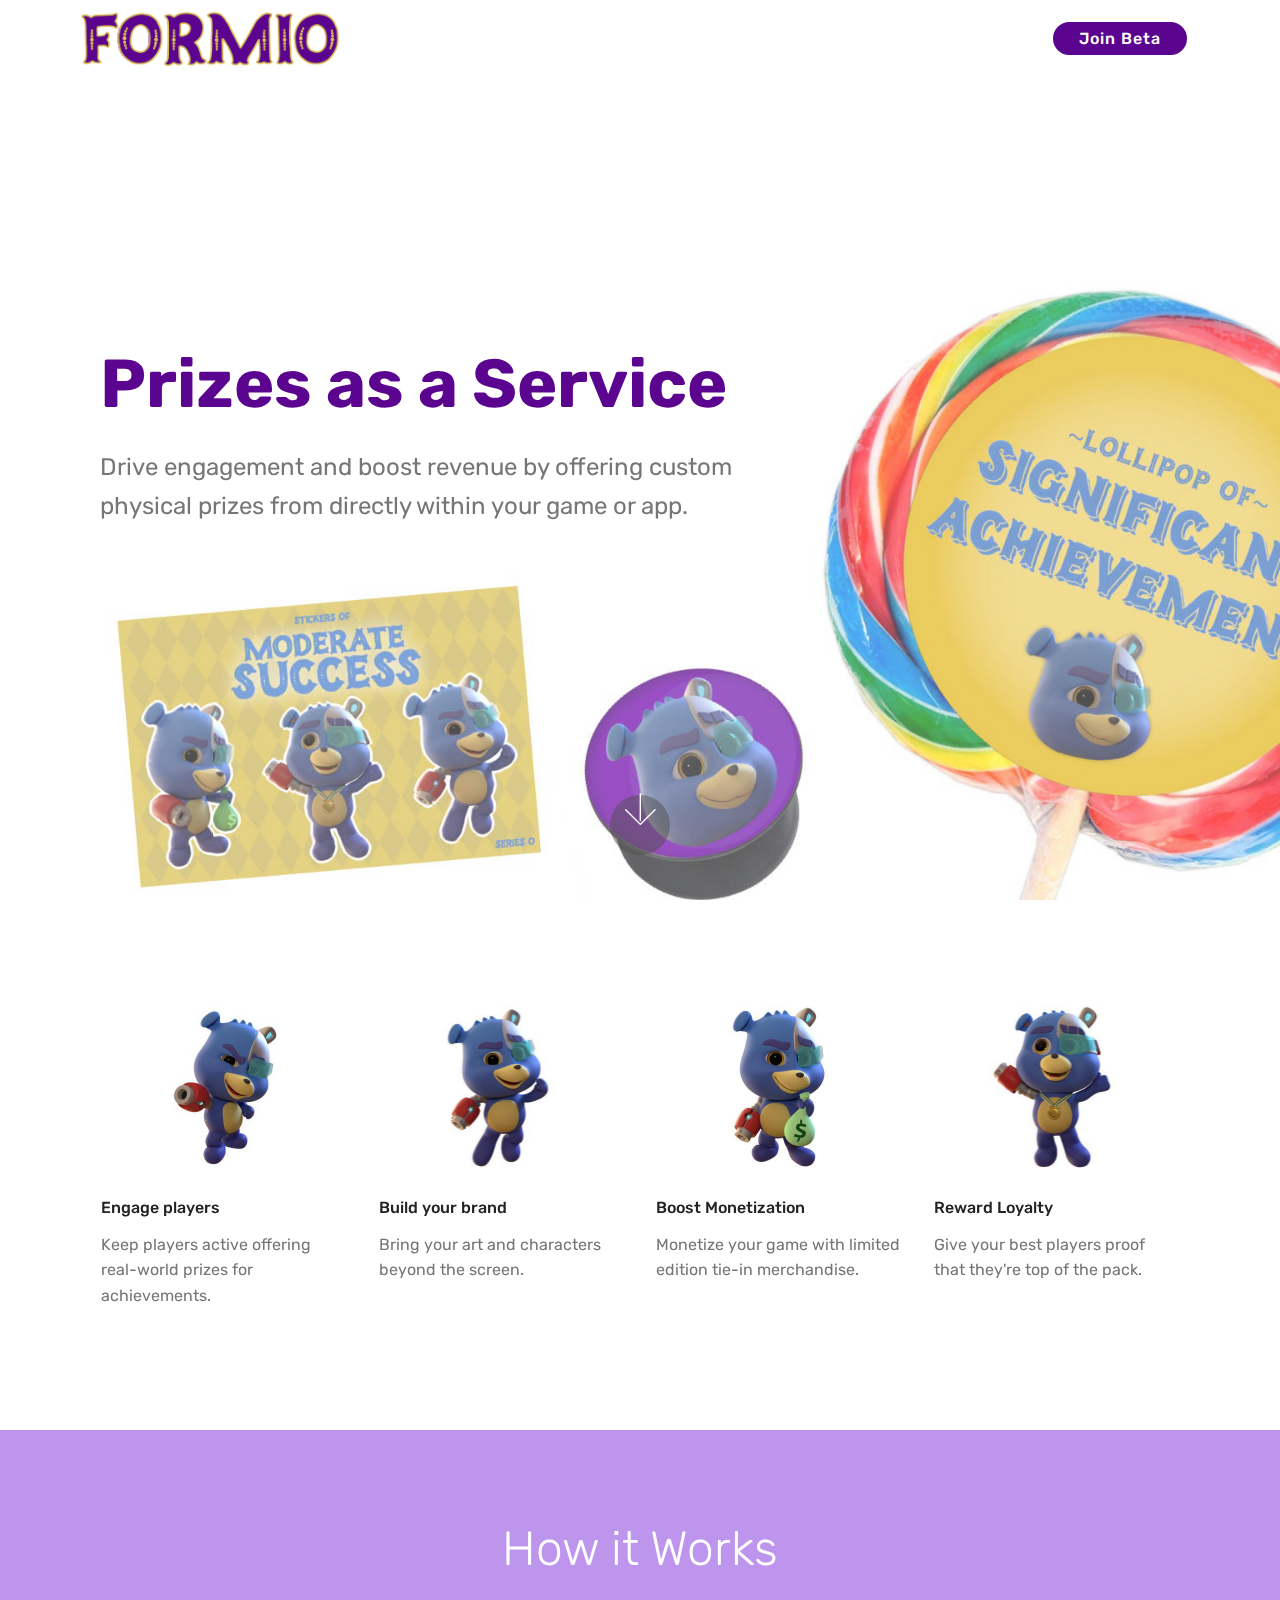
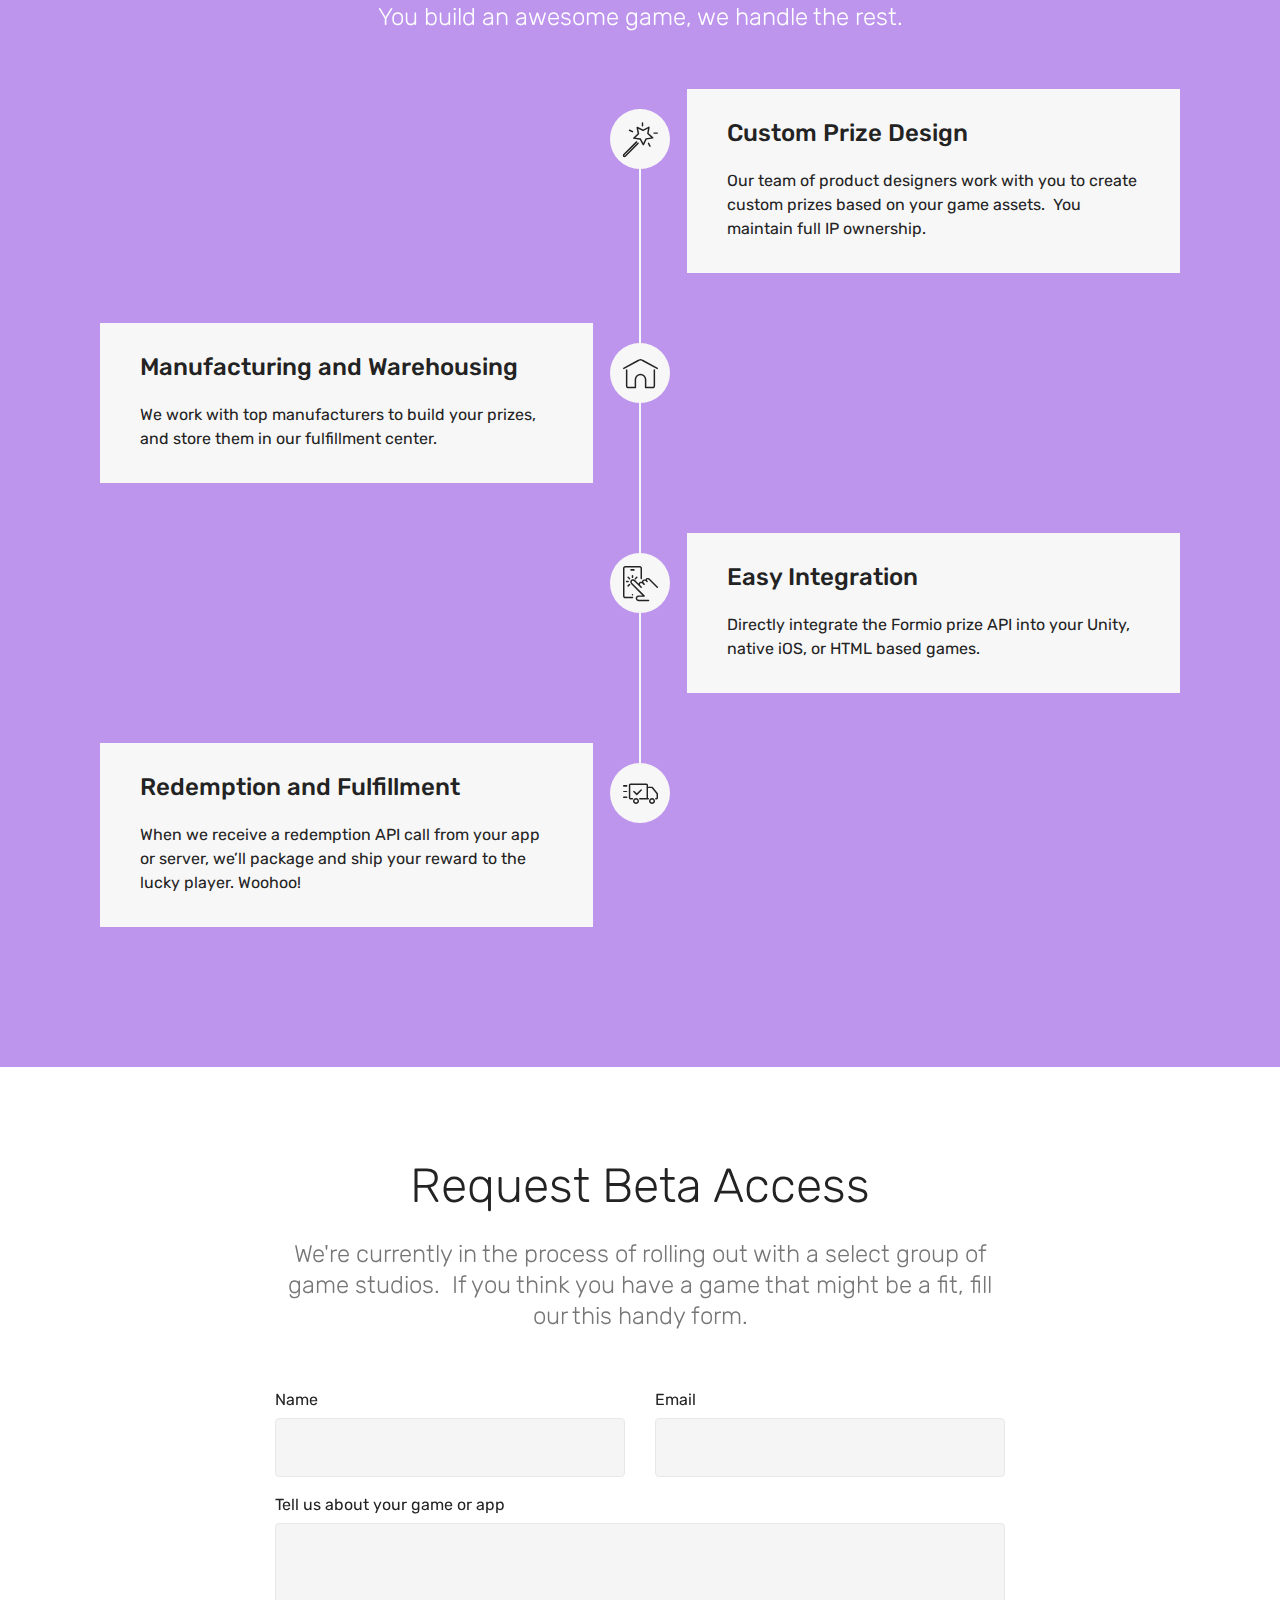
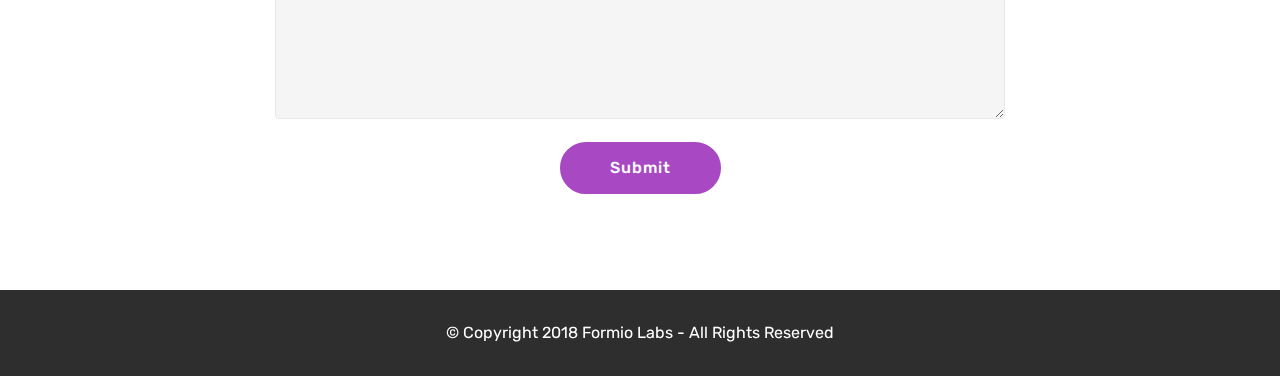
==== index.html @ 1140d5c6 "Updated with on-brand images" ====
<!DOCTYPE html>
<html >
<head>
  <!-- Site made with Mobirise Website Builder v4.8.10, https://mobirise.com -->
  <meta charset="UTF-8">
  <meta http-equiv="X-UA-Compatible" content="IE=edge">
  <meta name="generator" content="Mobirise v4.8.10, mobirise.com">
  <meta name="viewport" content="width=device-width, initial-scale=1, minimum-scale=1">
  <link rel="shortcut icon" href="assets/images/logo-284x65.png" type="image/x-icon">
  <meta name="description" content="">
  <title>Home</title>
  <link rel="stylesheet" href="assets/web/assets/mobirise-icons/mobirise-icons.css">
  <link rel="stylesheet" href="assets/tether/tether.min.css">
  <link rel="stylesheet" href="assets/bootstrap/css/bootstrap.min.css">
  <link rel="stylesheet" href="assets/bootstrap/css/bootstrap-grid.min.css">
  <link rel="stylesheet" href="assets/bootstrap/css/bootstrap-reboot.min.css">
  <link rel="stylesheet" href="assets/dropdown/css/style.css">
  <link rel="stylesheet" href="assets/theme/css/style.css">
  <link rel="stylesheet" href="assets/mobirise/css/mbr-additional.css" type="text/css">
  
  
  
</head>
<body>

<!-- Google Analytics -->
<!-- Global site tag (gtag.js) - Google Analytics -->
<script async src="https://www.googletagmanager.com/gtag/js?id=UA-132163641-1"></script>
<script>
  window.dataLayer = window.dataLayer || [];
  function gtag(){dataLayer.push(arguments);}
  gtag('js', new Date());

  gtag('config', 'UA-132163641-1');
</script>
<!-- /Google Analytics -->


  <section class="menu cid-rbnakFu1ge" once="menu" id="menu2-6">

    

    <nav class="navbar navbar-expand beta-menu navbar-dropdown align-items-center navbar-fixed-top navbar-toggleable-sm bg-color transparent">
        <button class="navbar-toggler navbar-toggler-right" type="button" data-toggle="collapse" data-target="#navbarSupportedContent" aria-controls="navbarSupportedContent" aria-expanded="false" aria-label="Toggle navigation">
            <div class="hamburger">
                <span></span>
                <span></span>
                <span></span>
                <span></span>
            </div>
        </button>
        <div class="menu-logo">
            <div class="navbar-brand">
                <span class="navbar-logo">
                    <a href="https://formiolabs.com">
                        <img src="assets/images/logo-284x65.png" alt="Formio" title="Logo" style="height: 3.8rem;">
                    </a>
                </span>
                
            </div>
        </div>
        <div class="collapse navbar-collapse" id="navbarSupportedContent">
            
            <div class="navbar-buttons mbr-section-btn"><a class="btn btn-sm btn-secondary display-4" href="index.html#form1-8">Join Beta</a></div>
        </div>
    </nav>
</section>

<section class="engine"><a href="https://mobirise.info/b">how to create your own website</a></section><section class="header9 cid-rbnayKv2Bx mbr-fullscreen mbr-parallax-background" id="header9-7">

    

    <div class="mbr-overlay" style="opacity: 0.3; background-color: rgb(255, 255, 255);">
    </div>

    <div class="container">
        <div class="media-container-column mbr-white col-md-8">
            <h1 class="mbr-section-title align-left mbr-bold pb-3 mbr-fonts-style display-1">
                Prizes as a Service</h1>
            
            <p class="mbr-text align-left pb-3 mbr-fonts-style display-5">Drive engagement and boost revenue by offering custom physical prizes from directly within your game or app.<br></p>
            
        </div>
    </div>

    <div class="mbr-arrow hidden-sm-down" aria-hidden="true">
        <a href="#next">
            <i class="mbri-down mbr-iconfont"></i>
        </a>
    </div>
</section>

<section class="features2 cid-rcNfIF7vXo" id="features2-a">

    

    
    
    <div class="container">
        <div class="media-container-row">
            <div class="card p-3 col-12 col-md-6 col-lg-3">
                <div class="card-wrapper">
                    <div class="card-img">
                        <img src="assets/images/tile-1-492x324.jpg" alt="Mobirise" title="">
                    </div>
                    <div class="card-box">
                        <h4 class="card-title pb-3 mbr-fonts-style display-7">Engage players</h4>
                        <p class="mbr-text mbr-fonts-style display-7">Keep players active offering real-world prizes for achievements.</p>
                    </div>
                </div>
            </div>

            <div class="card p-3 col-12 col-md-6 col-lg-3">
                <div class="card-wrapper">
                    <div class="card-img">
                        <img src="assets/images/tile-2-492x324.jpg" alt="Mobirise" title="">
                    </div>
                    <div class="card-box ">
                        <h4 class="card-title pb-3 mbr-fonts-style display-7">Build your brand</h4>
                        <p class="mbr-text mbr-fonts-style display-7">Bring your art and characters beyond the screen.</p>
                    </div>
                </div>
            </div>

            <div class="card p-3 col-12 col-md-6 col-lg-3">
                <div class="card-wrapper">
                    <div class="card-img">
                        <img src="assets/images/tile-3-492x324.jpg" alt="Mobirise" title="">
                    </div>
                    <div class="card-box">
                        <h4 class="card-title pb-3 mbr-fonts-style display-7">Boost Monetization</h4>
                        <p class="mbr-text mbr-fonts-style display-7">Monetize your game with limited edition tie-in merchandise.</p>
                    </div>
                </div>
            </div>

            <div class="card p-3 col-12 col-md-6 col-lg-3">
                <div class="card-wrapper">
                    <div class="card-img">
                        <img src="assets/images/tile-4-492x324.jpg" alt="Mobirise" title="">
                    </div>
                    <div class="card-box">
                        <h4 class="card-title pb-3 mbr-fonts-style display-7">Reward Loyalty</h4>
                        <p class="mbr-text mbr-fonts-style display-7">Give your best players proof that they're top of the pack.</p>
                    </div>
                </div>
            </div>
        </div>
    </div>
</section>

<section class="timeline2 cid-rc3kt8HobG" id="timeline2-d">

    

    

    <div class="container align-center">
        <h2 class="mbr-section-title pb-3 mbr-fonts-style display-2">
            How it Works</h2>
        <h3 class="mbr-section-subtitle pb-5 mbr-fonts-style display-5">
            You build an awesome game, we handle the rest.</h3>

        <div class="container timelines-container" mbri-timelines="">
            <div class="row timeline-element reverse separline">      
                <span class="iconsBackground">
                    <span class="mbr-iconfont mbri-magic-stick"></span>
                </span>          
                <div class="col-xs-12 col-md-6 align-left">
                    <div class="timeline-text-content">
                        <h4 class="mbr-timeline-title pb-3 mbr-fonts-style display-5">Custom Prize Design</h4>
                        <p class="mbr-timeline-text mbr-fonts-style display-7">
                            Our team of product designers work with you to create custom prizes based on your game assets. &nbsp;You maintain full IP ownership.<br></p>
                     </div>
                </div>
            </div>

            <div class="row timeline-element  separline">
                <span class="iconsBackground">
                    <span class="mbr-iconfont mbri-home"></span>
                </span>
                <div class="col-xs-12 col-md-6 align-left ">
                    <div class="timeline-text-content">
                        <h4 class="mbr-timeline-title pb-3 mbr-fonts-style display-5">Manufacturing and Warehousing</h4>
                        <p class="mbr-timeline-text mbr-fonts-style display-7">We work with top manufacturers to build your prizes, and store them in our fulfillment center.&nbsp;<br></p>
                    </div>
                </div>
            </div> 

            <div class="row timeline-element reverse separline">
                <span class="iconsBackground">
                    <span class="mbr-iconfont mbri-touch"></span>
                </span>
                <div class="col-xs-12 col-md-6 align-left">
                    <div class="timeline-text-content">
                        <h4 class="mbr-timeline-title pb-3 mbr-fonts-style display-5">Easy Integration</h4>      
                        <p class="mbr-timeline-text mbr-fonts-style display-7">Directly integrate the Formio prize API into your Unity, native iOS, or HTML based games.<br></p>
                    </div>
                </div>
            </div>

            <div class="row timeline-element ">
                <span class="iconsBackground">
                    <span class="mbr-iconfont mbri-delivery"></span>
                </span>
                <div class="col-xs-12 col-md-6 align-left ">
                    <div class="timeline-text-content">
                        <h4 class="mbr-timeline-title pb-3 mbr-fonts-style display-5">Redemption and Fulfillment</h4>
                        <p class="mbr-timeline-text mbr-fonts-style display-7">
                            When we receive a redemption API call from your app or server, we’ll package and ship your reward to the lucky player. Woohoo!  
                        </p>
                    </div>
                </div>
            </div>

            

            

            

            

            

            

            

            
        </div>
    </div>
</section>

<section class="mbr-section form1 cid-rbncJEGSFZ" id="form1-8">

    

    
    <div class="container">
        <div class="row justify-content-center">
            <div class="title col-12 col-lg-8">
                <h2 class="mbr-section-title align-center pb-3 mbr-fonts-style display-2">
                    Request Beta Access</h2>
                <h3 class="mbr-section-subtitle align-center mbr-light pb-3 mbr-fonts-style display-5">
                    We're currently in the process of rolling out with a select group of game studios. &nbsp;If you think you have a game that might be a fit, fill our this handy form.</h3>
            </div>
        </div>
    </div>
    <div class="container">
        <div class="row justify-content-center">
            <div class="media-container-column col-lg-8" data-form-type="formoid">
                    <div data-form-alert="" hidden="">Thanks for filling out the form!</div>
            
                    <form class="mbr-form" action="https://mobirise.com/" method="post" data-form-title="Mobirise Form"><input type="hidden" name="email" data-form-email="true" value="tG4UC65CA8LPH7X0fD787fHLq2phy8Qfeg+77VTpSl/4ScVVoSEJmHLo6ux8+iXGuxFhFH0As+DABPguFyoJaSbSdpX2JP8xck4mJ/yWL4cVmBQ36dCPV6+P1gFQGHI/">
                        <div class="row row-sm-offset">
                            <div class="col-md-4 multi-horizontal" data-for="name">
                                <div class="form-group">
                                    <label class="form-control-label mbr-fonts-style display-7" for="name-form1-8">Name</label>
                                    <input type="text" class="form-control" name="name" data-form-field="Name" required="" id="name-form1-8">
                                </div>
                            </div>
                            <div class="col-md-4 multi-horizontal" data-for="email">
                                <div class="form-group">
                                    <label class="form-control-label mbr-fonts-style display-7" for="email-form1-8">Email</label>
                                    <input type="email" class="form-control" name="email" data-form-field="Email" required="" id="email-form1-8">
                                </div>
                            </div>
                            
                        </div>
                        <div class="form-group" data-for="message">
                            <label class="form-control-label mbr-fonts-style display-7" for="message-form1-8">Tell us about your game or app</label>
                            <textarea type="text" class="form-control" name="message" rows="7" data-form-field="Message" id="message-form1-8"></textarea>
                        </div>
            
                        <span class="input-group-btn"><button href="" type="submit" class="btn btn-primary btn-form display-4">Submit</button></span>
                    </form>
            </div>
        </div>
    </div>
</section>

<section once="" class="cid-rcNSEMS1jp" id="footer6-b">

    

    

    <div class="container">
        <div class="media-container-row align-center mbr-white">
            <div class="col-12">
                <p class="mbr-text mb-0 mbr-fonts-style display-7">
                    © Copyright 2018 Formio Labs - All Rights Reserved
                </p>
            </div>
        </div>
    </div>
</section>


  <script src="assets/web/assets/jquery/jquery.min.js"></script>
  <script src="assets/popper/popper.min.js"></script>
  <script src="assets/tether/tether.min.js"></script>
  <script src="assets/bootstrap/js/bootstrap.min.js"></script>
  <script src="assets/smoothscroll/smooth-scroll.js"></script>
  <script src="assets/dropdown/js/script.min.js"></script>
  <script src="assets/touchswipe/jquery.touch-swipe.min.js"></script>
  <script src="assets/parallax/jarallax.min.js"></script>
  <script src="assets/theme/js/script.js"></script>
  <script src="assets/formoid/formoid.min.js"></script>
  
  
</body>
</html>
---- assets/web/assets/mobirise-icons/mobirise-icons.css ----
@font-face {
  font-family: 'MobiriseIcons';
  src:  url('mobirise-icons.eot?spat4u');
  src:  url('mobirise-icons.eot?spat4u#iefix') format('embedded-opentype'),
    url('mobirise-icons.ttf?spat4u') format('truetype'),
    url('mobirise-icons.woff?spat4u') format('woff'),
    url('mobirise-icons.svg?spat4u#MobiriseIcons') format('svg');
  font-weight: normal;
  font-style: normal;
}

[class^="mbri-"], [class*=" mbri-"] {
  /* use !important to prevent issues with browser extensions that change fonts */
  font-family: MobiriseIcons !important;
  speak: none;
  font-style: normal;
  font-weight: normal;
  font-variant: normal;
  text-transform: none;
  line-height: 1;

  /* Better Font Rendering =========== */
  -webkit-font-smoothing: antialiased;
  -moz-osx-font-smoothing: grayscale;
}

.mbri-add-submenu:before {
  content: "\e900";
}
.mbri-alert:before {
  content: "\e901";
}
.mbri-align-center:before {
  content: "\e902";
}
.mbri-align-justify:before {
  content: "\e903";
}
.mbri-align-left:before {
  content: "\e904";
}
.mbri-align-right:before {
  content: "\e905";
}
.mbri-android:before {
  content: "\e906";
}
.mbri-apple:before {
  content: "\e907";
}
.mbri-arrow-down:before {
  content: "\e908";
}
.mbri-arrow-next:before {
  content: "\e909";
}
.mbri-arrow-prev:before {
  content: "\e90a";
}
.mbri-arrow-up:before {
  content: "\e90b";
}
.mbri-bold:before {
  content: "\e90c";
}
.mbri-bookmark:before {
  content: "\e90d";
}
.mbri-bootstrap:before {
  content: "\e90e";
}
.mbri-briefcase:before {
  content: "\e90f";
}
.mbri-browse:before {
  content: "\e910";
}
.mbri-bulleted-list:before {
  content: "\e911";
}
.mbri-calendar:before {
  content: "\e912";
}
.mbri-camera:before {
  content: "\e913";
}
.mbri-cart-add:before {
  content: "\e914";
}
.mbri-cart-full:before {
  content: "\e915";
}
.mbri-cash:before {
  content: "\e916";
}
.mbri-change-style:before {
  content: "\e917";
}
.mbri-chat:before {
  content: "\e918";
}
.mbri-clock:before {
  content: "\e919";
}
.mbri-close:before {
  content: "\e91a";
}
.mbri-cloud:before {
  content: "\e91b";
}
.mbri-code:before {
  content: "\e91c";
}
.mbri-contact-form:before {
  content: "\e91d";
}
.mbri-credit-card:before {
  content: "\e91e";
}
.mbri-cursor-click:before {
  content: "\e91f";
}
.mbri-cust-feedback:before {
  content: "\e920";
}
.mbri-database:before {
  content: "\e921";
}
.mbri-delivery:before {
  content: "\e922";
}
.mbri-desktop:before {
  content: "\e923";
}
.mbri-devices:before {
  content: "\e924";
}
.mbri-down:before {
  content: "\e925";
}
.mbri-download:before {
  content: "\e989";
}
.mbri-drag-n-drop:before {
  content: "\e927";
}
.mbri-drag-n-drop2:before {
  content: "\e928";
}
.mbri-edit:before {
  content: "\e929";
}
.mbri-edit2:before {
  content: "\e92a";
}
.mbri-error:before {
  content: "\e92b";
}
.mbri-extension:before {
  content: "\e92c";
}
.mbri-features:before {
  content: "\e92d";
}
.mbri-file:before {
  content: "\e92e";
}
.mbri-flag:before {
  content: "\e92f";
}
.mbri-folder:before {
  content: "\e930";
}
.mbri-gift:before {
  content: "\e931";
}
.mbri-github:before {
  content: "\e932";
}
.mbri-globe:before {
  content: "\e933";
}
.mbri-globe-2:before {
  content: "\e934";
}
.mbri-growing-chart:before {
  content: "\e935";
}
.mbri-hearth:before {
  content: "\e936";
}
.mbri-help:before {
  content: "\e937";
}
.mbri-home:before {
  content: "\e938";
}
.mbri-hot-cup:before {
  content: "\e939";
}
.mbri-idea:before {
  content: "\e93a";
}
.mbri-image-gallery:before {
  content: "\e93b";
}
.mbri-image-slider:before {
  content: "\e93c";
}
.mbri-info:before {
  content: "\e93d";
}
.mbri-italic:before {
  content: "\e93e";
}
.mbri-key:before {
  content: "\e93f";
}
.mbri-laptop:before {
  content: "\e940";
}
.mbri-layers:before {
  content: "\e941";
}
.mbri-left-right:before {
  content: "\e942";
}
.mbri-left:before {
  content: "\e943";
}
.mbri-letter:before {
  content: "\e944";
}
.mbri-like:before {
  content: "\e945";
}
.mbri-link:before {
  content: "\e946";
}
.mbri-lock:before {
  content: "\e947";
}
.mbri-login:before {
  content: "\e948";
}
.mbri-logout:before {
  content: "\e949";
}
.mbri-magic-stick:before {
  content: "\e94a";
}
.mbri-map-pin:before {
  content: "\e94b";
}
.mbri-menu:before {
  content: "\e94c";
}
.mbri-mobile:before {
  content: "\e94d";
}
.mbri-mobile2:before {
  content: "\e94e";
}
.mbri-mobirise:before {
  content: "\e94f";
}
.mbri-more-horizontal:before {
  content: "\e950";
}
.mbri-more-vertical:before {
  content: "\e951";
}
.mbri-music:before {
  content: "\e952";
}
.mbri-new-file:before {
  content: "\e953";
}
.mbri-numbered-list:before {
  content: "\e954";
}
.mbri-opened-folder:before {
  content: "\e955";
}
.mbri-pages:before {
  content: "\e956";
}
.mbri-paper-plane:before {
  content: "\e957";
}
.mbri-paperclip:before {
  content: "\e958";
}
.mbri-photo:before {
  content: "\e959";
}
.mbri-photos:before {
  content: "\e95a";
}
.mbri-pin:before {
  content: "\e95b";
}
.mbri-play:before {
  content: "\e95c";
}
.mbri-plus:before {
  content: "\e95d";
}
.mbri-preview:before {
  content: "\e95e";
}
.mbri-print:before {
  content: "\e95f";
}
.mbri-protect:before {
  content: "\e960";
}
.mbri-question:before {
  content: "\e961";
}
.mbri-quote-left:before {
  content: "\e962";
}
.mbri-quote-right:before {
  content: "\e963";
}
.mbri-refresh:before {
  content: "\e964";
}
.mbri-responsive:before {
  content: "\e965";
}
.mbri-right:before {
  content: "\e966";
}
.mbri-rocket:before {
  content: "\e967";
}
.mbri-sad-face:before {
  content: "\e968";
}
.mbri-sale:before {
  content: "\e969";
}
.mbri-save:before {
  content: "\e96a";
}
.mbri-search:before {
  content: "\e96b";
}
.mbri-setting:before {
  content: "\e96c";
}
.mbri-setting2:before {
  content: "\e96d";
}
.mbri-setting3:before {
  content: "\e96e";
}
.mbri-share:before {
  content: "\e96f";
}
.mbri-shopping-bag:before {
  content: "\e970";
}
.mbri-shopping-basket:before {
  content: "\e971";
}
.mbri-shopping-cart:before {
  content: "\e972";
}
.mbri-sites:before {
  content: "\e973";
}
.mbri-smile-face:before {
  content: "\e974";
}
.mbri-speed:before {
  content: "\e975";
}
.mbri-star:before {
  content: "\e976";
}
.mbri-success:before {
  content: "\e977";
}
.mbri-sun:before {
  content: "\e978";
}
.mbri-sun2:before {
  content: "\e979";
}
.mbri-tablet:before {
  content: "\e97a";
}
.mbri-tablet-vertical:before {
  content: "\e97b";
}
.mbri-target:before {
  content: "\e97c";
}
.mbri-timer:before {
  content: "\e97d";
}
.mbri-to-ftp:before {
  content: "\e97e";
}
.mbri-to-local-drive:before {
  content: "\e97f";
}
.mbri-touch-swipe:before {
  content: "\e980";
}
.mbri-touch:before {
  content: "\e981";
}
.mbri-trash:before {
  content: "\e982";
}
.mbri-underline:before {
  content: "\e983";
}
.mbri-unlink:before {
  content: "\e984";
}
.mbri-unlock:before {
  content: "\e985";
}
.mbri-up-down:before {
  content: "\e986";
}
.mbri-up:before {
  content: "\e987";
}
.mbri-update:before {
  content: "\e988";
}
.mbri-upload:before {
 content: "\e926"; 
}
.mbri-user:before {
  content: "\e98a";
}
.mbri-user2:before {
  content: "\e98b";
}
.mbri-users:before {
  content: "\e98c";
}
.mbri-video:before {
  content: "\e98d";
}
.mbri-video-play:before {
  content: "\e98e";
}
.mbri-watch:before {
  content: "\e98f";
}
.mbri-website-theme:before {
  content: "\e990";
}
.mbri-wifi:before {
  content: "\e991";
}
.mbri-windows:before {
  content: "\e992";
}
.mbri-zoom-out:before {
  content: "\e993";
}
.mbri-redo:before {
  content: "\e994";
}
.mbri-undo:before {
  content: "\e995";
}
---- assets/dropdown/css/style.css ----
.navbar-dropdown {
  left: 0;
  padding: 0;
  position: absolute;
  right: 0;
  top: 0;
  transition: all 0.45s ease;
  z-index: 1030;
  background: #282828; }
  .navbar-dropdown .navbar-logo {
    margin-right: 0.8rem;
    transition: margin 0.3s ease-in-out;
    vertical-align: middle; }
    .navbar-dropdown .navbar-logo img {
      height: 3.125rem;
      transition: all 0.3s ease-in-out; }
    .navbar-dropdown .navbar-logo.mbr-iconfont {
      font-size: 3.125rem;
      line-height: 3.125rem; }
  .navbar-dropdown .navbar-caption {
    font-weight: 700;
    white-space: normal;
    vertical-align: -4px;
    line-height: 3.125rem !important; }
    .navbar-dropdown .navbar-caption, .navbar-dropdown .navbar-caption:hover {
      color: inherit;
      text-decoration: none; }
  .navbar-dropdown .mbr-iconfont + .navbar-caption {
    vertical-align: -1px; }
  .navbar-dropdown.navbar-fixed-top {
    position: fixed; }
  .navbar-dropdown .navbar-brand span {
    vertical-align: -4px; }
  .navbar-dropdown.bg-color.transparent {
    background: none; }
  .navbar-dropdown.navbar-short .navbar-brand {
    padding: 0.625rem 0; }
    .navbar-dropdown.navbar-short .navbar-brand span {
      vertical-align: -1px; }
  .navbar-dropdown.navbar-short .navbar-caption {
    line-height: 2.375rem !important;
    vertical-align: -2px; }
  .navbar-dropdown.navbar-short .navbar-logo {
    margin-right: 0.5rem; }
    .navbar-dropdown.navbar-short .navbar-logo img {
      height: 2.375rem; }
    .navbar-dropdown.navbar-short .navbar-logo.mbr-iconfont {
      font-size: 2.375rem;
      line-height: 2.375rem; }
  .navbar-dropdown.navbar-short .mbr-table-cell {
    height: 3.625rem; }
  .navbar-dropdown .navbar-close {
    left: 0.6875rem;
    position: fixed;
    top: 0.75rem;
    z-index: 1000; }
  .navbar-dropdown .hamburger-icon {
    content: "";
    display: inline-block;
    vertical-align: middle;
    width: 16px;
    -webkit-box-shadow: 0 -6px 0 1px #282828,0 0 0 1px #282828,0 6px 0 1px #282828;
    -moz-box-shadow: 0 -6px 0 1px #282828,0 0 0 1px #282828,0 6px 0 1px #282828;
    box-shadow: 0 -6px 0 1px #282828,0 0 0 1px #282828,0 6px 0 1px #282828; }

.dropdown-menu .dropdown-toggle[data-toggle="dropdown-submenu"]::after {
  border-bottom: 0.35em solid transparent;
  border-left: 0.35em solid;
  border-right: 0;
  border-top: 0.35em solid transparent;
  margin-left: 0.3rem; }

.dropdown-menu .dropdown-item:focus {
  outline: 0; }

.nav-dropdown {
  font-size: 0.75rem;
  font-weight: 500;
  height: auto !important; }
  .nav-dropdown .nav-btn {
    padding-left: 1rem; }
  .nav-dropdown .link {
    margin: .667em 1.667em;
    font-weight: 500;
    padding: 0;
    transition: color .2s ease-in-out; }
    .nav-dropdown .link.dropdown-toggle {
      margin-right: 2.583em; }
      .nav-dropdown .link.dropdown-toggle::after {
        margin-left: .25rem;
        border-top: 0.35em solid;
        border-right: 0.35em solid transparent;
        border-left: 0.35em solid transparent;
        border-bottom: 0; }
      .nav-dropdown .link.dropdown-toggle[aria-expanded="true"] {
        margin: 0;
        padding: 0.667em 3.263em  0.667em 1.667em; }
  .nav-dropdown .link::after,
  .nav-dropdown .dropdown-item::after {
    color: inherit; }
  .nav-dropdown .btn {
    font-size: 0.75rem;
    font-weight: 700;
    letter-spacing: 0;
    margin-bottom: 0;
    padding-left: 1.25rem;
    padding-right: 1.25rem; }
  .nav-dropdown .dropdown-menu {
    border-radius: 0;
    border: 0;
    left: 0;
    margin: 0;
    padding-bottom: 1.25rem;
    padding-top: 1.25rem;
    position: relative; }
  .nav-dropdown .dropdown-submenu {
    margin-left: 0.125rem;
    top: 0; }
  .nav-dropdown .dropdown-item {
    font-weight: 500;
    line-height: 2;
    padding: 0.3846em 4.615em 0.3846em 1.5385em;
    position: relative;
    transition: color .2s ease-in-out, background-color .2s ease-in-out; }
    .nav-dropdown .dropdown-item::after {
      margin-top: -0.3077em;
      position: absolute;
      right: 1.1538em;
      top: 50%; }
    .nav-dropdown .dropdown-item:focus, .nav-dropdown .dropdown-item:hover {
      background: none; }

@media (max-width: 767px) {
  .nav-dropdown.navbar-toggleable-sm {
    bottom: 0;
    display: none;
    left: 0;
    overflow-x: hidden;
    position: fixed;
    top: 0;
    transform: translateX(-100%);
    -ms-transform: translateX(-100%);
    -webkit-transform: translateX(-100%);
    width: 18.75rem;
    z-index: 999; } }
.nav-dropdown.navbar-toggleable-xl {
  bottom: 0;
  display: none;
  left: 0;
  overflow-x: hidden;
  position: fixed;
  top: 0;
  transform: translateX(-100%);
  -ms-transform: translateX(-100%);
  -webkit-transform: translateX(-100%);
  width: 18.75rem;
  z-index: 999; }

.nav-dropdown-sm {
  display: block !important;
  overflow-x: hidden;
  overflow: auto;
  padding-top: 3.875rem; }
  .nav-dropdown-sm::after {
    content: "";
    display: block;
    height: 3rem;
    width: 100%; }
  .nav-dropdown-sm.collapse.in ~ .navbar-close {
    display: block !important; }
  .nav-dropdown-sm.collapsing, .nav-dropdown-sm.collapse.in {
    transform: translateX(0);
    -ms-transform: translateX(0);
    -webkit-transform: translateX(0);
    transition: all 0.25s ease-out;
    -webkit-transition: all 0.25s ease-out;
    background: #282828; }
  .nav-dropdown-sm.collapsing[aria-expanded="false"] {
    transform: translateX(-100%);
    -ms-transform: translateX(-100%);
    -webkit-transform: translateX(-100%); }
  .nav-dropdown-sm .nav-item {
    display: block;
    margin-left: 0 !important;
    padding-left: 0; }
  .nav-dropdown-sm .link,
  .nav-dropdown-sm .dropdown-item {
    border-top: 1px dotted rgba(255, 255, 255, 0.1);
    font-size: 0.8125rem;
    line-height: 1.6;
    margin: 0 !important;
    padding: 0.875rem 2.4rem 0.875rem 1.5625rem !important;
    position: relative;
    white-space: normal; }
    .nav-dropdown-sm .link:focus, .nav-dropdown-sm .link:hover,
    .nav-dropdown-sm .dropdown-item:focus,
    .nav-dropdown-sm .dropdown-item:hover {
      background: rgba(0, 0, 0, 0.2) !important;
      color: #c0a375; }
  .nav-dropdown-sm .nav-btn {
    position: relative;
    padding: 1.5625rem 1.5625rem 0 1.5625rem; }
    .nav-dropdown-sm .nav-btn::before {
      border-top: 1px dotted rgba(255, 255, 255, 0.1);
      content: "";
      left: 0;
      position: absolute;
      top: 0;
      width: 100%; }
    .nav-dropdown-sm .nav-btn + .nav-btn {
      padding-top: 0.625rem; }
      .nav-dropdown-sm .nav-btn + .nav-btn::before {
        display: none; }
  .nav-dropdown-sm .btn {
    padding: 0.625rem 0; }
  .nav-dropdown-sm .dropdown-toggle[data-toggle="dropdown-submenu"]::after {
    margin-left: .25rem;
    border-top: 0.35em solid;
    border-right: 0.35em solid transparent;
    border-left: 0.35em solid transparent;
    border-bottom: 0; }
  .nav-dropdown-sm .dropdown-toggle[data-toggle="dropdown-submenu"][aria-expanded="true"]::after {
    border-top: 0;
    border-right: 0.35em solid transparent;
    border-left: 0.35em solid transparent;
    border-bottom: 0.35em solid; }
  .nav-dropdown-sm .dropdown-menu {
    margin: 0;
    padding: 0;
    position: relative;
    top: 0;
    left: 0;
    width: 100%;
    border: 0;
    float: none;
    border-radius: 0;
    background: none; }
  .nav-dropdown-sm .dropdown-submenu {
    left: 100%;
    margin-left: 0.125rem;
    margin-top: -1.25rem;
    top: 0; }

.navbar-toggleable-sm .nav-dropdown .dropdown-menu {
  position: absolute; }

.navbar-toggleable-sm .nav-dropdown .dropdown-submenu {
  left: 100%;
  margin-left: 0.125rem;
  margin-top: -1.25rem;
  top: 0; }

.navbar-toggleable-sm.opened .nav-dropdown .dropdown-menu {
  position: relative; }

.navbar-toggleable-sm.opened .nav-dropdown .dropdown-submenu {
  left: 0;
  margin-left: 00rem;
  margin-top: 0rem;
  top: 0; }

.is-builder .nav-dropdown.collapsing {
  transition: none !important; }

/*# sourceMappingURL=style.css.map */
---- assets/theme/css/style.css ----
/*!
 * Mobirise v4 theme (https://mobirise.com/)
 * Copyright 2017 Mobirise
 */
section {
  background-color: #eeeeee; }

section,
.container,
.container-fluid {
  position: relative;
  word-wrap: break-word; }

a.mbr-iconfont:hover {
  text-decoration: none; }

.article .lead p, .article .lead ul, .article .lead ol, .article .lead pre, .article .lead blockquote {
  margin-bottom: 0; }

a {
  font-style: normal;
  font-weight: 400;
  cursor: pointer; }
  a, a:hover {
    text-decoration: none; }

figure {
  margin-bottom: 0; }

body {
  color: #232323; }

h1, h2, h3, h4, h5, h6,
.h1, .h2, .h3, .h4, .h5, .h6,
.display-1, .display-2, .display-3, .display-4 {
  line-height: 1;
  word-break: break-word;
  word-wrap: break-word; }

b, strong {
  font-weight: bold; }

blockquote {
  padding: 10px 0 10px 20px;
  position: relative;
  border-left: 2px solid;
  border-color: #ff3366; }

input:-webkit-autofill, input:-webkit-autofill:hover, input:-webkit-autofill:focus, input:-webkit-autofill:active {
  transition-delay: 9999s;
  transition-property: background-color, color; }

textarea[type="hidden"] {
  display: none; }

body {
  position: relative; }

section {
  background-position: 50% 50%;
  background-repeat: no-repeat;
  background-size: cover; }
  section .mbr-background-video,
  section .mbr-background-video-preview {
    position: absolute;
    bottom: 0;
    left: 0;
    right: 0;
    top: 0; }

.hidden {
  visibility: hidden; }

.mbr-z-index20 {
  z-index: 20; }

/*! Base colors */
.mbr-white {
  color: #ffffff; }

.mbr-black {
  color: #000000; }

.mbr-bg-white {
  background-color: #ffffff; }

.mbr-bg-black {
  background-color: #000000; }

/*! Text-aligns */
.align-left {
  text-align: left; }

.align-center {
  text-align: center; }

.align-right {
  text-align: right; }

@media (max-width: 767px) {
  .align-left, .align-center, .align-right, .mbr-section-btn, .mbr-section-title {
    text-align: center; } }
/*! Font-weight  */
.mbr-light {
  font-weight: 300; }

.mbr-regular {
  font-weight: 400; }

.mbr-semibold {
  font-weight: 500; }

.mbr-bold {
  font-weight: 700; }

/*! Media  */
.media-size-item {
  -webkit-flex: 1 1 auto;
  -moz-flex: 1 1 auto;
  -ms-flex: 1 1 auto;
  -o-flex: 1 1 auto;
  flex: 1 1 auto; }

.media-content {
  -webkit-flex-basis: 100%;
  flex-basis: 100%; }

.media-container-row {
  display: -ms-flexbox;
  display: -webkit-flex;
  display: flex;
  -webkit-flex-direction: row;
  -ms-flex-direction: row;
  flex-direction: row;
  -webkit-flex-wrap: wrap;
  -ms-flex-wrap: wrap;
  flex-wrap: wrap;
  -webkit-justify-content: center;
  -ms-flex-pack: center;
  justify-content: center;
  -webkit-align-content: center;
  -ms-flex-line-pack: center;
  align-content: center;
  -webkit-align-items: start;
  -ms-flex-align: start;
  align-items: start; }
  .media-container-row .media-size-item {
    width: 400px; }

.media-container-column {
  display: -ms-flexbox;
  display: -webkit-flex;
  display: flex;
  -webkit-flex-direction: column;
  -ms-flex-direction: column;
  flex-direction: column;
  -webkit-flex-wrap: wrap;
  -ms-flex-wrap: wrap;
  flex-wrap: wrap;
  -webkit-justify-content: center;
  -ms-flex-pack: center;
  justify-content: center;
  -webkit-align-content: center;
  -ms-flex-line-pack: center;
  align-content: center;
  -webkit-align-items: stretch;
  -ms-flex-align: stretch;
  align-items: stretch; }
  .media-container-column > * {
    width: 100%; }

@media (min-width: 992px) {
  .media-container-row {
    -webkit-flex-wrap: nowrap;
    -ms-flex-wrap: nowrap;
    flex-wrap: nowrap; } }
figure {
  overflow: hidden; }

figure[mbr-media-size] {
  transition: width 0.1s; }

.mbr-figure img, .mbr-figure iframe {
  display: block;
  width: 100%; }

.card {
  background-color: transparent;
  border: none; }

.card-img {
  text-align: center;
  flex-shrink: 0;
  -webkit-flex-shrink: 0; }

.media {
  max-width: 100%;
  margin: 0 auto; }

.mbr-figure {
  -ms-flex-item-align: center;
  -ms-grid-row-align: center;
  -webkit-align-self: center;
  align-self: center; }

.media-container > div {
  max-width: 100%; }

.mbr-figure img, .card-img img {
  width: 100%; }

@media (max-width: 991px) {
  .media-size-item {
    width: auto !important; }

  .media {
    width: auto; }

  .mbr-figure {
    width: 100% !important; } }
/*! Buttons */
.mbr-section-btn {
  margin-left: -.25rem;
  margin-right: -.25rem;
  font-size: 0; }

nav .mbr-section-btn {
  margin-left: 0rem;
  margin-right: 0rem; }

/*! Btn icon margin */
.btn .mbr-iconfont, .btn.btn-sm .mbr-iconfont {
  cursor: pointer;
  margin-right: 0.5rem; }

.btn.btn-md .mbr-iconfont, .btn.btn-md .mbr-iconfont {
  margin-right: 0.8rem; }

.mbr-regular {
  font-weight: 400; }

.mbr-semibold {
  font-weight: 500; }

.mbr-bold {
  font-weight: 700; }

[type="submit"] {
  -webkit-appearance: none; }

/*! Full-screen */
.mbr-fullscreen .mbr-overlay {
  min-height: 100vh; }

.mbr-fullscreen {
  display: flex;
  display: -webkit-flex;
  display: -moz-flex;
  display: -ms-flex;
  display: -o-flex;
  align-items: center;
  -webkit-align-items: center;
  min-height: 100vh;
  padding-top: 3rem;
  padding-bottom: 3rem; }

/*! Map */
.map {
  height: 25rem;
  position: relative; }
  .map iframe {
    width: 100%;
    height: 100%; }

/* Form */
.form-asterisk {
  font-family: initial;
  position: absolute;
  top: -2px;
  font-weight: normal; }

/*! Scroll to top arrow */
.mbr-arrow-up {
  bottom: 25px;
  right: 90px;
  position: fixed;
  text-align: right;
  z-index: 5000;
  color: #ffffff;
  font-size: 32px;
  transform: rotate(180deg);
  -webkit-transform: rotate(180deg); }

.mbr-arrow-up a {
  background: rgba(0, 0, 0, 0.2);
  border-radius: 3px;
  color: #fff;
  display: inline-block;
  height: 60px;
  width: 60px;
  outline-style: none !important;
  position: relative;
  text-decoration: none;
  transition: all .3s ease-in-out;
  cursor: pointer;
  text-align: center; }
  .mbr-arrow-up a:hover {
    background-color: rgba(0, 0, 0, 0.4); }
  .mbr-arrow-up a i {
    line-height: 60px; }

.mbr-arrow-up-icon {
  display: block;
  color: #fff; }

.mbr-arrow-up-icon::before {
  content: "\203a";
  display: inline-block;
  font-family: serif;
  font-size: 32px;
  line-height: 1;
  font-style: normal;
  position: relative;
  top: 6px;
  left: -4px;
  -webkit-transform: rotate(-90deg);
  transform: rotate(-90deg); }

/*! Arrow Down */
.mbr-arrow {
  position: absolute;
  bottom: 45px;
  left: 50%;
  width: 60px;
  height: 60px;
  cursor: pointer;
  background-color: rgba(80, 80, 80, 0.5);
  border-radius: 50%;
  -webkit-transform: translateX(-50%);
  transform: translateX(-50%); }
  .mbr-arrow > a {
    display: inline-block;
    text-decoration: none;
    outline-style: none;
    -webkit-animation: arrowdown 1.7s ease-in-out infinite;
    animation: arrowdown 1.7s ease-in-out infinite; }
    .mbr-arrow > a > i {
      position: absolute;
      top: -2px;
      left: 15px;
      font-size: 2rem; }

@keyframes arrowdown {
  0% {
    transform: translateY(0px);
    -webkit-transform: translateY(0px); }
  50% {
    transform: translateY(-5px);
    -webkit-transform: translateY(-5px); }
  100% {
    transform: translateY(0px);
    -webkit-transform: translateY(0px); } }
@-webkit-keyframes arrowdown {
  0% {
    transform: translateY(0px);
    -webkit-transform: translateY(0px); }
  50% {
    transform: translateY(-5px);
    -webkit-transform: translateY(-5px); }
  100% {
    transform: translateY(0px);
    -webkit-transform: translateY(0px); } }
@media (max-width: 500px) {
  .mbr-arrow-up {
    left: 50%;
    right: auto;
    transform: translateX(-50%) rotate(180deg);
    -webkit-transform: translateX(-50%) rotate(180deg); } }
/*Gradients animation*/
@keyframes gradient-animation {
  from {
    background-position: 0% 100%;
    animation-timing-function: ease-in-out; }
  to {
    background-position: 100% 0%;
    animation-timing-function: ease-in-out; } }
@-webkit-keyframes gradient-animation {
  from {
    background-position: 0% 100%;
    animation-timing-function: ease-in-out; }
  to {
    background-position: 100% 0%;
    animation-timing-function: ease-in-out; } }
.bg-gradient {
  background-size: 200% 200%;
  animation: gradient-animation 5s infinite alternate;
  -webkit-animation: gradient-animation 5s infinite alternate; }

.menu .navbar-brand {
  display: -webkit-flex; }
  .menu .navbar-brand span {
    display: flex;
    display: -webkit-flex; }
  .menu .navbar-brand .navbar-caption-wrap {
    display: -webkit-flex; }
  .menu .navbar-brand .navbar-logo img {
    display: -webkit-flex; }
@media (min-width: 768px) and (max-width: 991px) {
  .menu .navbar-toggleable-sm .navbar-nav {
    display: -webkit-box;
    display: -webkit-flex;
    display: -ms-flexbox; } }
@media (min-width: 992px) {
  .menu .navbar-nav.nav-dropdown {
    display: -webkit-flex; }
  .menu .navbar-toggleable-sm .navbar-collapse {
    display: -webkit-flex !important; } }
@media (max-width: 767px) {
  .menu .navbar-collapse {
    overflow-y: auto;
    max-height: 80vh; }
  .menu .dropdown-menu {
    max-height: 60vh;
    overflow-y: auto; } }

.navbar {
  display: -webkit-flex;
  -webkit-flex-wrap: wrap;
  -webkit-align-items: center;
  -webkit-justify-content: space-between; }

.navbar-collapse {
  -webkit-flex-basis: 100%;
  -webkit-flex-grow: 1;
  -webkit-align-items: center; }

.nav-dropdown .link {
  padding: .667em 1.667em !important;
  margin: 0 !important; }

.nav {
  display: -webkit-flex;
  -webkit-flex-wrap: wrap; }

.row {
  display: -webkit-flex;
  -webkit-flex-wrap: wrap; }

.justify-content-center {
  -webkit-justify-content: center; }

.form-inline {
  display: -webkit-flex;
  -webkit-flex-flow: row wrap;
  -webkit-align-items: center; }

.card-wrapper {
  -webkit-flex: 1; }

.carousel-control {
  z-index: 10;
  display: -webkit-flex;
  -webkit-align-items: center;
  -webkit-justify-content: center; }

.carousel-controls {
  display: -webkit-flex; }

.media {
  display: -webkit-flex; }

/*# sourceMappingURL=style.css.map */
.engine {
	position: absolute;
	text-indent: -2400px;
	text-align: center;
	padding: 0;
	top: 0;
	left: -2400px;
}
---- assets/mobirise/css/mbr-additional.css ----
@import url(https://fonts.googleapis.com/css?family=Rubik:300,300i,400,400i,500,500i,700,700i,900,900i);





body {
  font-style: normal;
  line-height: 1.5;
}
.mbr-section-title {
  font-style: normal;
  line-height: 1.2;
}
.mbr-section-subtitle {
  line-height: 1.3;
}
.mbr-text {
  font-style: normal;
  line-height: 1.6;
}
.display-1 {
  font-family: 'Rubik', sans-serif;
  font-size: 4.25rem;
}
.display-1 > .mbr-iconfont {
  font-size: 6.8rem;
}
.display-2 {
  font-family: 'Rubik', sans-serif;
  font-size: 3rem;
}
.display-2 > .mbr-iconfont {
  font-size: 4.8rem;
}
.display-4 {
  font-family: 'Rubik', sans-serif;
  font-size: 1rem;
}
.display-4 > .mbr-iconfont {
  font-size: 1.6rem;
}
.display-5 {
  font-family: 'Rubik', sans-serif;
  font-size: 1.5rem;
}
.display-5 > .mbr-iconfont {
  font-size: 2.4rem;
}
.display-7 {
  font-family: 'Rubik', sans-serif;
  font-size: 1rem;
}
.display-7 > .mbr-iconfont {
  font-size: 1.6rem;
}
/* ---- Fluid typography for mobile devices ---- */
/* 1.4 - font scale ratio ( bootstrap == 1.42857 ) */
/* 100vw - current viewport width */
/* (48 - 20)  48 == 48rem == 768px, 20 == 20rem == 320px(minimal supported viewport) */
/* 0.65 - min scale variable, may vary */
@media (max-width: 768px) {
  .display-1 {
    font-size: 3.4rem;
    font-size: calc( 2.1374999999999997rem + (4.25 - 2.1374999999999997) * ((100vw - 20rem) / (48 - 20)));
    line-height: calc( 1.4 * (2.1374999999999997rem + (4.25 - 2.1374999999999997) * ((100vw - 20rem) / (48 - 20))));
  }
  .display-2 {
    font-size: 2.4rem;
    font-size: calc( 1.7rem + (3 - 1.7) * ((100vw - 20rem) / (48 - 20)));
    line-height: calc( 1.4 * (1.7rem + (3 - 1.7) * ((100vw - 20rem) / (48 - 20))));
  }
  .display-4 {
    font-size: 0.8rem;
    font-size: calc( 1rem + (1 - 1) * ((100vw - 20rem) / (48 - 20)));
    line-height: calc( 1.4 * (1rem + (1 - 1) * ((100vw - 20rem) / (48 - 20))));
  }
  .display-5 {
    font-size: 1.2rem;
    font-size: calc( 1.175rem + (1.5 - 1.175) * ((100vw - 20rem) / (48 - 20)));
    line-height: calc( 1.4 * (1.175rem + (1.5 - 1.175) * ((100vw - 20rem) / (48 - 20))));
  }
}
/* Buttons */
.btn {
  font-weight: 500;
  border-width: 2px;
  font-style: normal;
  letter-spacing: 1px;
  margin: .4rem .8rem;
  white-space: normal;
  -webkit-transition: all 0.3s ease-in-out;
  -moz-transition: all 0.3s ease-in-out;
  transition: all 0.3s ease-in-out;
  display: inline-flex;
  align-items: center;
  justify-content: center;
  word-break: break-word;
  -webkit-align-items: center;
  -webkit-justify-content: center;
  display: -webkit-inline-flex;
  padding: 1rem 3rem;
  border-radius: 3px;
}
.btn-sm {
  font-weight: 500;
  letter-spacing: 1px;
  -webkit-transition: all 0.3s ease-in-out;
  -moz-transition: all 0.3s ease-in-out;
  transition: all 0.3s ease-in-out;
  padding: 0.6rem 1.5rem;
  border-radius: 3px;
}
.btn-md {
  font-weight: 500;
  letter-spacing: 1px;
  margin: .4rem .8rem !important;
  -webkit-transition: all 0.3s ease-in-out;
  -moz-transition: all 0.3s ease-in-out;
  transition: all 0.3s ease-in-out;
  padding: 1rem 3rem;
  border-radius: 3px;
}
.btn-lg {
  font-weight: 500;
  letter-spacing: 1px;
  margin: .4rem .8rem !important;
  -webkit-transition: all 0.3s ease-in-out;
  -moz-transition: all 0.3s ease-in-out;
  transition: all 0.3s ease-in-out;
  padding: 1.2rem 3.2rem;
  border-radius: 3px;
}
.bg-primary {
  background-color: #a848c3 !important;
}
.bg-success {
  background-color: #f7ed4a !important;
}
.bg-info {
  background-color: #82786e !important;
}
.bg-warning {
  background-color: #879a9f !important;
}
.bg-danger {
  background-color: #b1a374 !important;
}
.btn-primary,
.btn-primary:active {
  background-color: #a848c3 !important;
  border-color: #a848c3 !important;
  color: #ffffff !important;
}
.btn-primary:hover,
.btn-primary:focus,
.btn-primary.focus,
.btn-primary.active {
  color: #ffffff !important;
  background-color: #7a2f8f !important;
  border-color: #7a2f8f !important;
}
.btn-primary.disabled,
.btn-primary:disabled {
  color: #ffffff !important;
  background-color: #7a2f8f !important;
  border-color: #7a2f8f !important;
}
.btn-secondary,
.btn-secondary:active {
  background-color: #5b048f !important;
  border-color: #5b048f !important;
  color: #ffffff !important;
}
.btn-secondary:hover,
.btn-secondary:focus,
.btn-secondary.focus,
.btn-secondary.active {
  color: #ffffff !important;
  background-color: #2c0245 !important;
  border-color: #2c0245 !important;
}
.btn-secondary.disabled,
.btn-secondary:disabled {
  color: #ffffff !important;
  background-color: #2c0245 !important;
  border-color: #2c0245 !important;
}
.btn-info,
.btn-info:active {
  background-color: #82786e !important;
  border-color: #82786e !important;
  color: #ffffff !important;
}
.btn-info:hover,
.btn-info:focus,
.btn-info.focus,
.btn-info.active {
  color: #ffffff !important;
  background-color: #59524b !important;
  border-color: #59524b !important;
}
.btn-info.disabled,
.btn-info:disabled {
  color: #ffffff !important;
  background-color: #59524b !important;
  border-color: #59524b !important;
}
.btn-success,
.btn-success:active {
  background-color: #f7ed4a !important;
  border-color: #f7ed4a !important;
  color: #3f3c03 !important;
}
.btn-success:hover,
.btn-success:focus,
.btn-success.focus,
.btn-success.active {
  color: #3f3c03 !important;
  background-color: #eadd0a !important;
  border-color: #eadd0a !important;
}
.btn-success.disabled,
.btn-success:disabled {
  color: #3f3c03 !important;
  background-color: #eadd0a !important;
  border-color: #eadd0a !important;
}
.btn-warning,
.btn-warning:active {
  background-color: #879a9f !important;
  border-color: #879a9f !important;
  color: #ffffff !important;
}
.btn-warning:hover,
.btn-warning:focus,
.btn-warning.focus,
.btn-warning.active {
  color: #ffffff !important;
  background-color: #617479 !important;
  border-color: #617479 !important;
}
.btn-warning.disabled,
.btn-warning:disabled {
  color: #ffffff !important;
  background-color: #617479 !important;
  border-color: #617479 !important;
}
.btn-danger,
.btn-danger:active {
  background-color: #b1a374 !important;
  border-color: #b1a374 !important;
  color: #ffffff !important;
}
.btn-danger:hover,
.btn-danger:focus,
.btn-danger.focus,
.btn-danger.active {
  color: #ffffff !important;
  background-color: #8b7d4e !important;
  border-color: #8b7d4e !important;
}
.btn-danger.disabled,
.btn-danger:disabled {
  color: #ffffff !important;
  background-color: #8b7d4e !important;
  border-color: #8b7d4e !important;
}
.btn-white {
  color: #333333 !important;
}
.btn-white,
.btn-white:active {
  background-color: #ffffff !important;
  border-color: #ffffff !important;
  color: #808080 !important;
}
.btn-white:hover,
.btn-white:focus,
.btn-white.focus,
.btn-white.active {
  color: #808080 !important;
  background-color: #d9d9d9 !important;
  border-color: #d9d9d9 !important;
}
.btn-white.disabled,
.btn-white:disabled {
  color: #808080 !important;
  background-color: #d9d9d9 !important;
  border-color: #d9d9d9 !important;
}
.btn-black,
.btn-black:active {
  background-color: #333333 !important;
  border-color: #333333 !important;
  color: #ffffff !important;
}
.btn-black:hover,
.btn-black:focus,
.btn-black.focus,
.btn-black.active {
  color: #ffffff !important;
  background-color: #0d0d0d !important;
  border-color: #0d0d0d !important;
}
.btn-black.disabled,
.btn-black:disabled {
  color: #ffffff !important;
  background-color: #0d0d0d !important;
  border-color: #0d0d0d !important;
}
.btn-primary-outline,
.btn-primary-outline:active {
  background: none;
  border-color: #6a297c;
  color: #6a297c;
}
.btn-primary-outline:hover,
.btn-primary-outline:focus,
.btn-primary-outline.focus,
.btn-primary-outline.active {
  color: #ffffff;
  background-color: #a848c3;
  border-color: #a848c3;
}
.btn-primary-outline.disabled,
.btn-primary-outline:disabled {
  color: #ffffff !important;
  background-color: #a848c3 !important;
  border-color: #a848c3 !important;
}
.btn-secondary-outline,
.btn-secondary-outline:active {
  background: none;
  border-color: #1c012c;
  color: #1c012c;
}
.btn-secondary-outline:hover,
.btn-secondary-outline:focus,
.btn-secondary-outline.focus,
.btn-secondary-outline.active {
  color: #ffffff;
  background-color: #5b048f;
  border-color: #5b048f;
}
.btn-secondary-outline.disabled,
.btn-secondary-outline:disabled {
  color: #ffffff !important;
  background-color: #5b048f !important;
  border-color: #5b048f !important;
}
.btn-info-outline,
.btn-info-outline:active {
  background: none;
  border-color: #4b453f;
  color: #4b453f;
}
.btn-info-outline:hover,
.btn-info-outline:focus,
.btn-info-outline.focus,
.btn-info-outline.active {
  color: #ffffff;
  background-color: #82786e;
  border-color: #82786e;
}
.btn-info-outline.disabled,
.btn-info-outline:disabled {
  color: #ffffff !important;
  background-color: #82786e !important;
  border-color: #82786e !important;
}
.btn-success-outline,
.btn-success-outline:active {
  background: none;
  border-color: #d2c609;
  color: #d2c609;
}
.btn-success-outline:hover,
.btn-success-outline:focus,
.btn-success-outline.focus,
.btn-success-outline.active {
  color: #3f3c03;
  background-color: #f7ed4a;
  border-color: #f7ed4a;
}
.btn-success-outline.disabled,
.btn-success-outline:disabled {
  color: #3f3c03 !important;
  background-color: #f7ed4a !important;
  border-color: #f7ed4a !important;
}
.btn-warning-outline,
.btn-warning-outline:active {
  background: none;
  border-color: #55666b;
  color: #55666b;
}
.btn-warning-outline:hover,
.btn-warning-outline:focus,
.btn-warning-outline.focus,
.btn-warning-outline.active {
  color: #ffffff;
  background-color: #879a9f;
  border-color: #879a9f;
}
.btn-warning-outline.disabled,
.btn-warning-outline:disabled {
  color: #ffffff !important;
  background-color: #879a9f !important;
  border-color: #879a9f !important;
}
.btn-danger-outline,
.btn-danger-outline:active {
  background: none;
  border-color: #7a6e45;
  color: #7a6e45;
}
.btn-danger-outline:hover,
.btn-danger-outline:focus,
.btn-danger-outline.focus,
.btn-danger-outline.active {
  color: #ffffff;
  background-color: #b1a374;
  border-color: #b1a374;
}
.btn-danger-outline.disabled,
.btn-danger-outline:disabled {
  color: #ffffff !important;
  background-color: #b1a374 !important;
  border-color: #b1a374 !important;
}
.btn-black-outline,
.btn-black-outline:active {
  background: none;
  border-color: #000000;
  color: #000000;
}
.btn-black-outline:hover,
.btn-black-outline:focus,
.btn-black-outline.focus,
.btn-black-outline.active {
  color: #ffffff;
  background-color: #333333;
  border-color: #333333;
}
.btn-black-outline.disabled,
.btn-black-outline:disabled {
  color: #ffffff !important;
  background-color: #333333 !important;
  border-color: #333333 !important;
}
.btn-white-outline,
.btn-white-outline:active,
.btn-white-outline.active {
  background: none;
  border-color: #ffffff;
  color: #ffffff;
}
.btn-white-outline:hover,
.btn-white-outline:focus,
.btn-white-outline.focus {
  color: #333333;
  background-color: #ffffff;
  border-color: #ffffff;
}
.text-primary {
  color: #a848c3 !important;
}
.text-secondary {
  color: #5b048f !important;
}
.text-success {
  color: #f7ed4a !important;
}
.text-info {
  color: #82786e !important;
}
.text-warning {
  color: #879a9f !important;
}
.text-danger {
  color: #b1a374 !important;
}
.text-white {
  color: #ffffff !important;
}
.text-black {
  color: #000000 !important;
}
a.text-primary:hover,
a.text-primary:focus {
  color: #6a297c !important;
}
a.text-secondary:hover,
a.text-secondary:focus {
  color: #1c012c !important;
}
a.text-success:hover,
a.text-success:focus {
  color: #d2c609 !important;
}
a.text-info:hover,
a.text-info:focus {
  color: #4b453f !important;
}
a.text-warning:hover,
a.text-warning:focus {
  color: #55666b !important;
}
a.text-danger:hover,
a.text-danger:focus {
  color: #7a6e45 !important;
}
a.text-white:hover,
a.text-white:focus {
  color: #b3b3b3 !important;
}
a.text-black:hover,
a.text-black:focus {
  color: #4d4d4d !important;
}
.alert-success {
  background-color: #70c770;
}
.alert-info {
  background-color: #82786e;
}
.alert-warning {
  background-color: #879a9f;
}
.alert-danger {
  background-color: #b1a374;
}
.mbr-section-btn a.btn:not(.btn-form) {
  border-radius: 100px;
}
.mbr-section-btn a.btn:not(.btn-form):hover,
.mbr-section-btn a.btn:not(.btn-form):focus {
  box-shadow: none !important;
}
.mbr-section-btn a.btn:not(.btn-form):hover,
.mbr-section-btn a.btn:not(.btn-form):focus {
  box-shadow: 0 10px 40px 0 rgba(0, 0, 0, 0.2) !important;
  -webkit-box-shadow: 0 10px 40px 0 rgba(0, 0, 0, 0.2) !important;
}
.mbr-gallery-filter li a {
  border-radius: 100px !important;
}
.mbr-gallery-filter li.active .btn {
  background-color: #a848c3;
  border-color: #a848c3;
  color: #ffffff;
}
.mbr-gallery-filter li.active .btn:focus {
  box-shadow: none;
}
.nav-tabs .nav-link {
  border-radius: 100px !important;
}
.btn-form {
  border-radius: 0;
}
.btn-form:hover {
  cursor: pointer;
}
a,
a:hover {
  color: #a848c3;
}
.mbr-plan-header.bg-primary .mbr-plan-subtitle,
.mbr-plan-header.bg-primary .mbr-plan-price-desc {
  color: #d6a8e2;
}
.mbr-plan-header.bg-success .mbr-plan-subtitle,
.mbr-plan-header.bg-success .mbr-plan-price-desc {
  color: #ffffff;
}
.mbr-plan-header.bg-info .mbr-plan-subtitle,
.mbr-plan-header.bg-info .mbr-plan-price-desc {
  color: #beb8b2;
}
.mbr-plan-header.bg-warning .mbr-plan-subtitle,
.mbr-plan-header.bg-warning .mbr-plan-price-desc {
  color: #ced6d8;
}
.mbr-plan-header.bg-danger .mbr-plan-subtitle,
.mbr-plan-header.bg-danger .mbr-plan-price-desc {
  color: #dfd9c6;
}
/* Scroll to top button*/
.scrollToTop_wraper {
  display: none;
}
#scrollToTop a i:before {
  content: '';
  position: absolute;
  height: 40%;
  top: 25%;
  background: #fff;
  width: 2px;
  left: calc(50% - 1px);
}
#scrollToTop a i:after {
  content: '';
  position: absolute;
  display: block;
  border-top: 2px solid #fff;
  border-right: 2px solid #fff;
  width: 40%;
  height: 40%;
  left: 30%;
  bottom: 30%;
  transform: rotate(135deg);
  -webkit-transform: rotate(135deg);
}
/* Others*/
.note-check a[data-value=Rubik] {
  font-style: normal;
}
.mbr-arrow a {
  color: #ffffff;
}
@media (max-width: 767px) {
  .mbr-arrow {
    display: none;
  }
}
.form-control-label {
  position: relative;
  cursor: pointer;
  margin-bottom: .357em;
  padding: 0;
}
.alert {
  color: #ffffff;
  border-radius: 0;
  border: 0;
  font-size: .875rem;
  line-height: 1.5;
  margin-bottom: 1.875rem;
  padding: 1.25rem;
  position: relative;
}
.alert.alert-form::after {
  background-color: inherit;
  bottom: -7px;
  content: "";
  display: block;
  height: 14px;
  left: 50%;
  margin-left: -7px;
  position: absolute;
  transform: rotate(45deg);
  width: 14px;
  -webkit-transform: rotate(45deg);
}
.form-control {
  background-color: #f5f5f5;
  box-shadow: none;
  color: #565656;
  font-family: 'Rubik', sans-serif;
  font-size: 1rem;
  line-height: 1.43;
  min-height: 3.5em;
  padding: 1.07em .5em;
}
.form-control > .mbr-iconfont {
  font-size: 1.6rem;
}
.form-control,
.form-control:focus {
  border: 1px solid #e8e8e8;
}
.form-active .form-control:invalid {
  border-color: red;
}
.mbr-overlay {
  background-color: #000;
  bottom: 0;
  left: 0;
  opacity: .5;
  position: absolute;
  right: 0;
  top: 0;
  z-index: 0;
}
blockquote {
  font-style: italic;
  padding: 10px 0 10px 20px;
  font-size: 1.09rem;
  position: relative;
  border-color: #a848c3;
  border-width: 3px;
}
ul,
ol,
pre,
blockquote {
  margin-bottom: 2.3125rem;
}
pre {
  background: #f4f4f4;
  padding: 10px 24px;
  white-space: pre-wrap;
}
.inactive {
  -webkit-user-select: none;
  -moz-user-select: none;
  -ms-user-select: none;
  user-select: none;
  pointer-events: none;
  -webkit-user-drag: none;
  user-drag: none;
}
.mbr-section__comments .row {
  justify-content: center;
  -webkit-justify-content: center;
}
/* Forms */
.mbr-form .btn {
  margin: .4rem 0;
}
.mbr-form .input-group-btn a.btn {
  border-radius: 100px !important;
}
.mbr-form .input-group-btn a.btn:hover {
  box-shadow: 0 10px 40px 0 rgba(0, 0, 0, 0.2);
}
.mbr-form .input-group-btn button[type="submit"] {
  border-radius: 100px !important;
  padding: 1rem 3rem;
}
.mbr-form .input-group-btn button[type="submit"]:hover {
  box-shadow: 0 10px 40px 0 rgba(0, 0, 0, 0.2);
}
.form2 .form-control {
  border-top-left-radius: 100px;
  border-bottom-left-radius: 100px;
}
.form2 .input-group-btn a.btn {
  border-top-left-radius: 0 !important;
  border-bottom-left-radius: 0 !important;
}
.form2 .input-group-btn button[type="submit"] {
  border-top-left-radius: 0 !important;
  border-bottom-left-radius: 0 !important;
}
.form3 input[type="email"] {
  border-radius: 100px !important;
}
@media (max-width: 349px) {
  .form2 input[type="email"] {
    border-radius: 100px !important;
  }
  .form2 .input-group-btn a.btn {
    border-radius: 100px !important;
  }
  .form2 .input-group-btn button[type="submit"] {
    border-radius: 100px !important;
  }
}
@media (max-width: 767px) {
  .btn {
    font-size: .75rem !important;
  }
  .btn .mbr-iconfont {
    font-size: 1rem !important;
  }
}
/* Social block */
.btn-social {
  font-size: 20px;
  border-radius: 50%;
  padding: 0;
  width: 44px;
  height: 44px;
  line-height: 44px;
  text-align: center;
  position: relative;
  border: 2px solid #c0a375;
  border-color: #a848c3;
  color: #232323;
  cursor: pointer;
}
.btn-social i {
  top: 0;
  line-height: 44px;
  width: 44px;
}
.btn-social:hover {
  color: #fff;
  background: #a848c3;
}
.btn-social + .btn {
  margin-left: .1rem;
}
/* Footer */
.mbr-footer-content li::before,
.mbr-footer .mbr-contacts li::before {
  background: #a848c3;
}
.mbr-footer-content li a:hover,
.mbr-footer .mbr-contacts li a:hover {
  color: #a848c3;
}
.footer3 input[type="email"],
.footer4 input[type="email"] {
  border-radius: 100px !important;
}
.footer3 .input-group-btn a.btn,
.footer4 .input-group-btn a.btn {
  border-radius: 100px !important;
}
.footer3 .input-group-btn button[type="submit"],
.footer4 .input-group-btn button[type="submit"] {
  border-radius: 100px !important;
}
/* Headers*/
.header13 .form-inline input[type="email"],
.header14 .form-inline input[type="email"] {
  border-radius: 100px;
}
.header13 .form-inline input[type="text"],
.header14 .form-inline input[type="text"] {
  border-radius: 100px;
}
.header13 .form-inline input[type="tel"],
.header14 .form-inline input[type="tel"] {
  border-radius: 100px;
}
.header13 .form-inline a.btn,
.header14 .form-inline a.btn {
  border-radius: 100px;
}
.header13 .form-inline button,
.header14 .form-inline button {
  border-radius: 100px !important;
}
.offset-1 {
  margin-left: 8.33333%;
}
.offset-2 {
  margin-left: 16.66667%;
}
.offset-3 {
  margin-left: 25%;
}
.offset-4 {
  margin-left: 33.33333%;
}
.offset-5 {
  margin-left: 41.66667%;
}
.offset-6 {
  margin-left: 50%;
}
.offset-7 {
  margin-left: 58.33333%;
}
.offset-8 {
  margin-left: 66.66667%;
}
.offset-9 {
  margin-left: 75%;
}
.offset-10 {
  margin-left: 83.33333%;
}
.offset-11 {
  margin-left: 91.66667%;
}
@media (min-width: 576px) {
  .offset-sm-0 {
    margin-left: 0%;
  }
  .offset-sm-1 {
    margin-left: 8.33333%;
  }
  .offset-sm-2 {
    margin-left: 16.66667%;
  }
  .offset-sm-3 {
    margin-left: 25%;
  }
  .offset-sm-4 {
    margin-left: 33.33333%;
  }
  .offset-sm-5 {
    margin-left: 41.66667%;
  }
  .offset-sm-6 {
    margin-left: 50%;
  }
  .offset-sm-7 {
    margin-left: 58.33333%;
  }
  .offset-sm-8 {
    margin-left: 66.66667%;
  }
  .offset-sm-9 {
    margin-left: 75%;
  }
  .offset-sm-10 {
    margin-left: 83.33333%;
  }
  .offset-sm-11 {
    margin-left: 91.66667%;
  }
}
@media (min-width: 768px) {
  .offset-md-0 {
    margin-left: 0%;
  }
  .offset-md-1 {
    margin-left: 8.33333%;
  }
  .offset-md-2 {
    margin-left: 16.66667%;
  }
  .offset-md-3 {
    margin-left: 25%;
  }
  .offset-md-4 {
    margin-left: 33.33333%;
  }
  .offset-md-5 {
    margin-left: 41.66667%;
  }
  .offset-md-6 {
    margin-left: 50%;
  }
  .offset-md-7 {
    margin-left: 58.33333%;
  }
  .offset-md-8 {
    margin-left: 66.66667%;
  }
  .offset-md-9 {
    margin-left: 75%;
  }
  .offset-md-10 {
    margin-left: 83.33333%;
  }
  .offset-md-11 {
    margin-left: 91.66667%;
  }
}
@media (min-width: 992px) {
  .offset-lg-0 {
    margin-left: 0%;
  }
  .offset-lg-1 {
    margin-left: 8.33333%;
  }
  .offset-lg-2 {
    margin-left: 16.66667%;
  }
  .offset-lg-3 {
    margin-left: 25%;
  }
  .offset-lg-4 {
    margin-left: 33.33333%;
  }
  .offset-lg-5 {
    margin-left: 41.66667%;
  }
  .offset-lg-6 {
    margin-left: 50%;
  }
  .offset-lg-7 {
    margin-left: 58.33333%;
  }
  .offset-lg-8 {
    margin-left: 66.66667%;
  }
  .offset-lg-9 {
    margin-left: 75%;
  }
  .offset-lg-10 {
    margin-left: 83.33333%;
  }
  .offset-lg-11 {
    margin-left: 91.66667%;
  }
}
@media (min-width: 1200px) {
  .offset-xl-0 {
    margin-left: 0%;
  }
  .offset-xl-1 {
    margin-left: 8.33333%;
  }
  .offset-xl-2 {
    margin-left: 16.66667%;
  }
  .offset-xl-3 {
    margin-left: 25%;
  }
  .offset-xl-4 {
    margin-left: 33.33333%;
  }
  .offset-xl-5 {
    margin-left: 41.66667%;
  }
  .offset-xl-6 {
    margin-left: 50%;
  }
  .offset-xl-7 {
    margin-left: 58.33333%;
  }
  .offset-xl-8 {
    margin-left: 66.66667%;
  }
  .offset-xl-9 {
    margin-left: 75%;
  }
  .offset-xl-10 {
    margin-left: 83.33333%;
  }
  .offset-xl-11 {
    margin-left: 91.66667%;
  }
}
.navbar-toggler {
  -webkit-align-self: flex-start;
  -ms-flex-item-align: start;
  align-self: flex-start;
  padding: 0.25rem 0.75rem;
  font-size: 1.25rem;
  line-height: 1;
  background: transparent;
  border: 1px solid transparent;
  -webkit-border-radius: 0.25rem;
  border-radius: 0.25rem;
}
.navbar-toggler:focus,
.navbar-toggler:hover {
  text-decoration: none;
}
.navbar-toggler-icon {
  display: inline-block;
  width: 1.5em;
  height: 1.5em;
  vertical-align: middle;
  content: "";
  background: no-repeat center center;
  -webkit-background-size: 100% 100%;
  -o-background-size: 100% 100%;
  background-size: 100% 100%;
}
.navbar-toggler-left {
  position: absolute;
  left: 1rem;
}
.navbar-toggler-right {
  position: absolute;
  right: 1rem;
}
@media (max-width: 575px) {
  .navbar-toggleable .navbar-nav .dropdown-menu {
    position: static;
    float: none;
  }
  .navbar-toggleable > .container {
    padding-right: 0;
    padding-left: 0;
  }
}
@media (min-width: 576px) {
  .navbar-toggleable {
    -webkit-box-orient: horizontal;
    -webkit-box-direction: normal;
    -webkit-flex-direction: row;
    -ms-flex-direction: row;
    flex-direction: row;
    -webkit-flex-wrap: nowrap;
    -ms-flex-wrap: nowrap;
    flex-wrap: nowrap;
    -webkit-box-align: center;
    -webkit-align-items: center;
    -ms-flex-align: center;
    align-items: center;
  }
  .navbar-toggleable .navbar-nav {
    -webkit-box-orient: horizontal;
    -webkit-box-direction: normal;
    -webkit-flex-direction: row;
    -ms-flex-direction: row;
    flex-direction: row;
  }
  .navbar-toggleable .navbar-nav .nav-link {
    padding-right: .5rem;
    padding-left: .5rem;
  }
  .navbar-toggleable > .container {
    display: -webkit-box;
    display: -webkit-flex;
    display: -ms-flexbox;
    display: flex;
    -webkit-flex-wrap: nowrap;
    -ms-flex-wrap: nowrap;
    flex-wrap: nowrap;
    -webkit-box-align: center;
    -webkit-align-items: center;
    -ms-flex-align: center;
    align-items: center;
  }
  .navbar-toggleable .navbar-collapse {
    display: -webkit-box !important;
    display: -webkit-flex !important;
    display: -ms-flexbox !important;
    display: flex !important;
    width: 100%;
  }
  .navbar-toggleable .navbar-toggler {
    display: none;
  }
}
@media (max-width: 767px) {
  .navbar-toggleable-sm .navbar-nav .dropdown-menu {
    position: static;
    float: none;
  }
  .navbar-toggleable-sm > .container {
    padding-right: 0;
    padding-left: 0;
  }
}
@media (min-width: 768px) {
  .navbar-toggleable-sm {
    -webkit-box-orient: horizontal;
    -webkit-box-direction: normal;
    -webkit-flex-direction: row;
    -ms-flex-direction: row;
    flex-direction: row;
    -webkit-flex-wrap: nowrap;
    -ms-flex-wrap: nowrap;
    flex-wrap: nowrap;
    -webkit-box-align: center;
    -webkit-align-items: center;
    -ms-flex-align: center;
    align-items: center;
  }
  .navbar-toggleable-sm .navbar-nav {
    -webkit-box-orient: horizontal;
    -webkit-box-direction: normal;
    -webkit-flex-direction: row;
    -ms-flex-direction: row;
    flex-direction: row;
  }
  .navbar-toggleable-sm .navbar-nav .nav-link {
    padding-right: .5rem;
    padding-left: .5rem;
  }
  .navbar-toggleable-sm > .container {
    display: -webkit-box;
    display: -webkit-flex;
    display: -ms-flexbox;
    display: flex;
    -webkit-flex-wrap: nowrap;
    -ms-flex-wrap: nowrap;
    flex-wrap: nowrap;
    -webkit-box-align: center;
    -webkit-align-items: center;
    -ms-flex-align: center;
    align-items: center;
  }
  .navbar-toggleable-sm .navbar-collapse {
    display: none;
    width: 100%;
  }
  .navbar-toggleable-sm .navbar-toggler {
    display: none;
  }
}
@media (max-width: 991px) {
  .navbar-toggleable-md .navbar-nav .dropdown-menu {
    position: static;
    float: none;
  }
  .navbar-toggleable-md > .container {
    padding-right: 0;
    padding-left: 0;
  }
}
@media (min-width: 992px) {
  .navbar-toggleable-md {
    -webkit-box-orient: horizontal;
    -webkit-box-direction: normal;
    -webkit-flex-direction: row;
    -ms-flex-direction: row;
    flex-direction: row;
    -webkit-flex-wrap: nowrap;
    -ms-flex-wrap: nowrap;
    flex-wrap: nowrap;
    -webkit-box-align: center;
    -webkit-align-items: center;
    -ms-flex-align: center;
    align-items: center;
  }
  .navbar-toggleable-md .navbar-nav {
    -webkit-box-orient: horizontal;
    -webkit-box-direction: normal;
    -webkit-flex-direction: row;
    -ms-flex-direction: row;
    flex-direction: row;
  }
  .navbar-toggleable-md .navbar-nav .nav-link {
    padding-right: .5rem;
    padding-left: .5rem;
  }
  .navbar-toggleable-md > .container {
    display: -webkit-box;
    display: -webkit-flex;
    display: -ms-flexbox;
    display: flex;
    -webkit-flex-wrap: nowrap;
    -ms-flex-wrap: nowrap;
    flex-wrap: nowrap;
    -webkit-box-align: center;
    -webkit-align-items: center;
    -ms-flex-align: center;
    align-items: center;
  }
  .navbar-toggleable-md .navbar-collapse {
    display: -webkit-box !important;
    display: -webkit-flex !important;
    display: -ms-flexbox !important;
    display: flex !important;
    width: 100%;
  }
  .navbar-toggleable-md .navbar-toggler {
    display: none;
  }
}
@media (max-width: 1199px) {
  .navbar-toggleable-lg .navbar-nav .dropdown-menu {
    position: static;
    float: none;
  }
  .navbar-toggleable-lg > .container {
    padding-right: 0;
    padding-left: 0;
  }
}
@media (min-width: 1200px) {
  .navbar-toggleable-lg {
    -webkit-box-orient: horizontal;
    -webkit-box-direction: normal;
    -webkit-flex-direction: row;
    -ms-flex-direction: row;
    flex-direction: row;
    -webkit-flex-wrap: nowrap;
    -ms-flex-wrap: nowrap;
    flex-wrap: nowrap;
    -webkit-box-align: center;
    -webkit-align-items: center;
    -ms-flex-align: center;
    align-items: center;
  }
  .navbar-toggleable-lg .navbar-nav {
    -webkit-box-orient: horizontal;
    -webkit-box-direction: normal;
    -webkit-flex-direction: row;
    -ms-flex-direction: row;
    flex-direction: row;
  }
  .navbar-toggleable-lg .navbar-nav .nav-link {
    padding-right: .5rem;
    padding-left: .5rem;
  }
  .navbar-toggleable-lg > .container {
    display: -webkit-box;
    display: -webkit-flex;
    display: -ms-flexbox;
    display: flex;
    -webkit-flex-wrap: nowrap;
    -ms-flex-wrap: nowrap;
    flex-wrap: nowrap;
    -webkit-box-align: center;
    -webkit-align-items: center;
    -ms-flex-align: center;
    align-items: center;
  }
  .navbar-toggleable-lg .navbar-collapse {
    display: -webkit-box !important;
    display: -webkit-flex !important;
    display: -ms-flexbox !important;
    display: flex !important;
    width: 100%;
  }
  .navbar-toggleable-lg .navbar-toggler {
    display: none;
  }
}
.navbar-toggleable-xl {
  -webkit-box-orient: horizontal;
  -webkit-box-direction: normal;
  -webkit-flex-direction: row;
  -ms-flex-direction: row;
  flex-direction: row;
  -webkit-flex-wrap: nowrap;
  -ms-flex-wrap: nowrap;
  flex-wrap: nowrap;
  -webkit-box-align: center;
  -webkit-align-items: center;
  -ms-flex-align: center;
  align-items: center;
}
.navbar-toggleable-xl .navbar-nav .dropdown-menu {
  position: static;
  float: none;
}
.navbar-toggleable-xl > .container {
  padding-right: 0;
  padding-left: 0;
}
.navbar-toggleable-xl .navbar-nav {
  -webkit-box-orient: horizontal;
  -webkit-box-direction: normal;
  -webkit-flex-direction: row;
  -ms-flex-direction: row;
  flex-direction: row;
}
.navbar-toggleable-xl .navbar-nav .nav-link {
  padding-right: .5rem;
  padding-left: .5rem;
}
.navbar-toggleable-xl > .container {
  display: -webkit-box;
  display: -webkit-flex;
  display: -ms-flexbox;
  display: flex;
  -webkit-flex-wrap: nowrap;
  -ms-flex-wrap: nowrap;
  flex-wrap: nowrap;
  -webkit-box-align: center;
  -webkit-align-items: center;
  -ms-flex-align: center;
  align-items: center;
}
.navbar-toggleable-xl .navbar-collapse {
  display: -webkit-box !important;
  display: -webkit-flex !important;
  display: -ms-flexbox !important;
  display: flex !important;
  width: 100%;
}
.navbar-toggleable-xl .navbar-toggler {
  display: none;
}
.card-img {
  width: auto;
}
.menu .navbar.collapsed:not(.beta-menu) {
  flex-direction: column;
  -webkit-flex-direction: column;
}
.carousel-item.active,
.carousel-item-next,
.carousel-item-prev {
  display: -webkit-box;
  display: -webkit-flex;
  display: -ms-flexbox;
  display: flex;
}
.note-air-layout .dropup .dropdown-menu,
.note-air-layout .navbar-fixed-bottom .dropdown .dropdown-menu {
  bottom: initial !important;
}
html,
body {
  height: auto;
  min-height: 100vh;
}
.dropup .dropdown-toggle::after {
  display: none;
}
@media screen and (-ms-high-contrast: active), (-ms-high-contrast: none) {
  .card-wrapper {
    flex: auto!important;
  }
}
.cid-rbnakFu1ge .navbar {
  background: #ffffff;
  transition: none;
  min-height: 77px;
  padding: .5rem 0;
}
.cid-rbnakFu1ge .navbar-dropdown.bg-color.transparent.opened {
  background: #ffffff;
}
.cid-rbnakFu1ge a {
  font-style: normal;
}
.cid-rbnakFu1ge .nav-item span {
  padding-right: 0.4em;
  line-height: 0.5em;
  vertical-align: text-bottom;
  position: relative;
  text-decoration: none;
}
.cid-rbnakFu1ge .nav-item a {
  display: -webkit-flex;
  align-items: center;
  justify-content: center;
  padding: 0.7rem 0 !important;
  margin: 0rem .65rem !important;
  -webkit-align-items: center;
  -webkit-justify-content: center;
}
.cid-rbnakFu1ge .nav-item:focus,
.cid-rbnakFu1ge .nav-link:focus {
  outline: none;
}
.cid-rbnakFu1ge .btn {
  padding: 0.4rem 1.5rem;
  display: -webkit-inline-flex;
  align-items: center;
  -webkit-align-items: center;
}
.cid-rbnakFu1ge .btn .mbr-iconfont {
  font-size: 1.6rem;
}
.cid-rbnakFu1ge .menu-logo {
  margin-right: auto;
}
.cid-rbnakFu1ge .menu-logo .navbar-brand {
  display: -webkit-flex;
  margin-left: 5rem;
  padding: 0;
  transition: padding .2s;
  min-height: 3.8rem;
  align-items: center;
  -webkit-align-items: center;
}
.cid-rbnakFu1ge .menu-logo .navbar-brand .navbar-caption-wrap {
  display: -webkit-flex;
  -webkit-align-items: center;
  align-items: center;
  word-break: break-word;
  min-width: 7rem;
  margin: .3rem 0;
}
.cid-rbnakFu1ge .menu-logo .navbar-brand .navbar-caption-wrap .navbar-caption {
  line-height: 1.2rem !important;
  padding-right: 2rem;
}
.cid-rbnakFu1ge .menu-logo .navbar-brand .navbar-logo {
  font-size: 4rem;
  transition: font-size 0.25s;
}
.cid-rbnakFu1ge .menu-logo .navbar-brand .navbar-logo img {
  display: -webkit-flex;
}
.cid-rbnakFu1ge .menu-logo .navbar-brand .navbar-logo .mbr-iconfont {
  transition: font-size 0.25s;
}
.cid-rbnakFu1ge .navbar-toggleable-sm .navbar-collapse {
  justify-content: flex-end;
  -webkit-justify-content: flex-end;
  padding-right: 5rem;
  width: auto;
}
.cid-rbnakFu1ge .navbar-toggleable-sm .navbar-collapse .navbar-nav {
  flex-wrap: wrap;
  -webkit-flex-wrap: wrap;
  padding-left: 0;
}
.cid-rbnakFu1ge .navbar-toggleable-sm .navbar-collapse .navbar-nav .nav-item {
  -webkit-align-self: center;
  align-self: center;
}
.cid-rbnakFu1ge .navbar-toggleable-sm .navbar-collapse .navbar-buttons {
  padding-left: 0;
  padding-bottom: 0;
}
.cid-rbnakFu1ge .dropdown .dropdown-menu {
  background: #ffffff;
  display: none;
  position: absolute;
  min-width: 5rem;
  padding-top: 1.4rem;
  padding-bottom: 1.4rem;
  text-align: left;
}
.cid-rbnakFu1ge .dropdown .dropdown-menu .dropdown-item {
  width: auto;
  padding: 0.235em 1.5385em 0.235em 1.5385em !important;
}
.cid-rbnakFu1ge .dropdown .dropdown-menu .dropdown-item::after {
  right: 0.5rem;
}
.cid-rbnakFu1ge .dropdown .dropdown-menu .dropdown-submenu {
  margin: 0;
}
.cid-rbnakFu1ge .dropdown.open > .dropdown-menu {
  display: block;
}
.cid-rbnakFu1ge .navbar-toggleable-sm.opened:after {
  position: absolute;
  width: 100vw;
  height: 100vh;
  content: '';
  background-color: rgba(0, 0, 0, 0.1);
  left: 0;
  bottom: 0;
  transform: translateY(100%);
  -webkit-transform: translateY(100%);
  z-index: 1000;
}
.cid-rbnakFu1ge .navbar.navbar-short {
  min-height: 60px;
  transition: all .2s;
}
.cid-rbnakFu1ge .navbar.navbar-short .navbar-toggler-right {
  top: 20px;
}
.cid-rbnakFu1ge .navbar.navbar-short .navbar-logo a {
  font-size: 2.5rem !important;
  line-height: 2.5rem;
  transition: font-size 0.25s;
}
.cid-rbnakFu1ge .navbar.navbar-short .navbar-logo a .mbr-iconfont {
  font-size: 2.5rem !important;
}
.cid-rbnakFu1ge .navbar.navbar-short .navbar-logo a img {
  height: 3rem !important;
}
.cid-rbnakFu1ge .navbar.navbar-short .navbar-brand {
  min-height: 3rem;
}
.cid-rbnakFu1ge button.navbar-toggler {
  width: 31px;
  height: 18px;
  cursor: pointer;
  transition: all .2s;
  top: 1.5rem;
  right: 1rem;
}
.cid-rbnakFu1ge button.navbar-toggler:focus {
  outline: none;
}
.cid-rbnakFu1ge button.navbar-toggler .hamburger span {
  position: absolute;
  right: 0;
  width: 30px;
  height: 2px;
  border-right: 5px;
  background-color: #333333;
}
.cid-rbnakFu1ge button.navbar-toggler .hamburger span:nth-child(1) {
  top: 0;
  transition: all .2s;
}
.cid-rbnakFu1ge button.navbar-toggler .hamburger span:nth-child(2) {
  top: 8px;
  transition: all .15s;
}
.cid-rbnakFu1ge button.navbar-toggler .hamburger span:nth-child(3) {
  top: 8px;
  transition: all .15s;
}
.cid-rbnakFu1ge button.navbar-toggler .hamburger span:nth-child(4) {
  top: 16px;
  transition: all .2s;
}
.cid-rbnakFu1ge nav.opened .hamburger span:nth-child(1) {
  top: 8px;
  width: 0;
  opacity: 0;
  right: 50%;
  transition: all .2s;
}
.cid-rbnakFu1ge nav.opened .hamburger span:nth-child(2) {
  -webkit-transform: rotate(45deg);
  transform: rotate(45deg);
  transition: all .25s;
}
.cid-rbnakFu1ge nav.opened .hamburger span:nth-child(3) {
  -webkit-transform: rotate(-45deg);
  transform: rotate(-45deg);
  transition: all .25s;
}
.cid-rbnakFu1ge nav.opened .hamburger span:nth-child(4) {
  top: 8px;
  width: 0;
  opacity: 0;
  right: 50%;
  transition: all .2s;
}
.cid-rbnakFu1ge .collapsed.navbar-expand {
  flex-direction: column;
  -webkit-flex-direction: column;
}
.cid-rbnakFu1ge .collapsed .btn {
  display: -webkit-flex;
}
.cid-rbnakFu1ge .collapsed .navbar-collapse {
  display: none !important;
  padding-right: 0 !important;
}
.cid-rbnakFu1ge .collapsed .navbar-collapse.collapsing,
.cid-rbnakFu1ge .collapsed .navbar-collapse.show {
  display: block !important;
}
.cid-rbnakFu1ge .collapsed .navbar-collapse.collapsing .navbar-nav,
.cid-rbnakFu1ge .collapsed .navbar-collapse.show .navbar-nav {
  display: block;
  text-align: center;
}
.cid-rbnakFu1ge .collapsed .navbar-collapse.collapsing .navbar-nav .nav-item,
.cid-rbnakFu1ge .collapsed .navbar-collapse.show .navbar-nav .nav-item {
  clear: both;
}
.cid-rbnakFu1ge .collapsed .navbar-collapse.collapsing .navbar-buttons,
.cid-rbnakFu1ge .collapsed .navbar-collapse.show .navbar-buttons {
  text-align: center;
}
.cid-rbnakFu1ge .collapsed .navbar-collapse.collapsing .navbar-buttons:last-child,
.cid-rbnakFu1ge .collapsed .navbar-collapse.show .navbar-buttons:last-child {
  margin-bottom: 1rem;
}
.cid-rbnakFu1ge .collapsed button.navbar-toggler {
  display: block;
}
.cid-rbnakFu1ge .collapsed .navbar-brand {
  margin-left: 1rem !important;
}
.cid-rbnakFu1ge .collapsed .navbar-toggleable-sm {
  flex-direction: column;
  -webkit-flex-direction: column;
}
.cid-rbnakFu1ge .collapsed .dropdown .dropdown-menu {
  width: 100%;
  text-align: center;
  position: relative;
  opacity: 0;
  display: block;
  height: 0;
  visibility: hidden;
  padding: 0;
  transition-duration: .5s;
  transition-property: opacity,padding,height;
}
.cid-rbnakFu1ge .collapsed .dropdown.open > .dropdown-menu {
  position: relative;
  opacity: 1;
  height: auto;
  padding: 1.4rem 0;
  visibility: visible;
}
.cid-rbnakFu1ge .collapsed .dropdown .dropdown-submenu {
  left: 0;
  text-align: center;
  width: 100%;
}
.cid-rbnakFu1ge .collapsed .dropdown .dropdown-toggle[data-toggle="dropdown-submenu"]::after {
  margin-top: 0;
  position: inherit;
  right: 0;
  top: 50%;
  display: inline-block;
  width: 0;
  height: 0;
  margin-left: .3em;
  vertical-align: middle;
  content: "";
  border-top: .30em solid;
  border-right: .30em solid transparent;
  border-left: .30em solid transparent;
}
@media (max-width: 991px) {
  .cid-rbnakFu1ge.navbar-expand {
    flex-direction: column;
    -webkit-flex-direction: column;
  }
  .cid-rbnakFu1ge img {
    height: 3.8rem !important;
  }
  .cid-rbnakFu1ge .btn {
    display: -webkit-flex;
  }
  .cid-rbnakFu1ge button.navbar-toggler {
    display: block;
  }
  .cid-rbnakFu1ge .navbar-brand {
    margin-left: 1rem !important;
  }
  .cid-rbnakFu1ge .navbar-toggleable-sm {
    flex-direction: column;
    -webkit-flex-direction: column;
  }
  .cid-rbnakFu1ge .navbar-collapse {
    display: none !important;
    padding-right: 0 !important;
  }
  .cid-rbnakFu1ge .navbar-collapse.collapsing,
  .cid-rbnakFu1ge .navbar-collapse.show {
    display: block !important;
  }
  .cid-rbnakFu1ge .navbar-collapse.collapsing .navbar-nav,
  .cid-rbnakFu1ge .navbar-collapse.show .navbar-nav {
    display: block;
    text-align: center;
  }
  .cid-rbnakFu1ge .navbar-collapse.collapsing .navbar-nav .nav-item,
  .cid-rbnakFu1ge .navbar-collapse.show .navbar-nav .nav-item {
    clear: both;
  }
  .cid-rbnakFu1ge .navbar-collapse.collapsing .navbar-buttons,
  .cid-rbnakFu1ge .navbar-collapse.show .navbar-buttons {
    text-align: center;
  }
  .cid-rbnakFu1ge .navbar-collapse.collapsing .navbar-buttons:last-child,
  .cid-rbnakFu1ge .navbar-collapse.show .navbar-buttons:last-child {
    margin-bottom: 1rem;
  }
  .cid-rbnakFu1ge .dropdown .dropdown-menu {
    width: 100%;
    text-align: center;
    position: relative;
    opacity: 0;
    display: block;
    height: 0;
    visibility: hidden;
    padding: 0;
    transition-duration: .5s;
    transition-property: opacity,padding,height;
  }
  .cid-rbnakFu1ge .dropdown.open > .dropdown-menu {
    position: relative;
    opacity: 1;
    height: auto;
    padding: 1.4rem 0;
    visibility: visible;
  }
  .cid-rbnakFu1ge .dropdown .dropdown-submenu {
    left: 0;
    text-align: center;
    width: 100%;
  }
  .cid-rbnakFu1ge .dropdown .dropdown-toggle[data-toggle="dropdown-submenu"]::after {
    margin-top: 0;
    position: inherit;
    right: 0;
    top: 50%;
    display: inline-block;
    width: 0;
    height: 0;
    margin-left: .3em;
    vertical-align: middle;
    content: "";
    border-top: .30em solid;
    border-right: .30em solid transparent;
    border-left: .30em solid transparent;
  }
}
@media (min-width: 767px) {
  .cid-rbnakFu1ge .menu-logo {
    flex-shrink: 0;
    -webkit-flex-shrink: 0;
  }
}
.cid-rbnakFu1ge .navbar-collapse {
  flex-basis: auto;
  -webkit-flex-basis: auto;
}
.cid-rbnakFu1ge .nav-link:hover,
.cid-rbnakFu1ge .dropdown-item:hover {
  color: #767676 !important;
}
.cid-rbnayKv2Bx {
  background-image: url("../../../assets/images/banner-1-1920x1080.jpg");
}
.cid-rbnayKv2Bx h1 {
  color: #616161;
}
.cid-rbnayKv2Bx h2,
.cid-rbnayKv2Bx h3,
.cid-rbnayKv2Bx p {
  color: #767676;
}
.cid-rbnayKv2Bx .mbr-section-subtitle {
  font-style: italic;
}
.cid-rbnayKv2Bx H1 {
  color: #5b048f;
  text-align: left;
}
.cid-rbnayKv2Bx P {
  text-align: left;
}
.cid-rcNfIF7vXo {
  padding-top: 90px;
  padding-bottom: 90px;
  background-color: #ffffff;
}
.cid-rcNfIF7vXo h4 {
  font-weight: 500;
  margin-bottom: 0;
  text-align: left;
}
.cid-rcNfIF7vXo p {
  color: #767676;
  text-align: left;
}
.cid-rcNfIF7vXo .card-box {
  padding-top: 2rem;
}
.cid-rcNfIF7vXo .card-wrapper {
  height: 100%;
}
.cid-rc3kt8HobG {
  padding-top: 90px;
  padding-bottom: 90px;
  background-color: #be95ed;
}
.cid-rc3kt8HobG .mbr-section-subtitle {
  color: #ffffff;
  text-align: center;
  font-weight: 300;
}
.cid-rc3kt8HobG .timeline-text-content {
  padding: 2rem 2.5rem;
  background: #f7f7f7;
  margin-right: 2rem;
  transition: all .4s;
}
.cid-rc3kt8HobG .timeline-text-content p {
  margin-bottom: 0;
}
.cid-rc3kt8HobG .timeline-element {
  margin-bottom: 50px;
  position: relative;
  word-wrap: break-word;
  word-break: break-word;
  display: -webkit-flex;
  flex-direction: row;
  -webkit-flex-direction: row;
}
.cid-rc3kt8HobG .timeline-element:hover .timeline-text-content {
  box-shadow: 0 7px 20px 0px rgba(0, 0, 0, 0.08);
  transition: all .4s;
}
.cid-rc3kt8HobG .reverse {
  flex-direction: row-reverse;
  -webkit-flex-direction: row-reverse;
}
.cid-rc3kt8HobG .reverse .timeline-text-content {
  margin-left: 2rem;
  margin-right: 0;
}
.cid-rc3kt8HobG .iconsBackground {
  position: absolute;
  left: 50%;
  width: 60px;
  height: 60px;
  line-height: 30px;
  text-align: center;
  border-radius: 50%;
  display: inline-block;
  background-color: #f7f7f7;
  top: 20px;
  margin-left: -30px;
}
.cid-rc3kt8HobG .mbr-iconfont {
  position: absolute;
  text-align: center;
  font-size: 35px;
  display: inline-block;
  z-index: 3;
  top: 13px;
  left: 13px;
}
.cid-rc3kt8HobG .separline:before {
  top: 20px;
  bottom: 0;
  position: absolute;
  content: "";
  width: 2px;
  background-color: #f7f7f7;
  left: calc(50% - 1px);
  height: calc(100% + 4rem);
}
@media (max-width: 768px) {
  .cid-rc3kt8HobG .iconsBackground {
    left: 1.5rem;
  }
  .cid-rc3kt8HobG .separline:before {
    left: calc(1.5rem - 1px);
  }
  .cid-rc3kt8HobG .timeline-text-content {
    margin-left: 3rem !important;
    margin-right: 0 !important;
  }
  .cid-rc3kt8HobG .reverse .timeline-text-content {
    margin-right: 0 !important;
  }
}
.cid-rc3kt8HobG .mbr-section-title {
  color: #ffffff;
}
.cid-rbncJEGSFZ {
  padding-top: 90px;
  padding-bottom: 90px;
  background-color: #ffffff;
}
.cid-rbncJEGSFZ .title {
  margin-bottom: 2rem;
}
.cid-rbncJEGSFZ .mbr-section-subtitle {
  color: #767676;
}
.cid-rbncJEGSFZ a:not([href]):not([tabindex]) {
  color: #fff;
  border-radius: 3px;
}
.cid-rbncJEGSFZ a.btn-white:not([href]):not([tabindex]) {
  color: #333;
}
.cid-rbncJEGSFZ .multi-horizontal {
  flex-grow: 1;
  -webkit-flex-grow: 1;
  max-width: 100%;
}
.cid-rbncJEGSFZ .input-group-btn {
  display: block;
  text-align: center;
}
.cid-rcNSEMS1jp {
  padding-top: 30px;
  padding-bottom: 30px;
  background-color: #2e2e2e;
}
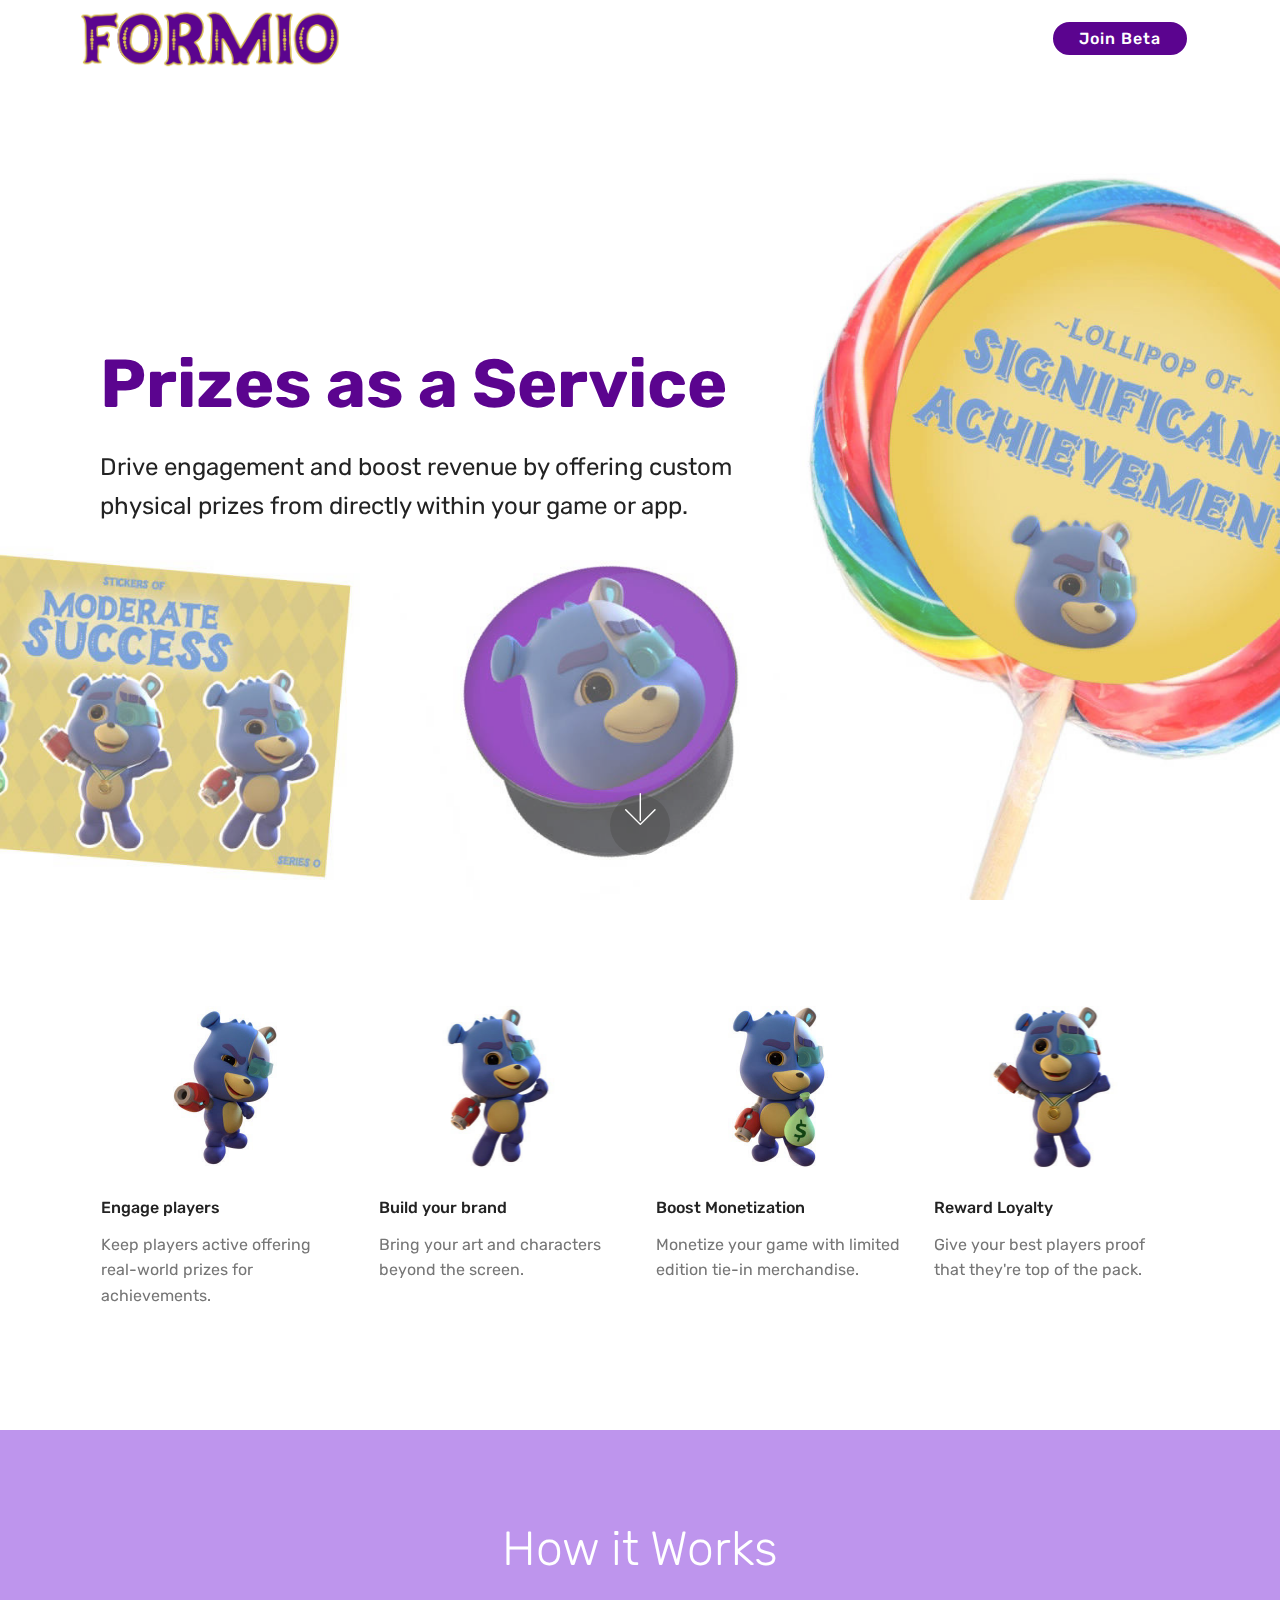
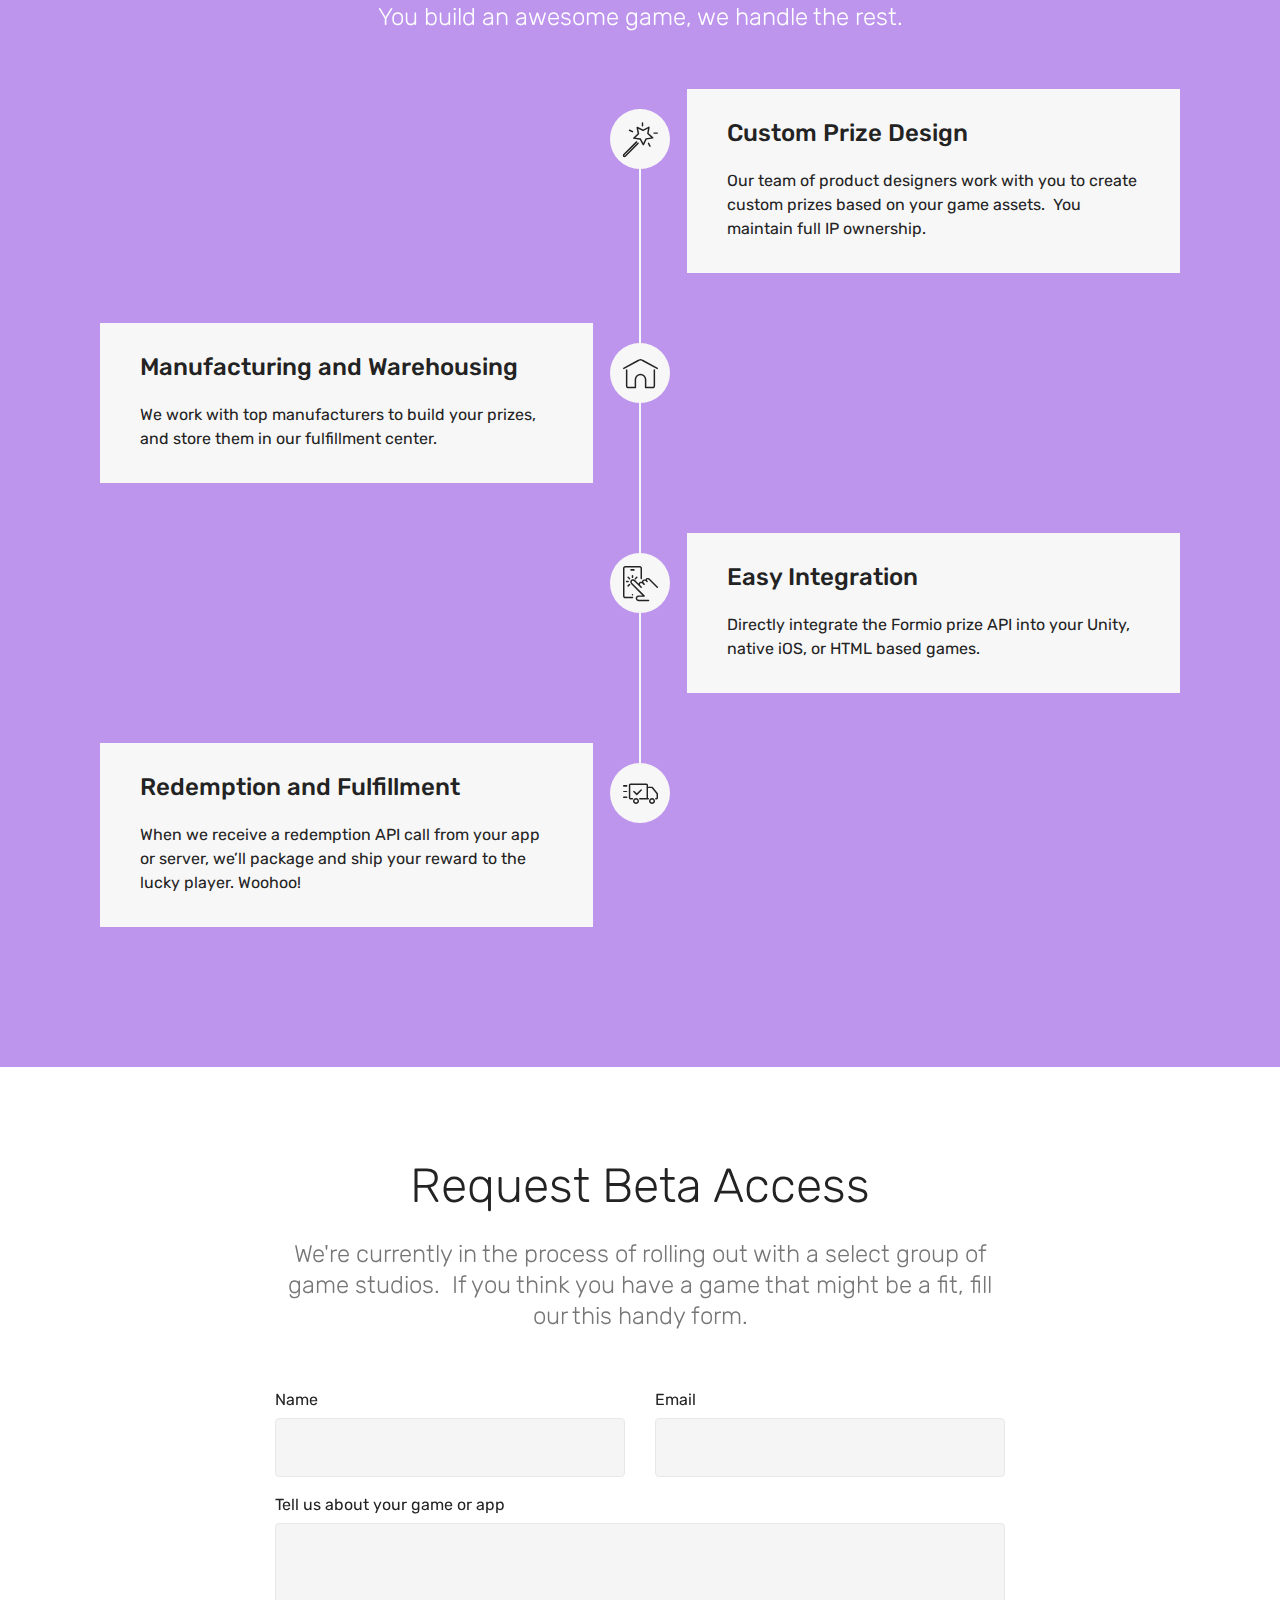
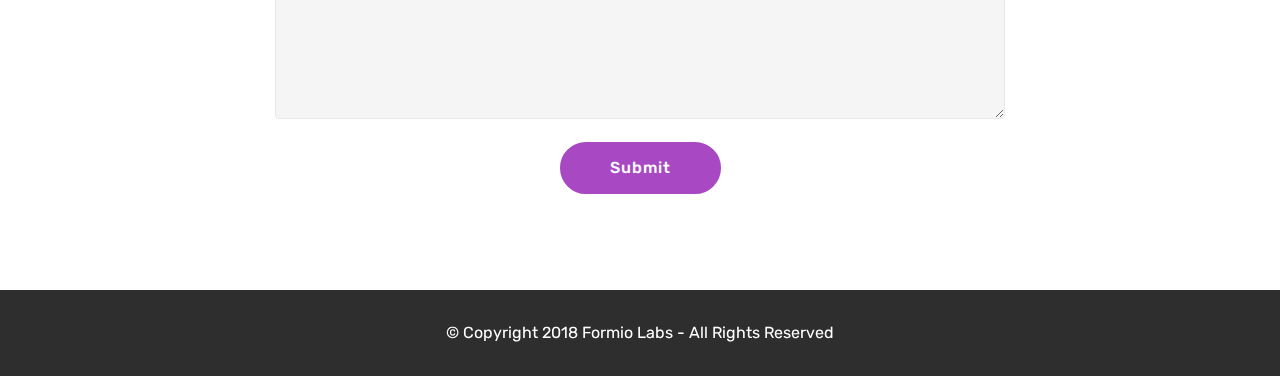
==== commit ed7ba2e6: "Updated banner image layout" ====
--- a/index.html
+++ b/index.html
@@ -66,7 +66,7 @@
     </nav>
 </section>
 
-<section class="engine"><a href="https://mobirise.info/b">how to create your own website</a></section><section class="header9 cid-rbnayKv2Bx mbr-fullscreen mbr-parallax-background" id="header9-7">
+<section class="engine"><a href="https://mobirise.info/g">how to build your own website for free</a></section><section class="header9 cid-rbnayKv2Bx mbr-fullscreen mbr-parallax-background" id="header9-7">
 
     
 
@@ -252,7 +252,7 @@
             <div class="media-container-column col-lg-8" data-form-type="formoid">
                     <div data-form-alert="" hidden="">Thanks for filling out the form!</div>
             
-                    <form class="mbr-form" action="https://mobirise.com/" method="post" data-form-title="Mobirise Form"><input type="hidden" name="email" data-form-email="true" value="tG4UC65CA8LPH7X0fD787fHLq2phy8Qfeg+77VTpSl/4ScVVoSEJmHLo6ux8+iXGuxFhFH0As+DABPguFyoJaSbSdpX2JP8xck4mJ/yWL4cVmBQ36dCPV6+P1gFQGHI/">
+                    <form class="mbr-form" action="https://mobirise.com/" method="post" data-form-title="Mobirise Form"><input type="hidden" name="email" data-form-email="true" value="kl9/aVXuKfMuyZW3A5Zk8YvyKxJ9kXg5ul+dnehk3rN6G9br+Qqf9JF2KICUqsEeIBf2dLNvRLznusqTDCAxrQp3dECs/PhLT4nsp6eMBrt07RTIc5TltIVDfm/4FvIV">
                         <div class="row row-sm-offset">
                             <div class="col-md-4 multi-horizontal" data-for="name">
                                 <div class="form-group">
--- a/assets/mobirise/css/mbr-additional.css
+++ b/assets/mobirise/css/mbr-additional.css
@@ -1771,7 +1771,7 @@
   color: #767676 !important;
 }
 .cid-rbnayKv2Bx {
-  background-image: url("../../../assets/images/banner-1-1920x1080.jpg");
+  background-image: url("../../../assets/images/banner-2-1920x1080.jpg");
 }
 .cid-rbnayKv2Bx h1 {
   color: #616161;
@@ -1790,6 +1790,7 @@
 }
 .cid-rbnayKv2Bx P {
   text-align: left;
+  color: #232323;
 }
 .cid-rcNfIF7vXo {
   padding-top: 90px;
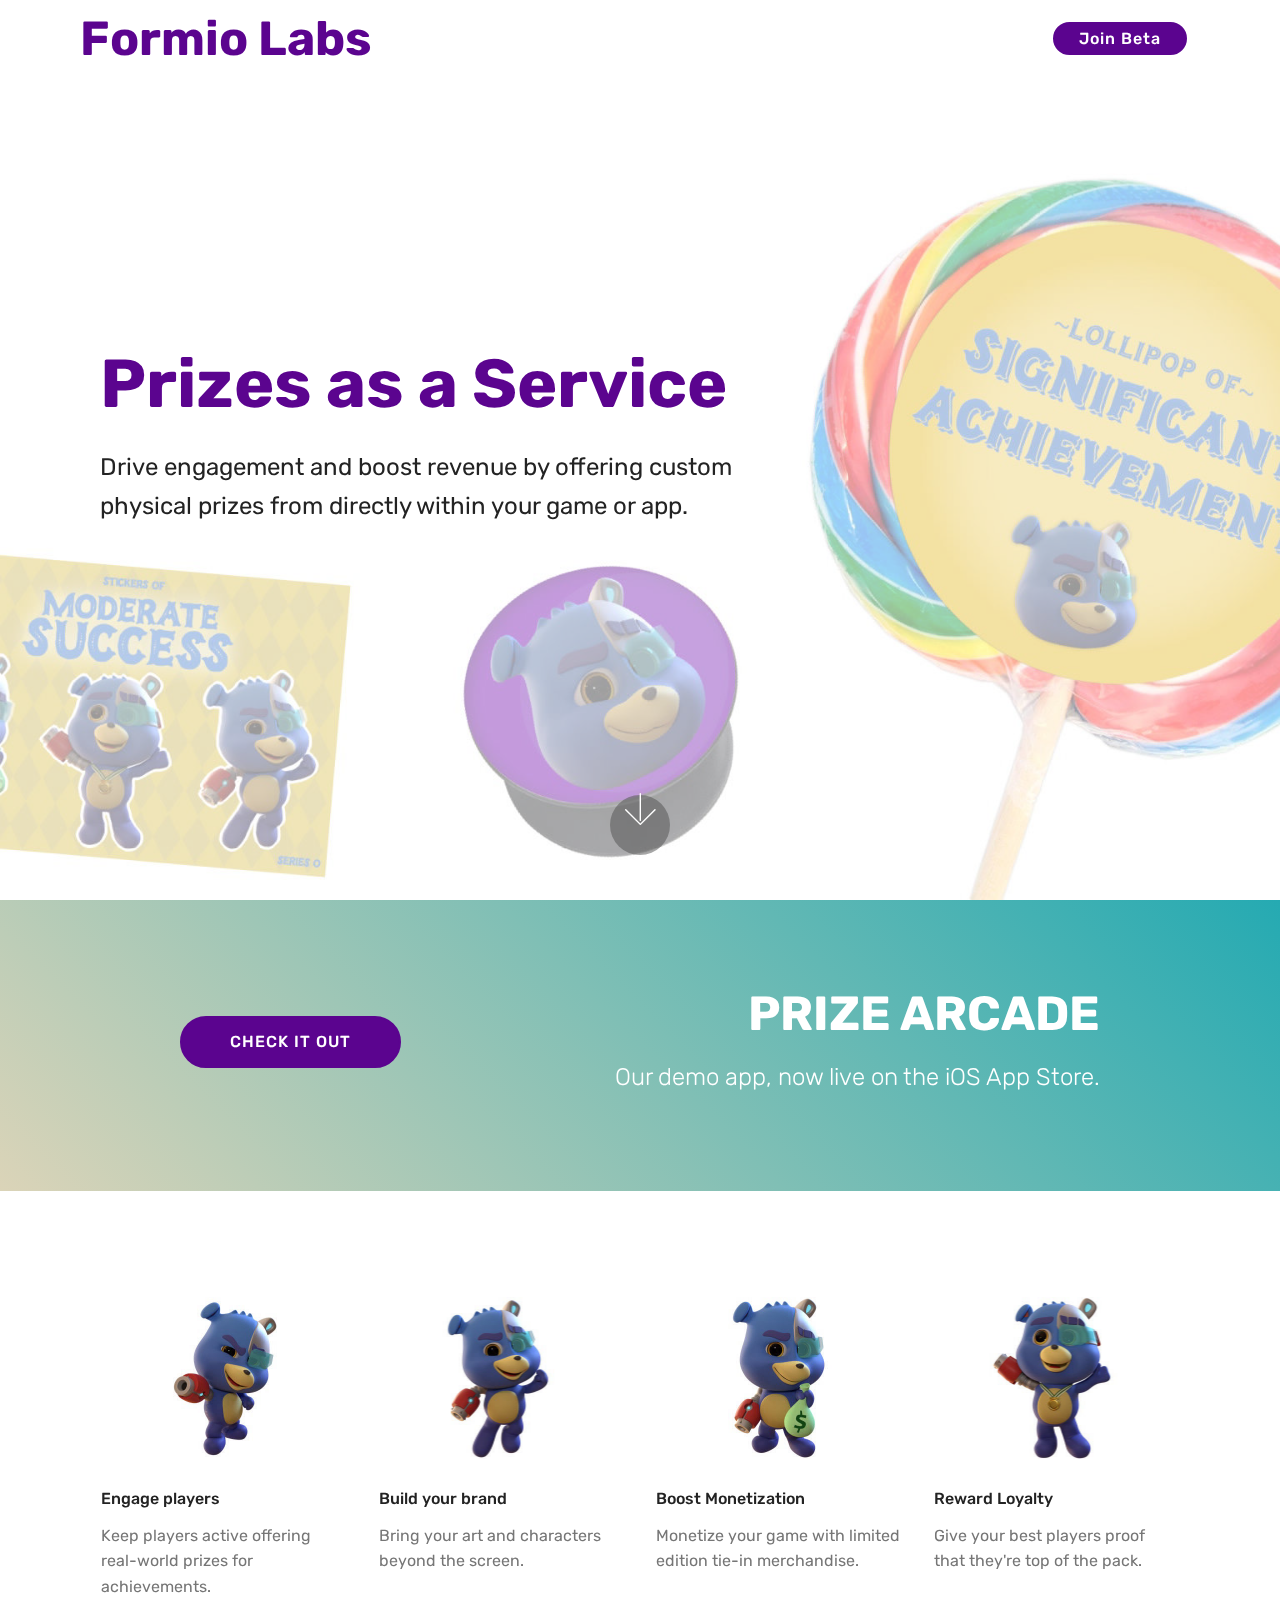
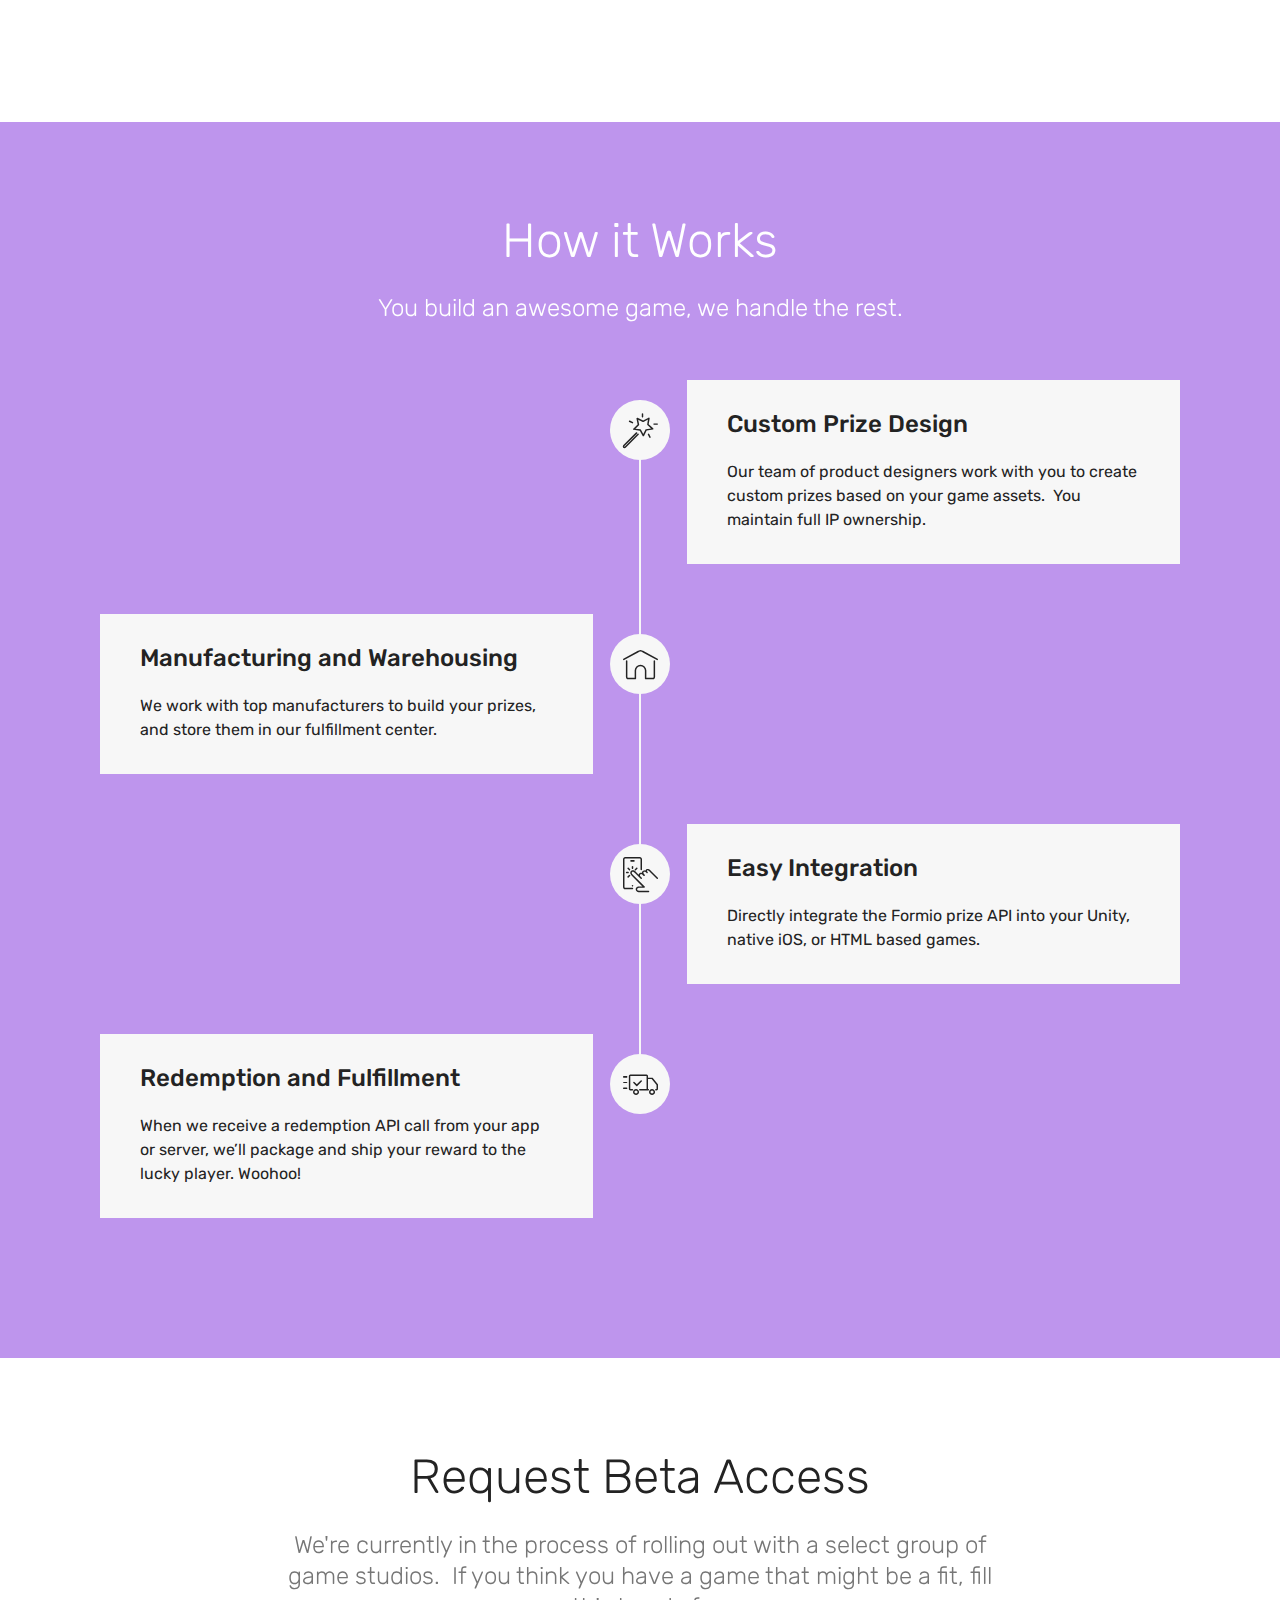
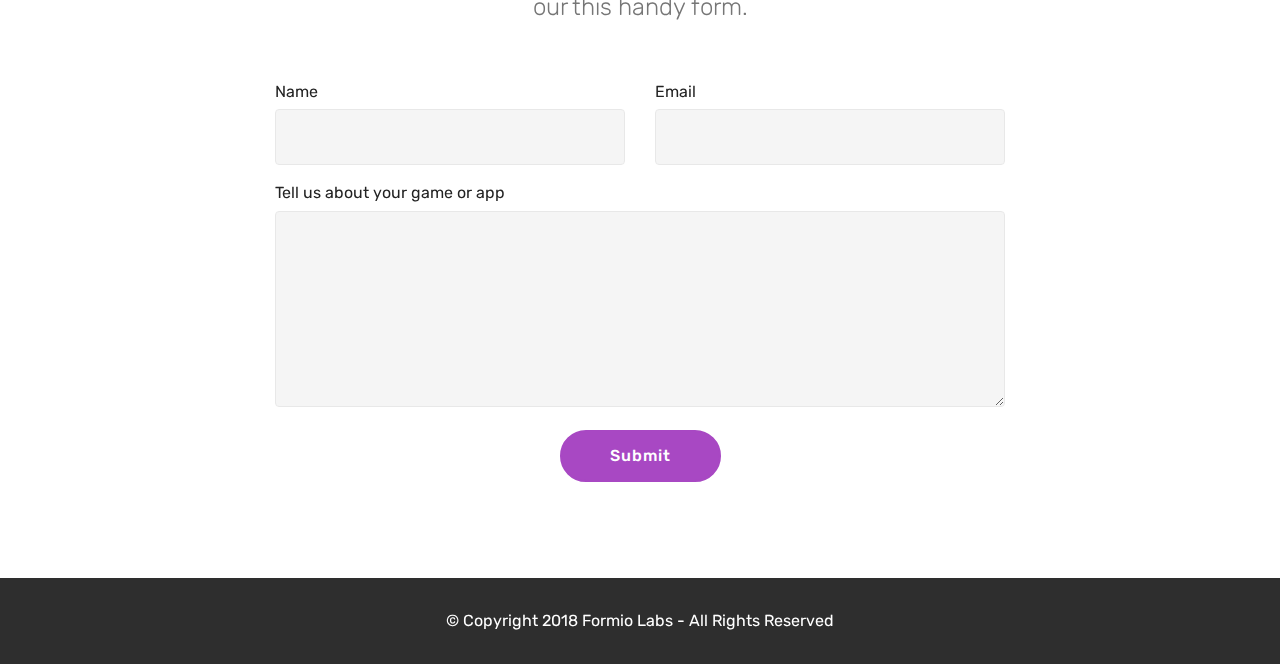
==== commit a3c30daf: "Added link, updated button style" ====
--- a/index.html
+++ b/index.html
@@ -1,13 +1,14 @@
 <!DOCTYPE html>
-<html >
+<html  >
 <head>
-  <!-- Site made with Mobirise Website Builder v4.8.10, https://mobirise.com -->
+  <!-- Site made with Mobirise Website Builder v4.9.7, https://mobirise.com -->
   <meta charset="UTF-8">
   <meta http-equiv="X-UA-Compatible" content="IE=edge">
-  <meta name="generator" content="Mobirise v4.8.10, mobirise.com">
+  <meta name="generator" content="Mobirise v4.9.7, mobirise.com">
   <meta name="viewport" content="width=device-width, initial-scale=1, minimum-scale=1">
   <link rel="shortcut icon" href="assets/images/logo-284x65.png" type="image/x-icon">
   <meta name="description" content="">
+  
   <title>Home</title>
   <link rel="stylesheet" href="assets/web/assets/mobirise-icons/mobirise-icons.css">
   <link rel="stylesheet" href="assets/tether/tether.min.css">
@@ -22,20 +23,6 @@
   
 </head>
 <body>
-
-<!-- Google Analytics -->
-<!-- Global site tag (gtag.js) - Google Analytics -->
-<script async src="https://www.googletagmanager.com/gtag/js?id=UA-132163641-1"></script>
-<script>
-  window.dataLayer = window.dataLayer || [];
-  function gtag(){dataLayer.push(arguments);}
-  gtag('js', new Date());
-
-  gtag('config', 'UA-132163641-1');
-</script>
-<!-- /Google Analytics -->
-
-
   <section class="menu cid-rbnakFu1ge" once="menu" id="menu2-6">
 
     
@@ -51,12 +38,9 @@
         </button>
         <div class="menu-logo">
             <div class="navbar-brand">
-                <span class="navbar-logo">
-                    <a href="https://formiolabs.com">
-                        <img src="assets/images/logo-284x65.png" alt="Formio" title="Logo" style="height: 3.8rem;">
-                    </a>
-                </span>
                 
+                <span class="navbar-caption-wrap"><a class="navbar-caption text-secondary display-2" href="https://mobirise.co">
+                        Formio Labs</a></span>
             </div>
         </div>
         <div class="collapse navbar-collapse" id="navbarSupportedContent">
@@ -66,11 +50,11 @@
     </nav>
 </section>
 
-<section class="engine"><a href="https://mobirise.info/g">how to build your own website for free</a></section><section class="header9 cid-rbnayKv2Bx mbr-fullscreen mbr-parallax-background" id="header9-7">
-
-    
-
-    <div class="mbr-overlay" style="opacity: 0.3; background-color: rgb(255, 255, 255);">
+<section class="engine"><a href="https://mobirise.info/o">portfolio site templates</a></section><section class="header9 cid-rbnayKv2Bx mbr-fullscreen mbr-parallax-background" id="header9-7">
+
+    
+
+    <div class="mbr-overlay" style="opacity: 0.6; background-color: rgb(255, 255, 255);">
     </div>
 
     <div class="container">
@@ -87,6 +71,26 @@
         <a href="#next">
             <i class="mbri-down mbr-iconfont"></i>
         </a>
+    </div>
+</section>
+
+<section class="mbr-section info2 cid-rpIKgjs72G" id="info2-a">
+
+    
+
+    
+
+    <div class="container">
+        <div class="row main justify-content-center">
+            <div class="media-container-column col-12 col-lg-3 col-md-4">
+                <div class="mbr-section-btn align-left py-4"><a class="btn btn-secondary display-4" href="https://itunes.apple.com/us/app/prize-arcade/id1459558890?ls=1&mt=8">CHECK IT OUT</a></div>
+            </div>
+            <div class="media-container-column title col-12 col-lg-7 col-md-6">
+                <h2 class="align-right mbr-bold mbr-white pb-3 mbr-fonts-style display-2">PRIZE ARCADE</h2>
+                <h3 class="mbr-section-subtitle align-right mbr-light mbr-white mbr-fonts-style display-5">
+                    Our demo app, now live on the iOS App Store.</h3>
+            </div>
+        </div>
     </div>
 </section>
 
@@ -252,7 +256,7 @@
             <div class="media-container-column col-lg-8" data-form-type="formoid">
                     <div data-form-alert="" hidden="">Thanks for filling out the form!</div>
             
-                    <form class="mbr-form" action="https://mobirise.com/" method="post" data-form-title="Mobirise Form"><input type="hidden" name="email" data-form-email="true" value="kl9/aVXuKfMuyZW3A5Zk8YvyKxJ9kXg5ul+dnehk3rN6G9br+Qqf9JF2KICUqsEeIBf2dLNvRLznusqTDCAxrQp3dECs/PhLT4nsp6eMBrt07RTIc5TltIVDfm/4FvIV">
+                    <form class="mbr-form" action="https://mobirise.com/" method="post" data-form-title="Mobirise Form"><input type="hidden" name="email" data-form-email="true" value="Sphs6zY+lX7SvDkP3pO+iZtbklyKQjdODoePtZyNICVCZyYzb9T7rG6qM6gb61DijHGlz0XIMkVKPozNv2ZBz7gZ20MDtgdTJCph0Vv7u7LcAGRd8H8tjpOLeaDElHJE">
                         <div class="row row-sm-offset">
                             <div class="col-md-4 multi-horizontal" data-for="name">
                                 <div class="form-group">
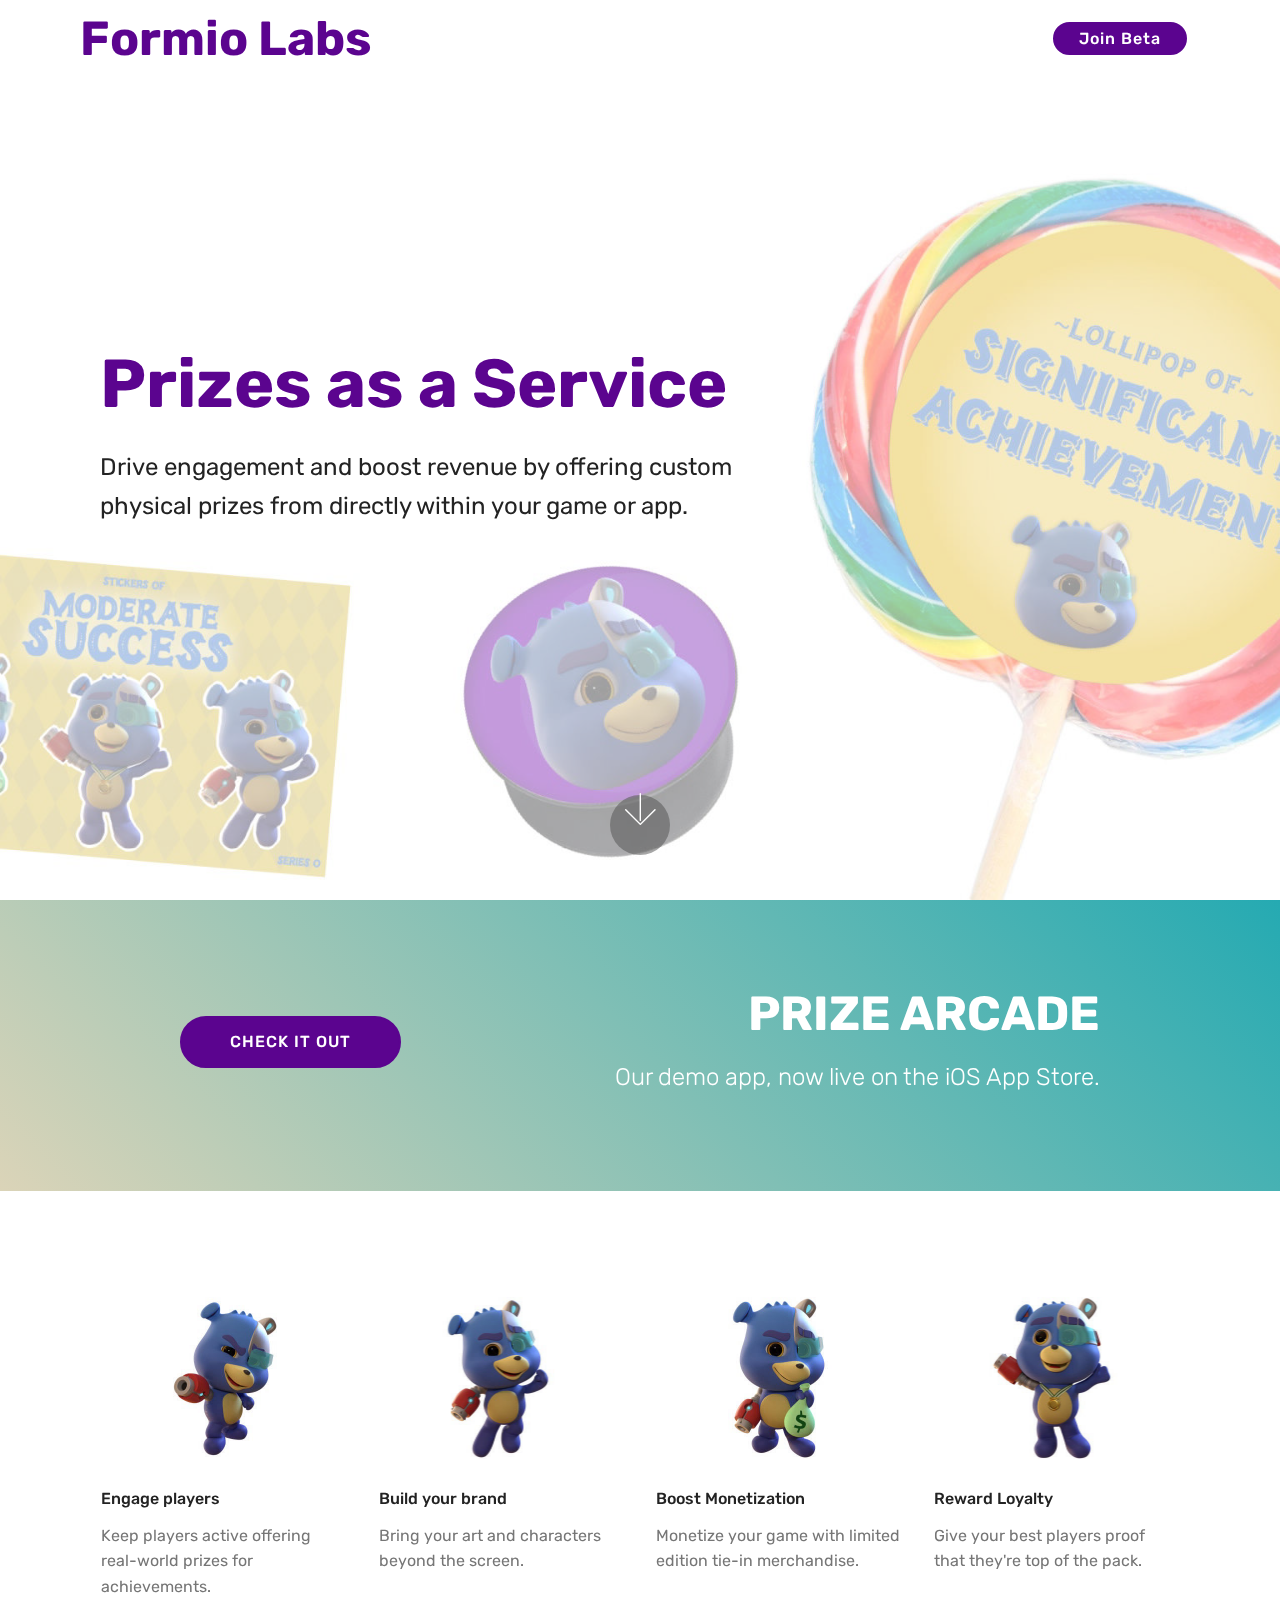
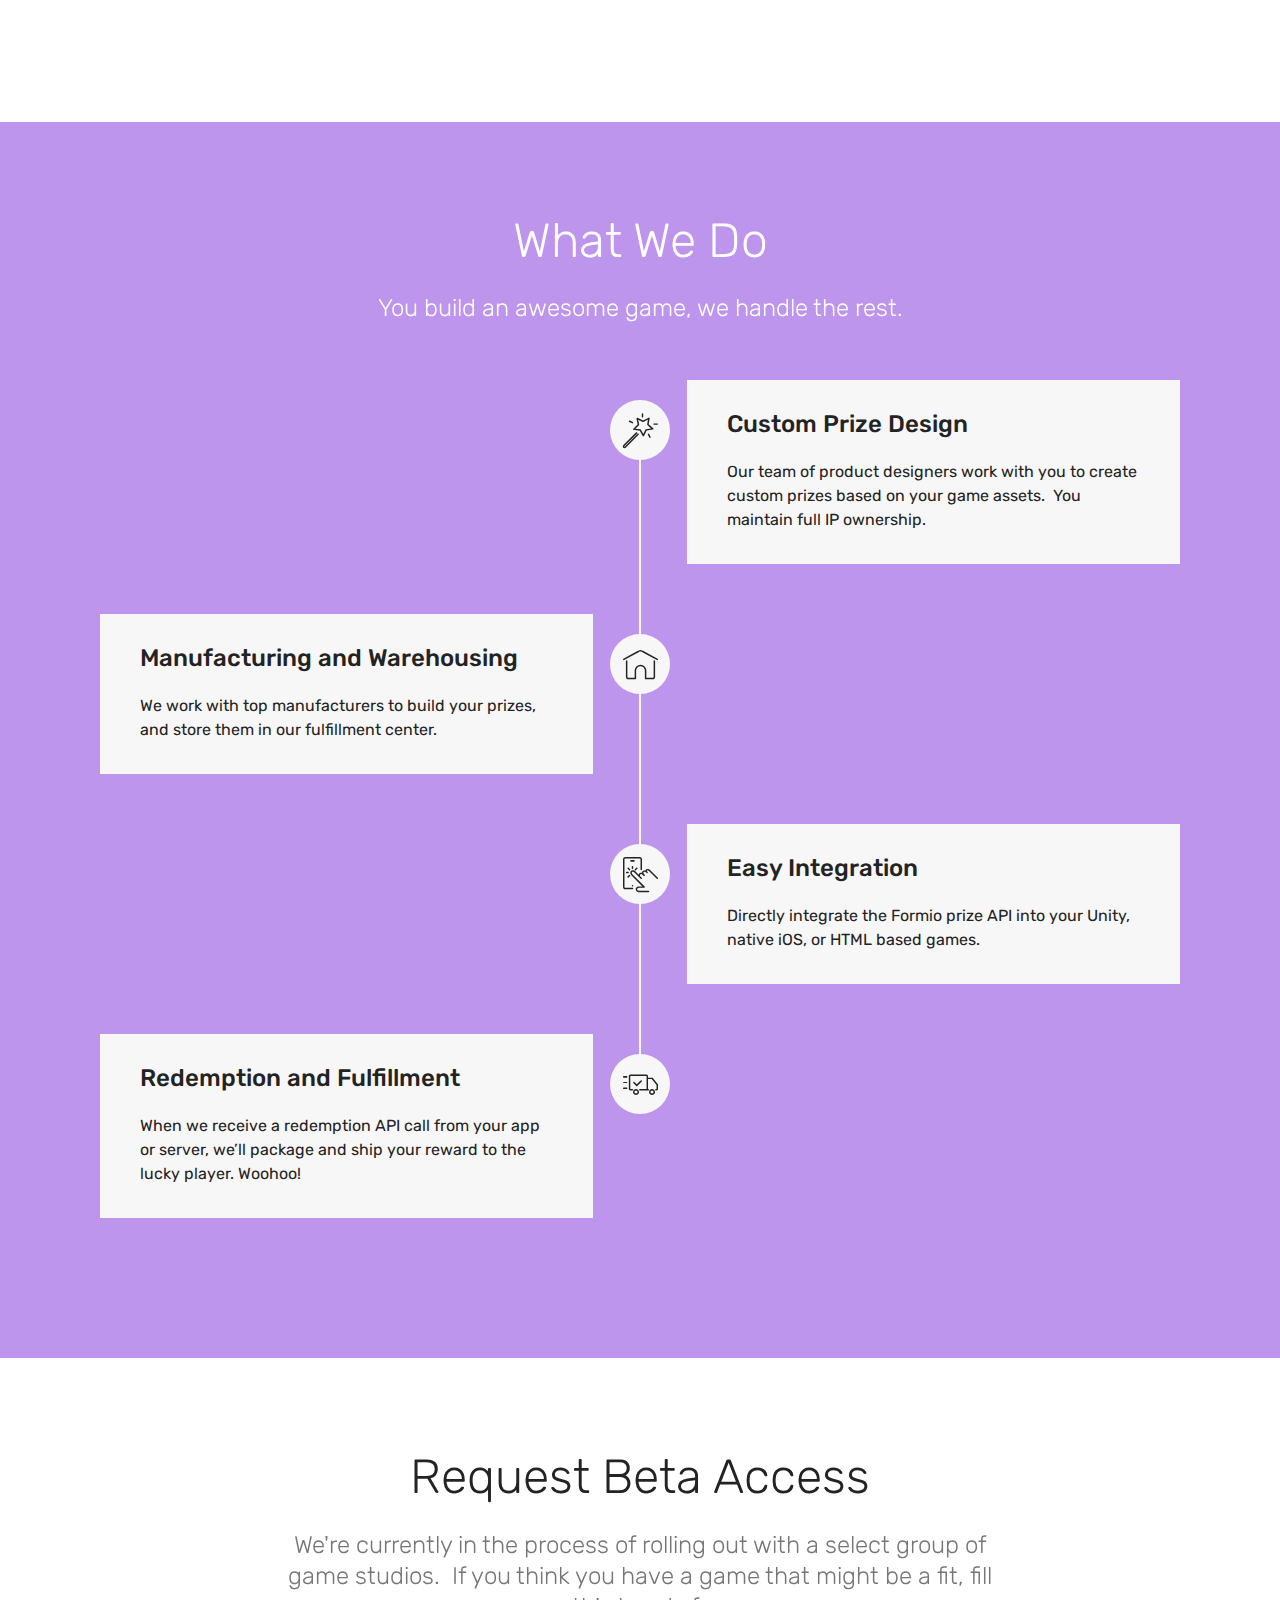
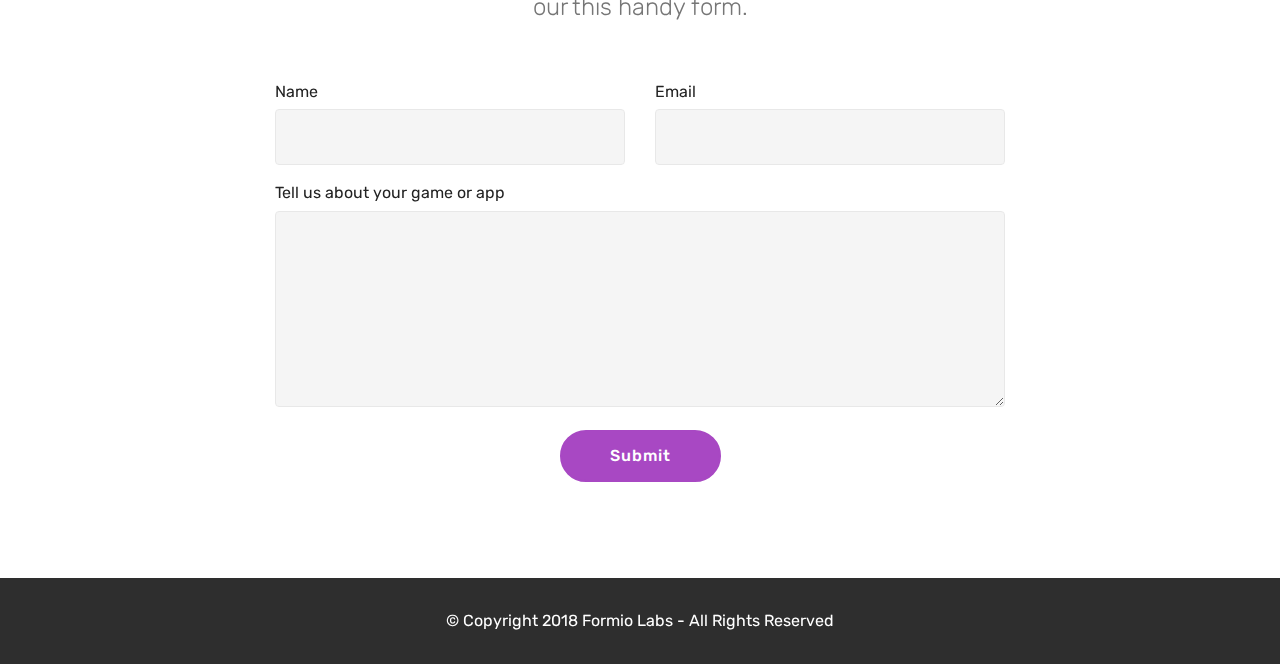
==== commit cba95a1c: "Added favicon, stoped resizing images" ====
--- a/index.html
+++ b/index.html
@@ -6,7 +6,7 @@
   <meta http-equiv="X-UA-Compatible" content="IE=edge">
   <meta name="generator" content="Mobirise v4.9.7, mobirise.com">
   <meta name="viewport" content="width=device-width, initial-scale=1, minimum-scale=1">
-  <link rel="shortcut icon" href="assets/images/logo-284x65.png" type="image/x-icon">
+  <link rel="shortcut icon" href="assets/images/favicon2x-64x64.png" type="image/x-icon">
   <meta name="description" content="">
   
   <title>Home</title>
@@ -50,7 +50,7 @@
     </nav>
 </section>
 
-<section class="engine"><a href="https://mobirise.info/o">portfolio site templates</a></section><section class="header9 cid-rbnayKv2Bx mbr-fullscreen mbr-parallax-background" id="header9-7">
+<section class="engine"><a href="https://mobirise.info/z">best css templates</a></section><section class="header9 cid-rbnayKv2Bx mbr-fullscreen mbr-parallax-background" id="header9-7">
 
     
 
@@ -160,8 +160,7 @@
     
 
     <div class="container align-center">
-        <h2 class="mbr-section-title pb-3 mbr-fonts-style display-2">
-            How it Works</h2>
+        <h2 class="mbr-section-title pb-3 mbr-fonts-style display-2">What We Do</h2>
         <h3 class="mbr-section-subtitle pb-5 mbr-fonts-style display-5">
             You build an awesome game, we handle the rest.</h3>
 
@@ -256,7 +255,7 @@
             <div class="media-container-column col-lg-8" data-form-type="formoid">
                     <div data-form-alert="" hidden="">Thanks for filling out the form!</div>
             
-                    <form class="mbr-form" action="https://mobirise.com/" method="post" data-form-title="Mobirise Form"><input type="hidden" name="email" data-form-email="true" value="Sphs6zY+lX7SvDkP3pO+iZtbklyKQjdODoePtZyNICVCZyYzb9T7rG6qM6gb61DijHGlz0XIMkVKPozNv2ZBz7gZ20MDtgdTJCph0Vv7u7LcAGRd8H8tjpOLeaDElHJE">
+                    <form class="mbr-form" action="https://mobirise.com/" method="post" data-form-title="Mobirise Form"><input type="hidden" name="email" data-form-email="true" value="OwjjG+5aGaZFljr5p+i6i3eW6qHOtRqC194TnejykG4KjrW05XrSU1QKwol8n7rN6X/CvvYg2kXWQoKRd6me/qIFHubjtyKTwWBYKqbEkMKjJnzPLuWTWdWsmRTIYO3G">
                         <div class="row row-sm-offset">
                             <div class="col-md-4 multi-horizontal" data-for="name">
                                 <div class="form-group">
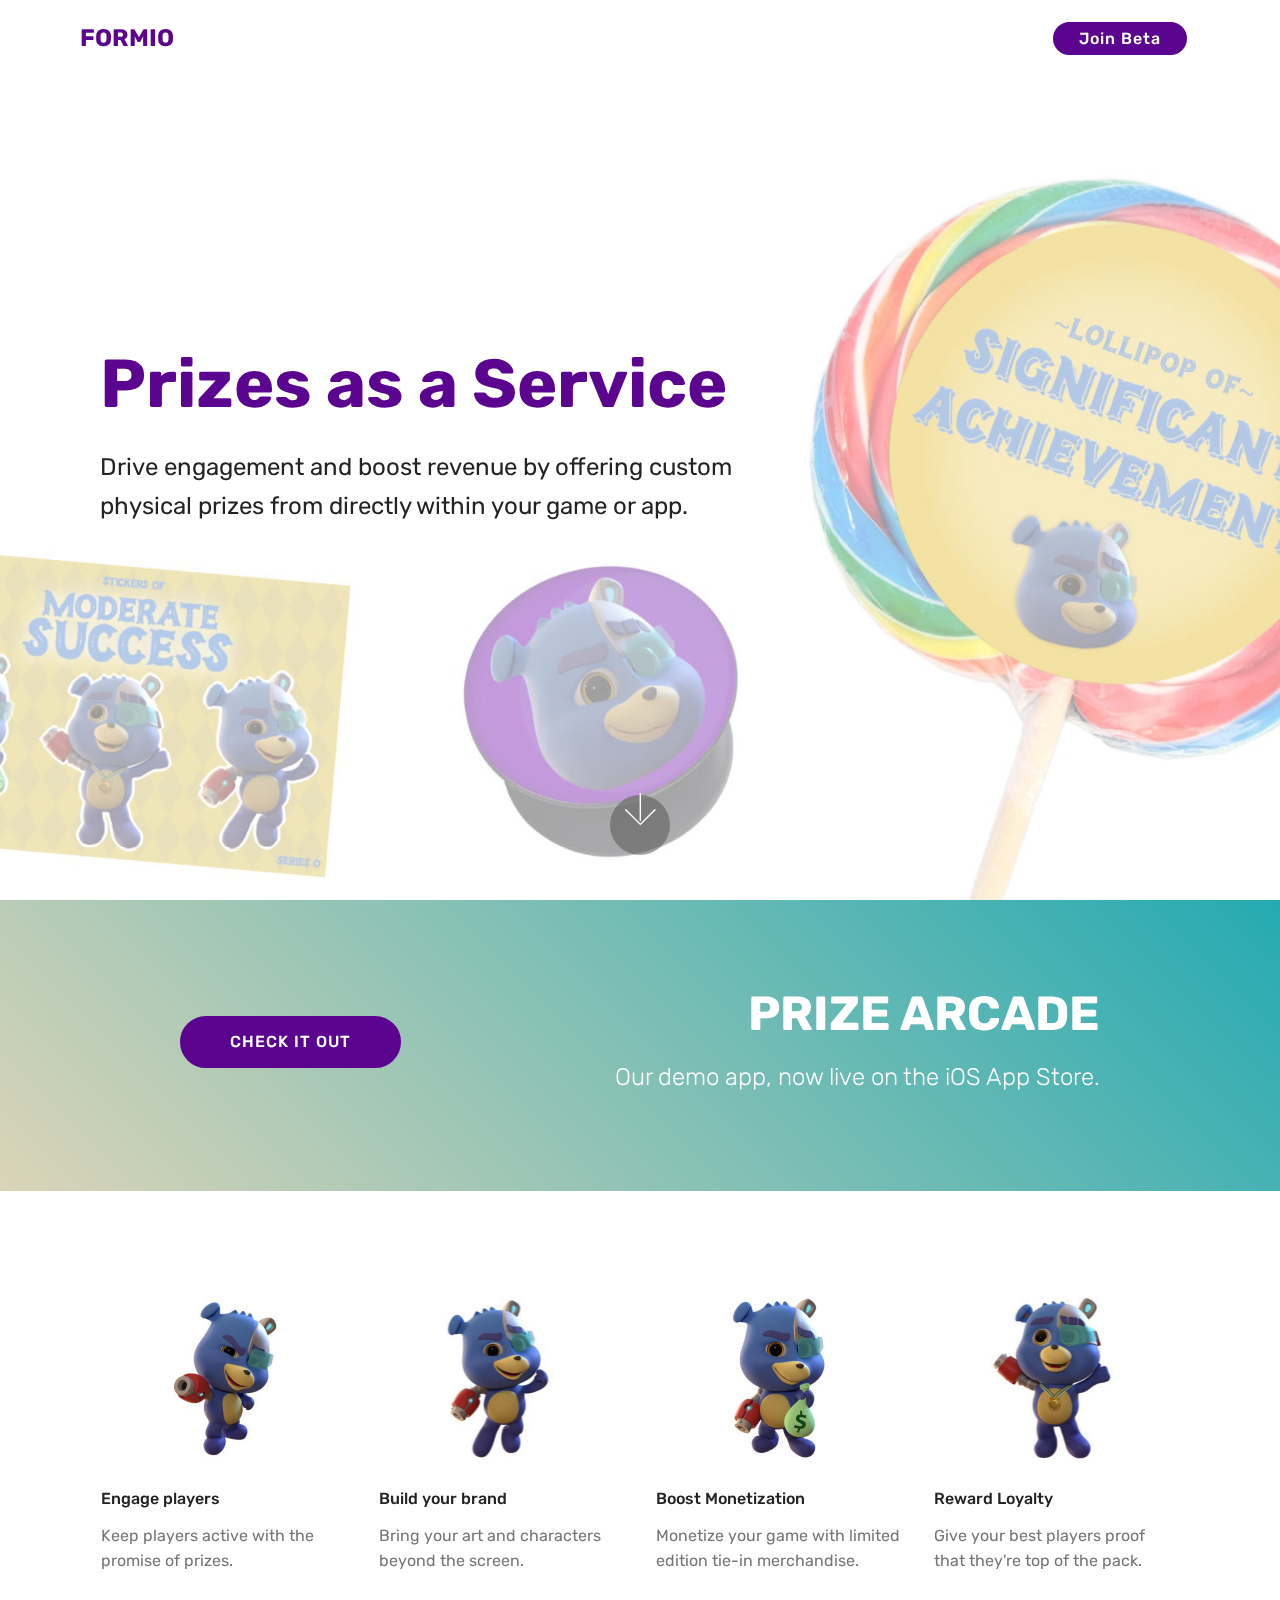
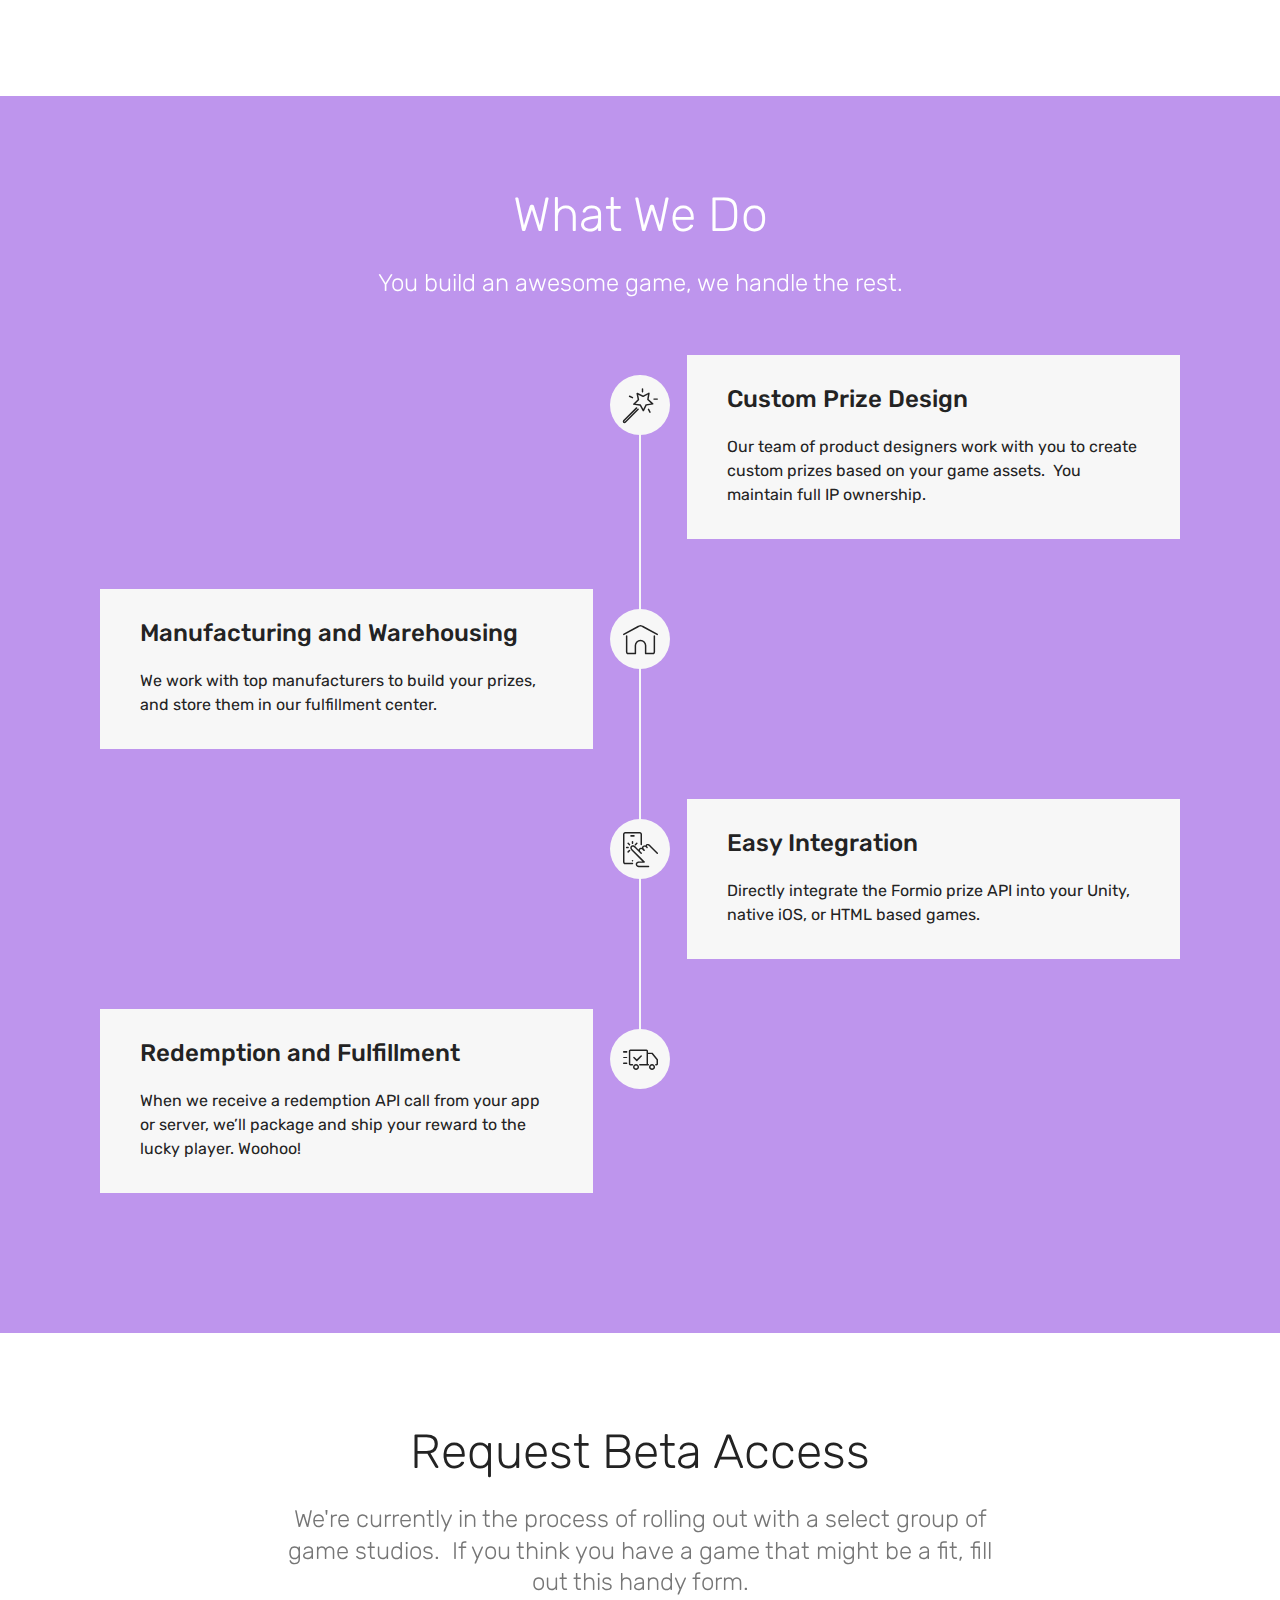
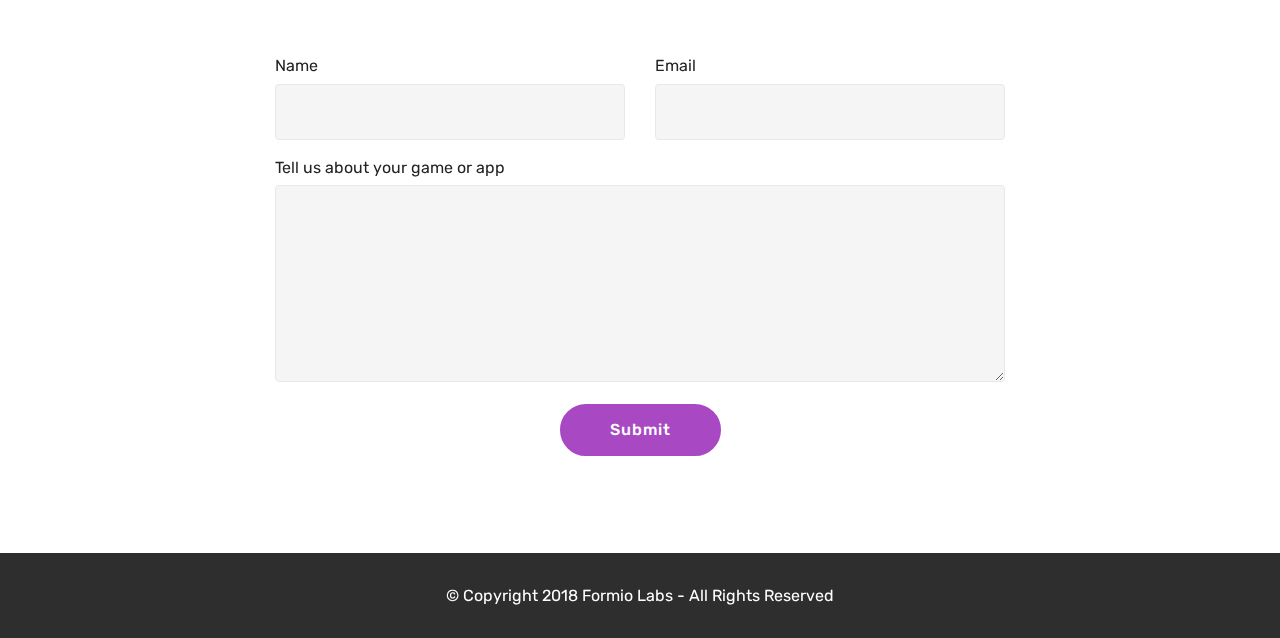
==== commit 86062e87: "Fixed a typo" ====
--- a/index.html
+++ b/index.html
@@ -6,7 +6,7 @@
   <meta http-equiv="X-UA-Compatible" content="IE=edge">
   <meta name="generator" content="Mobirise v4.9.7, mobirise.com">
   <meta name="viewport" content="width=device-width, initial-scale=1, minimum-scale=1">
-  <link rel="shortcut icon" href="assets/images/favicon2x-64x64.png" type="image/x-icon">
+  <link rel="shortcut icon" href="assets/images/favicon2x.png" type="image/x-icon">
   <meta name="description" content="">
   
   <title>Home</title>
@@ -39,8 +39,8 @@
         <div class="menu-logo">
             <div class="navbar-brand">
                 
-                <span class="navbar-caption-wrap"><a class="navbar-caption text-secondary display-2" href="https://mobirise.co">
-                        Formio Labs</a></span>
+                <span class="navbar-caption-wrap"><a class="navbar-caption text-secondary display-5" href="https://mobirise.co">
+                        FORMIO</a></span>
             </div>
         </div>
         <div class="collapse navbar-collapse" id="navbarSupportedContent">
@@ -50,7 +50,7 @@
     </nav>
 </section>
 
-<section class="engine"><a href="https://mobirise.info/z">best css templates</a></section><section class="header9 cid-rbnayKv2Bx mbr-fullscreen mbr-parallax-background" id="header9-7">
+<section class="engine"><a href="https://mobirise.info/o">portfolio web templates</a></section><section class="header9 cid-rbnayKv2Bx mbr-fullscreen mbr-parallax-background" id="header9-7">
 
     
 
@@ -109,7 +109,7 @@
                     </div>
                     <div class="card-box">
                         <h4 class="card-title pb-3 mbr-fonts-style display-7">Engage players</h4>
-                        <p class="mbr-text mbr-fonts-style display-7">Keep players active offering real-world prizes for achievements.</p>
+                        <p class="mbr-text mbr-fonts-style display-7">Keep players active with the promise of prizes.</p>
                     </div>
                 </div>
             </div>
@@ -246,7 +246,7 @@
                 <h2 class="mbr-section-title align-center pb-3 mbr-fonts-style display-2">
                     Request Beta Access</h2>
                 <h3 class="mbr-section-subtitle align-center mbr-light pb-3 mbr-fonts-style display-5">
-                    We're currently in the process of rolling out with a select group of game studios. &nbsp;If you think you have a game that might be a fit, fill our this handy form.</h3>
+                    We're currently in the process of rolling out with a select group of game studios. &nbsp;If you think you have a game that might be a fit, fill out this handy form.</h3>
             </div>
         </div>
     </div>
@@ -255,7 +255,7 @@
             <div class="media-container-column col-lg-8" data-form-type="formoid">
                     <div data-form-alert="" hidden="">Thanks for filling out the form!</div>
             
-                    <form class="mbr-form" action="https://mobirise.com/" method="post" data-form-title="Mobirise Form"><input type="hidden" name="email" data-form-email="true" value="OwjjG+5aGaZFljr5p+i6i3eW6qHOtRqC194TnejykG4KjrW05XrSU1QKwol8n7rN6X/CvvYg2kXWQoKRd6me/qIFHubjtyKTwWBYKqbEkMKjJnzPLuWTWdWsmRTIYO3G">
+                    <form class="mbr-form" action="https://mobirise.com/" method="post" data-form-title="Mobirise Form"><input type="hidden" name="email" data-form-email="true" value="4gEabla5coMEwe+IOC4Y7d/gvGJPIX3yBuk4LSqzDrKYkYa3ECQDMn0uESpDAH6a1S8ylBsw/3ptljCVC87U7vsiqTnH3SVrpWh9vVIDElXokGvArlvkWyV89sU+F9ez">
                         <div class="row row-sm-offset">
                             <div class="col-md-4 multi-horizontal" data-for="name">
                                 <div class="form-group">
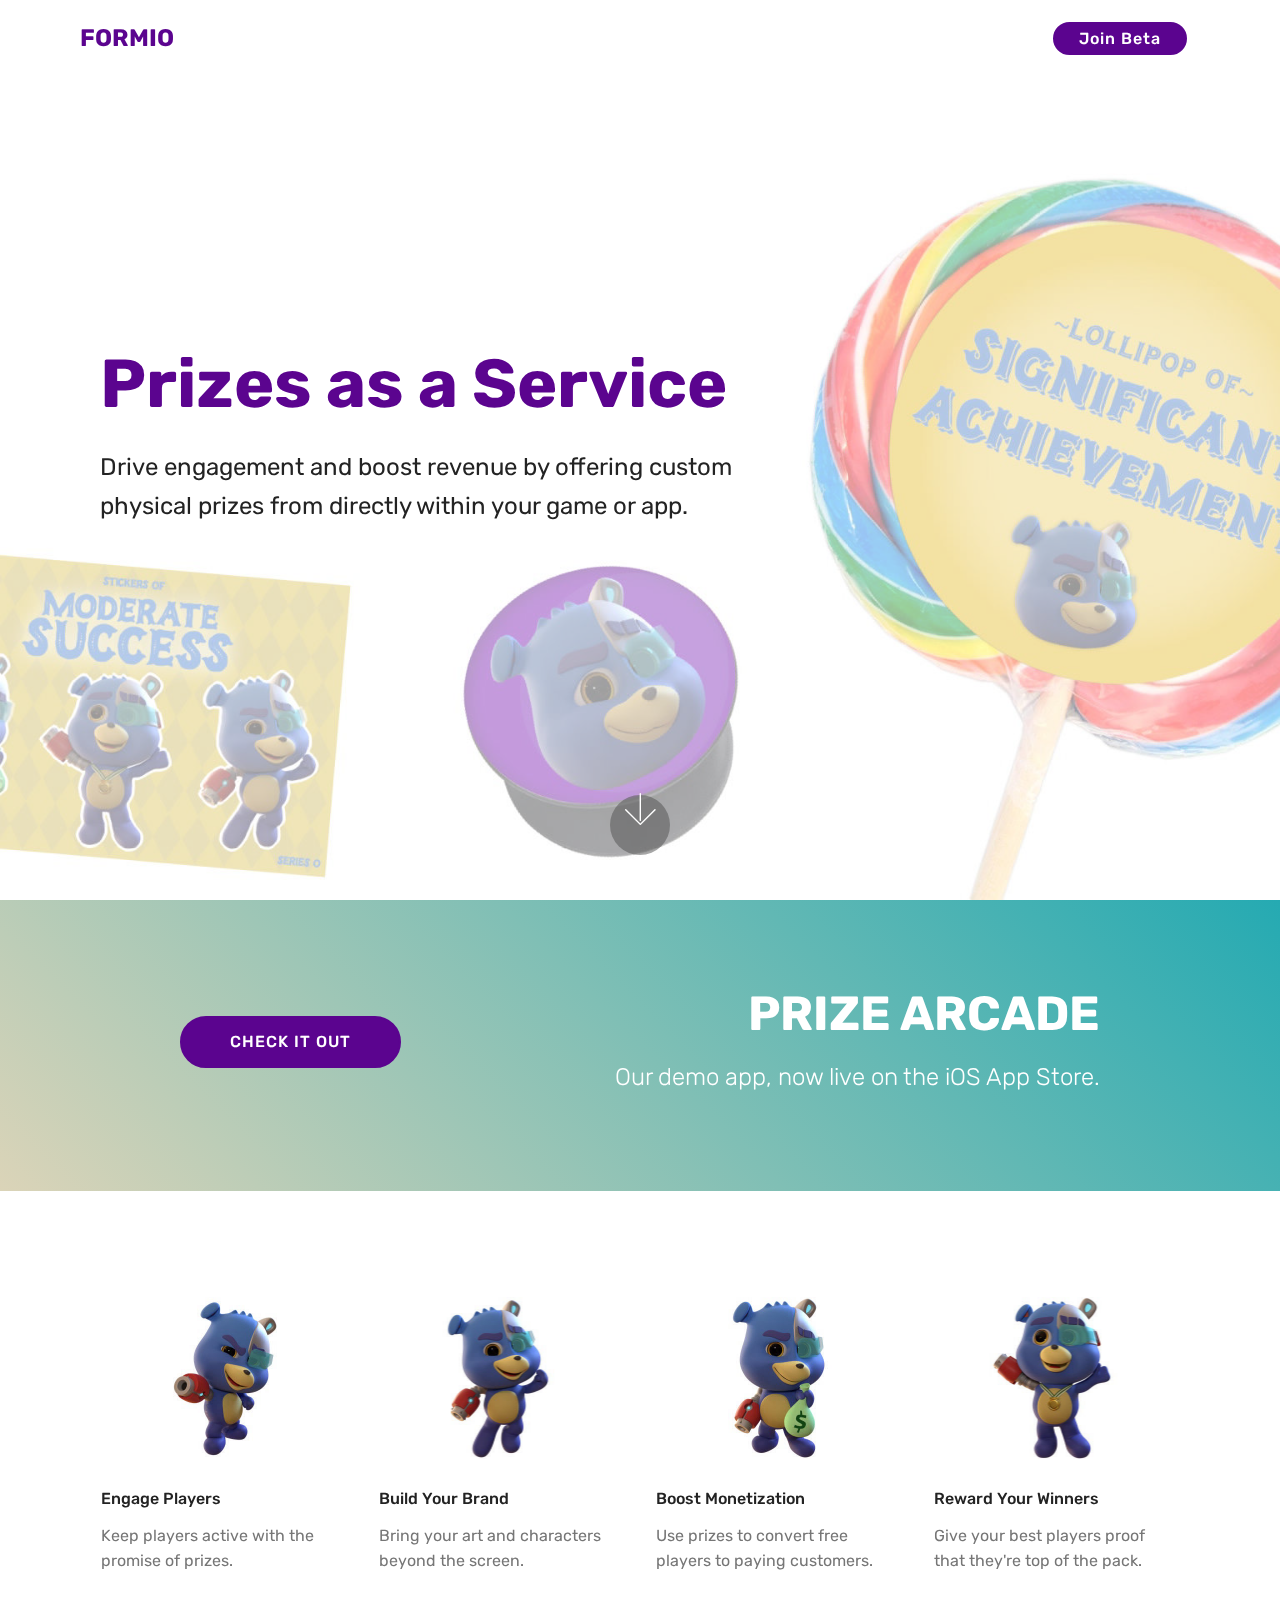
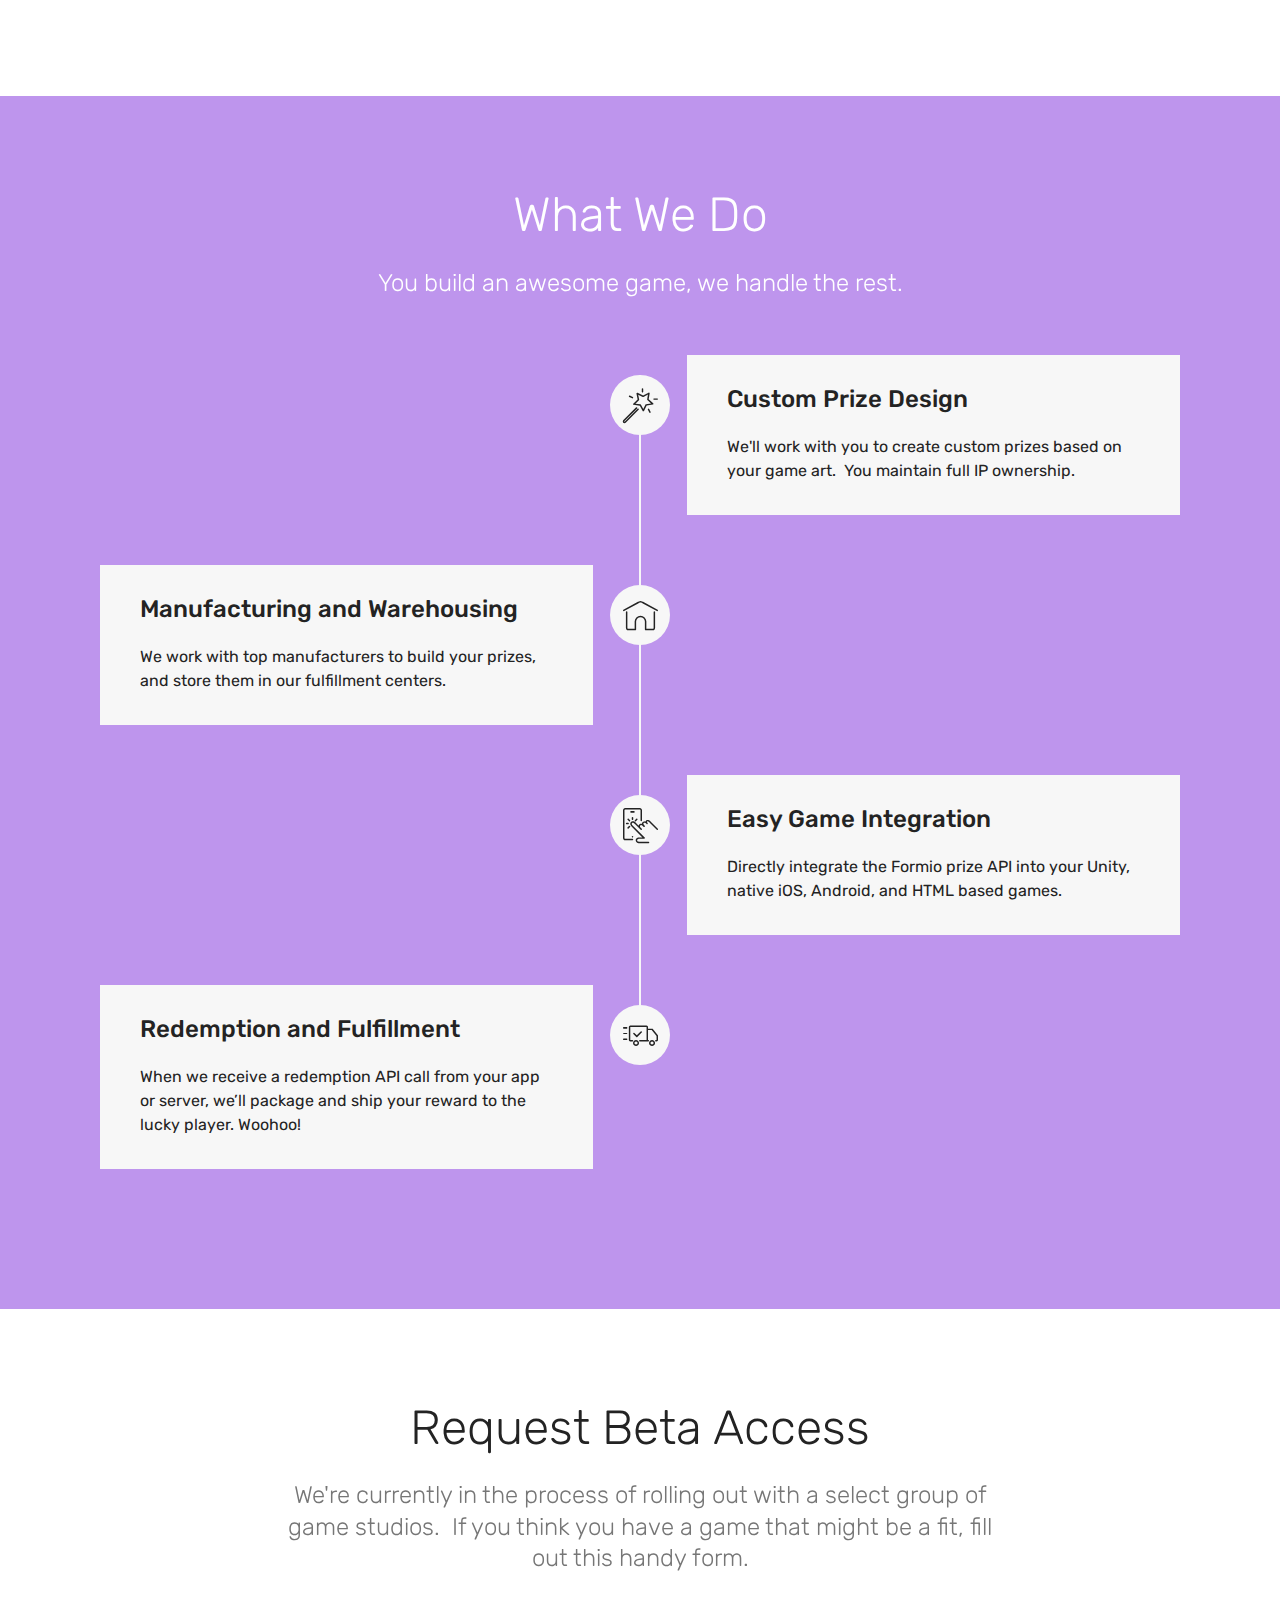
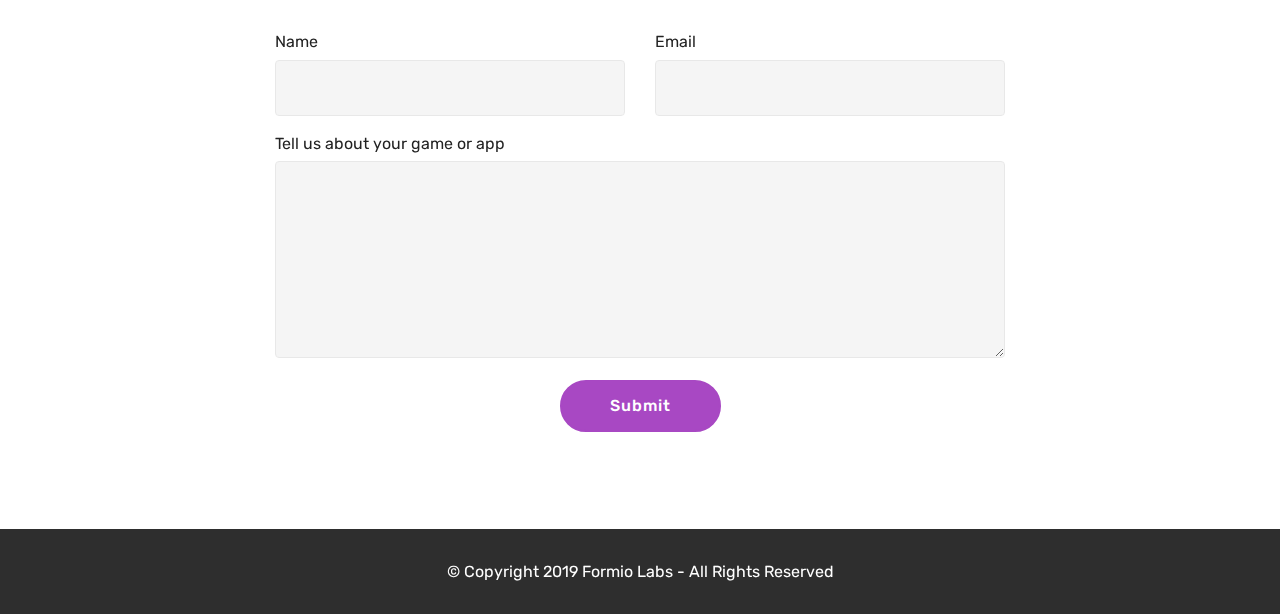
==== commit 8dc2c226: "Updated copy" ====
--- a/index.html
+++ b/index.html
@@ -39,7 +39,7 @@
         <div class="menu-logo">
             <div class="navbar-brand">
                 
-                <span class="navbar-caption-wrap"><a class="navbar-caption text-secondary display-5" href="https://mobirise.co">
+                <span class="navbar-caption-wrap"><a class="navbar-caption text-secondary display-5" href="https://formiolabs.com">
                         FORMIO</a></span>
             </div>
         </div>
@@ -50,7 +50,7 @@
     </nav>
 </section>
 
-<section class="engine"><a href="https://mobirise.info/o">portfolio web templates</a></section><section class="header9 cid-rbnayKv2Bx mbr-fullscreen mbr-parallax-background" id="header9-7">
+<section class="engine"><a href="https://mobirise.info/r">bootstrap template</a></section><section class="header9 cid-rbnayKv2Bx mbr-fullscreen mbr-parallax-background" id="header9-7">
 
     
 
@@ -108,7 +108,7 @@
                         <img src="assets/images/tile-1-492x324.jpg" alt="Mobirise" title="">
                     </div>
                     <div class="card-box">
-                        <h4 class="card-title pb-3 mbr-fonts-style display-7">Engage players</h4>
+                        <h4 class="card-title pb-3 mbr-fonts-style display-7">Engage Players</h4>
                         <p class="mbr-text mbr-fonts-style display-7">Keep players active with the promise of prizes.</p>
                     </div>
                 </div>
@@ -120,7 +120,7 @@
                         <img src="assets/images/tile-2-492x324.jpg" alt="Mobirise" title="">
                     </div>
                     <div class="card-box ">
-                        <h4 class="card-title pb-3 mbr-fonts-style display-7">Build your brand</h4>
+                        <h4 class="card-title pb-3 mbr-fonts-style display-7">Build Your Brand</h4>
                         <p class="mbr-text mbr-fonts-style display-7">Bring your art and characters beyond the screen.</p>
                     </div>
                 </div>
@@ -133,7 +133,7 @@
                     </div>
                     <div class="card-box">
                         <h4 class="card-title pb-3 mbr-fonts-style display-7">Boost Monetization</h4>
-                        <p class="mbr-text mbr-fonts-style display-7">Monetize your game with limited edition tie-in merchandise.</p>
+                        <p class="mbr-text mbr-fonts-style display-7">Use prizes to convert free players to paying customers.</p>
                     </div>
                 </div>
             </div>
@@ -144,7 +144,7 @@
                         <img src="assets/images/tile-4-492x324.jpg" alt="Mobirise" title="">
                     </div>
                     <div class="card-box">
-                        <h4 class="card-title pb-3 mbr-fonts-style display-7">Reward Loyalty</h4>
+                        <h4 class="card-title pb-3 mbr-fonts-style display-7">Reward Your Winners</h4>
                         <p class="mbr-text mbr-fonts-style display-7">Give your best players proof that they're top of the pack.</p>
                     </div>
                 </div>
@@ -173,7 +173,7 @@
                     <div class="timeline-text-content">
                         <h4 class="mbr-timeline-title pb-3 mbr-fonts-style display-5">Custom Prize Design</h4>
                         <p class="mbr-timeline-text mbr-fonts-style display-7">
-                            Our team of product designers work with you to create custom prizes based on your game assets. &nbsp;You maintain full IP ownership.<br></p>
+                            We'll work with you to create custom prizes based on your game art. &nbsp;You maintain full IP ownership.<br></p>
                      </div>
                 </div>
             </div>
@@ -185,7 +185,7 @@
                 <div class="col-xs-12 col-md-6 align-left ">
                     <div class="timeline-text-content">
                         <h4 class="mbr-timeline-title pb-3 mbr-fonts-style display-5">Manufacturing and Warehousing</h4>
-                        <p class="mbr-timeline-text mbr-fonts-style display-7">We work with top manufacturers to build your prizes, and store them in our fulfillment center.&nbsp;<br></p>
+                        <p class="mbr-timeline-text mbr-fonts-style display-7">We work with top manufacturers to build your prizes, and store them in our fulfillment centers.&nbsp;<br></p>
                     </div>
                 </div>
             </div> 
@@ -196,8 +196,8 @@
                 </span>
                 <div class="col-xs-12 col-md-6 align-left">
                     <div class="timeline-text-content">
-                        <h4 class="mbr-timeline-title pb-3 mbr-fonts-style display-5">Easy Integration</h4>      
-                        <p class="mbr-timeline-text mbr-fonts-style display-7">Directly integrate the Formio prize API into your Unity, native iOS, or HTML based games.<br></p>
+                        <h4 class="mbr-timeline-title pb-3 mbr-fonts-style display-5">Easy Game Integration</h4>      
+                        <p class="mbr-timeline-text mbr-fonts-style display-7">Directly integrate the Formio prize API into your Unity, native iOS, Android, and HTML based games.<br></p>
                     </div>
                 </div>
             </div>
@@ -255,7 +255,7 @@
             <div class="media-container-column col-lg-8" data-form-type="formoid">
                     <div data-form-alert="" hidden="">Thanks for filling out the form!</div>
             
-                    <form class="mbr-form" action="https://mobirise.com/" method="post" data-form-title="Mobirise Form"><input type="hidden" name="email" data-form-email="true" value="4gEabla5coMEwe+IOC4Y7d/gvGJPIX3yBuk4LSqzDrKYkYa3ECQDMn0uESpDAH6a1S8ylBsw/3ptljCVC87U7vsiqTnH3SVrpWh9vVIDElXokGvArlvkWyV89sU+F9ez">
+                    <form class="mbr-form" action="https://mobirise.com/" method="post" data-form-title="Mobirise Form"><input type="hidden" name="email" data-form-email="true" value="FvTSR8Bs6n60tp/10ql283NxRphk6CBN8RwKfrjvR8Xz6kkBDUS1g8a9l2VT2Va853CFNfZzgMHwzBCqwTm1bf8Uh8sNgjGURtoGVA5XQXDEN2duL43yBFdrAF6ZaZsL">
                         <div class="row row-sm-offset">
                             <div class="col-md-4 multi-horizontal" data-for="name">
                                 <div class="form-group">
@@ -293,7 +293,7 @@
         <div class="media-container-row align-center mbr-white">
             <div class="col-12">
                 <p class="mbr-text mb-0 mbr-fonts-style display-7">
-                    © Copyright 2018 Formio Labs - All Rights Reserved
+                    © Copyright 2019 Formio Labs - All Rights Reserved
                 </p>
             </div>
         </div>
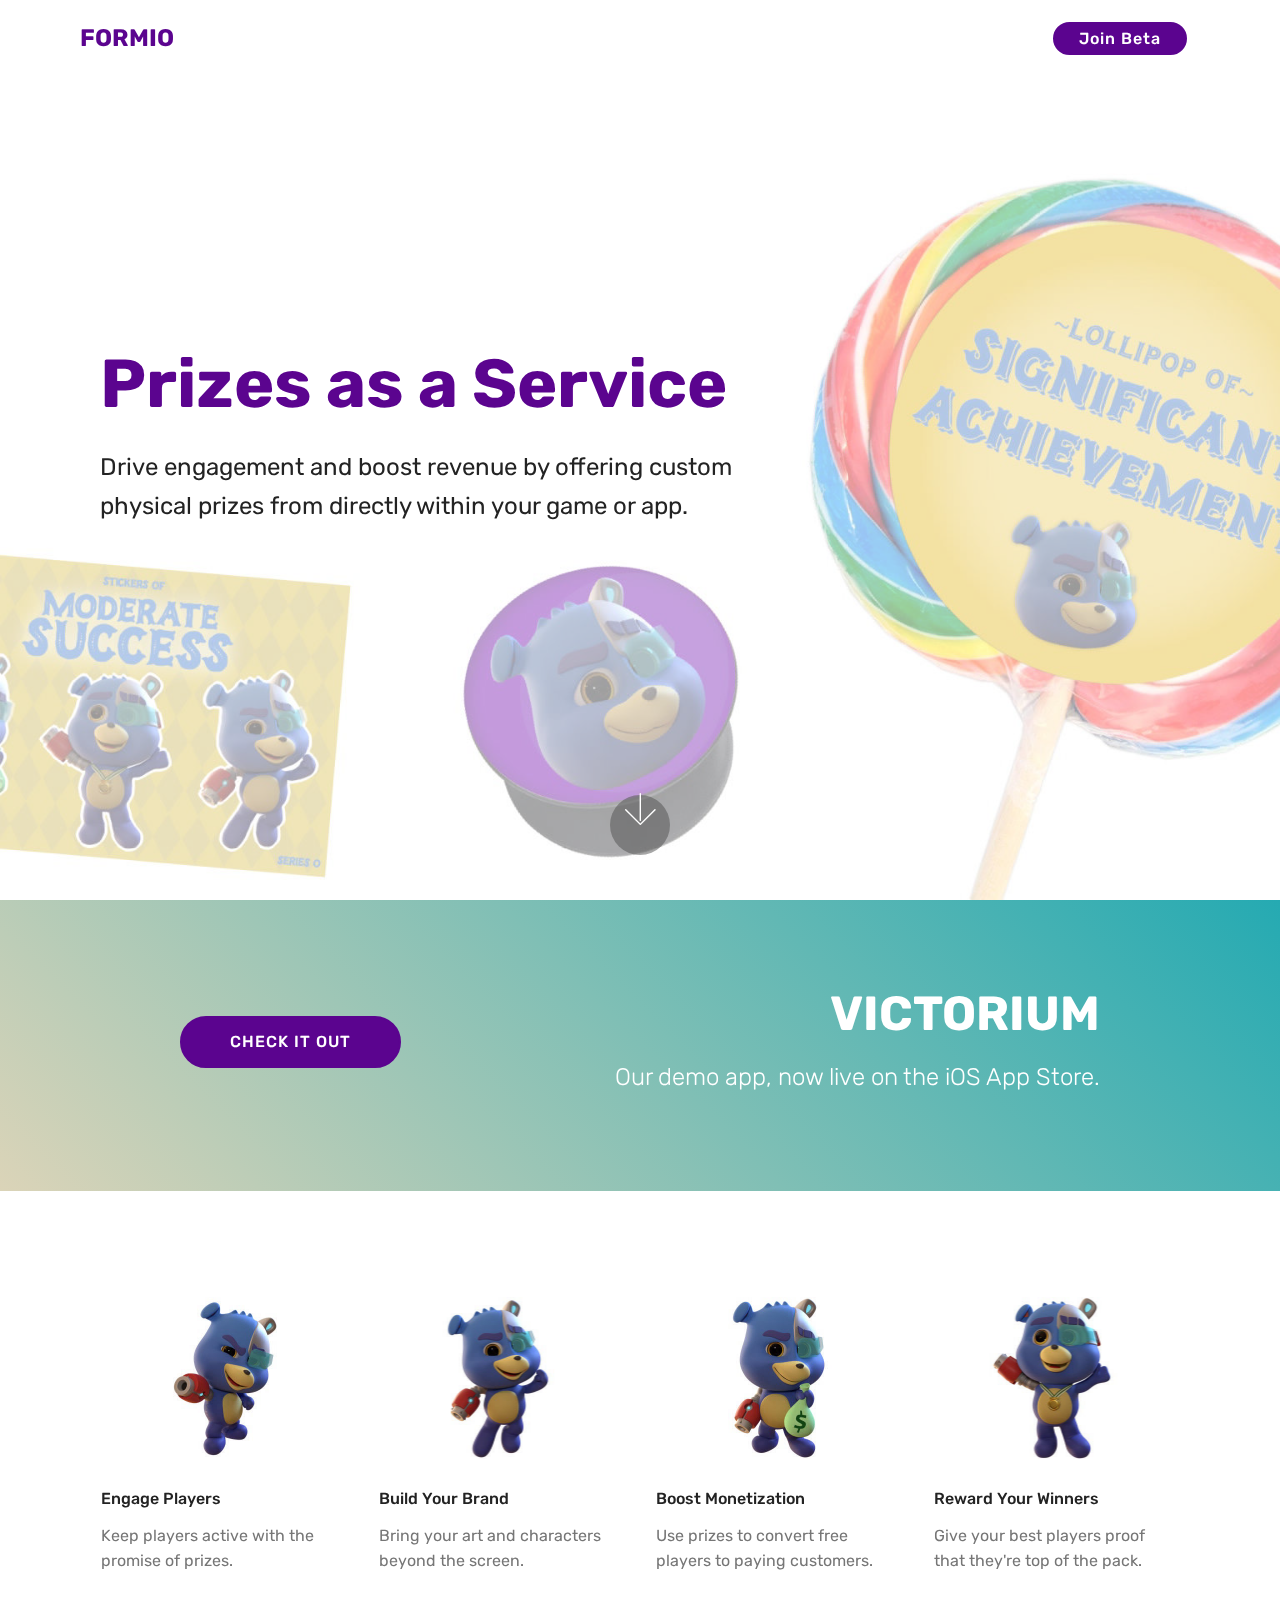
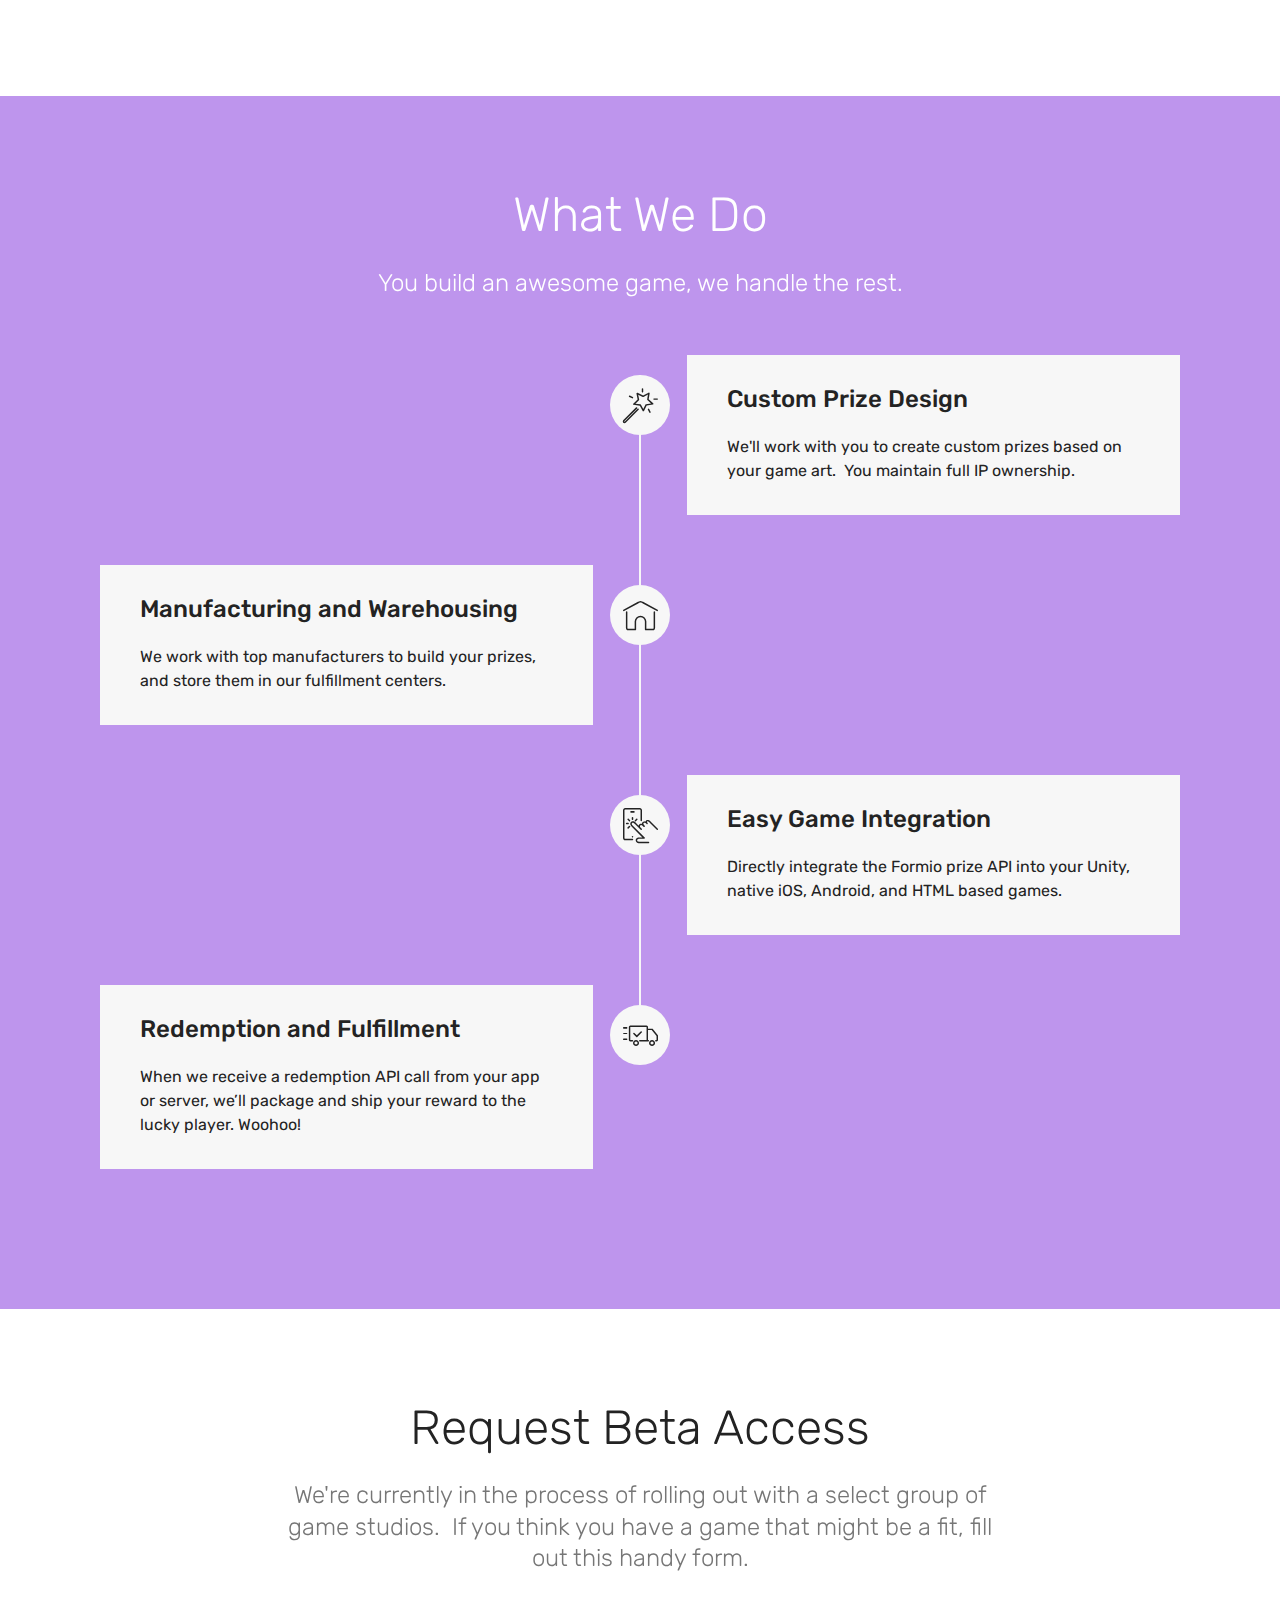
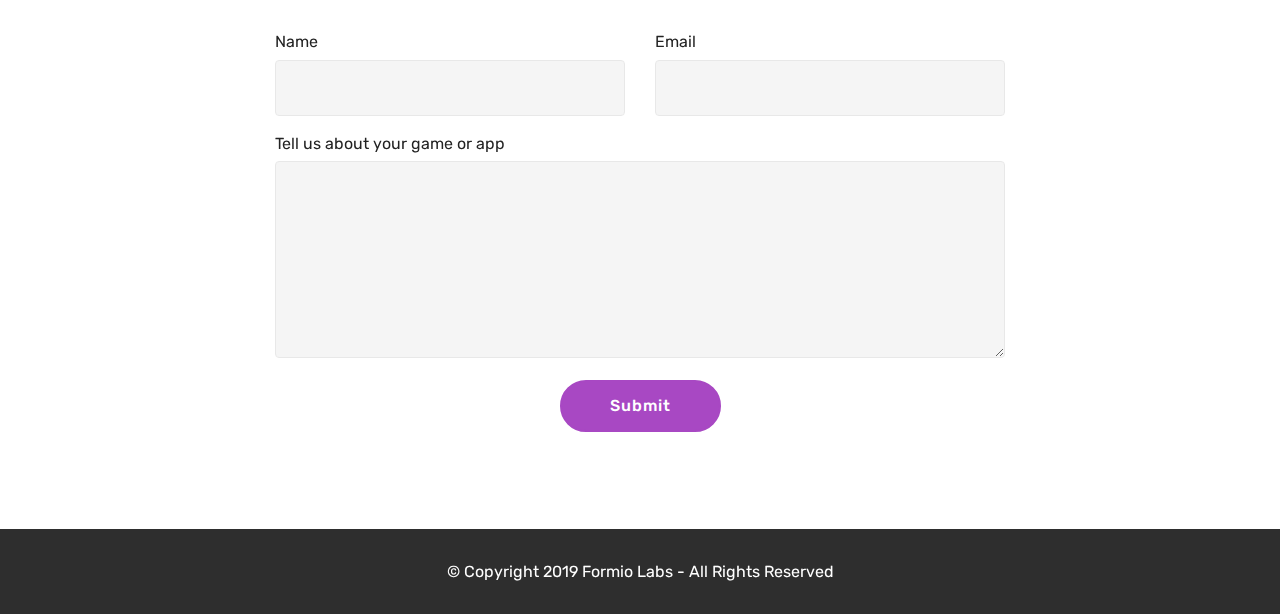
==== commit 3428ebe5: "Updated game name" ====
--- a/index.html
+++ b/index.html
@@ -50,7 +50,7 @@
     </nav>
 </section>
 
-<section class="engine"><a href="https://mobirise.info/r">bootstrap template</a></section><section class="header9 cid-rbnayKv2Bx mbr-fullscreen mbr-parallax-background" id="header9-7">
+<section class="engine"><a href="https://mobirise.info/f">simple website creator</a></section><section class="header9 cid-rbnayKv2Bx mbr-fullscreen mbr-parallax-background" id="header9-7">
 
     
 
@@ -86,7 +86,7 @@
                 <div class="mbr-section-btn align-left py-4"><a class="btn btn-secondary display-4" href="https://itunes.apple.com/us/app/prize-arcade/id1459558890?ls=1&mt=8">CHECK IT OUT</a></div>
             </div>
             <div class="media-container-column title col-12 col-lg-7 col-md-6">
-                <h2 class="align-right mbr-bold mbr-white pb-3 mbr-fonts-style display-2">PRIZE ARCADE</h2>
+                <h2 class="align-right mbr-bold mbr-white pb-3 mbr-fonts-style display-2">VICTORIUM</h2>
                 <h3 class="mbr-section-subtitle align-right mbr-light mbr-white mbr-fonts-style display-5">
                     Our demo app, now live on the iOS App Store.</h3>
             </div>
@@ -255,7 +255,7 @@
             <div class="media-container-column col-lg-8" data-form-type="formoid">
                     <div data-form-alert="" hidden="">Thanks for filling out the form!</div>
             
-                    <form class="mbr-form" action="https://mobirise.com/" method="post" data-form-title="Mobirise Form"><input type="hidden" name="email" data-form-email="true" value="FvTSR8Bs6n60tp/10ql283NxRphk6CBN8RwKfrjvR8Xz6kkBDUS1g8a9l2VT2Va853CFNfZzgMHwzBCqwTm1bf8Uh8sNgjGURtoGVA5XQXDEN2duL43yBFdrAF6ZaZsL">
+                    <form class="mbr-form" action="https://mobirise.com/" method="post" data-form-title="Mobirise Form"><input type="hidden" name="email" data-form-email="true" value="WbGZiEZmOmRd+WZfZOArLJ/CtGLSfKTuKSLFsRbzgDMr51R42WAQhYwHvEnHdKvotIfjEjVktO0NtKLbBdBk4eW4swYmQ7FrmAPkzzGKc+YTlJMix2et6+jyYHmeNRkx">
                         <div class="row row-sm-offset">
                             <div class="col-md-4 multi-horizontal" data-for="name">
                                 <div class="form-group">
